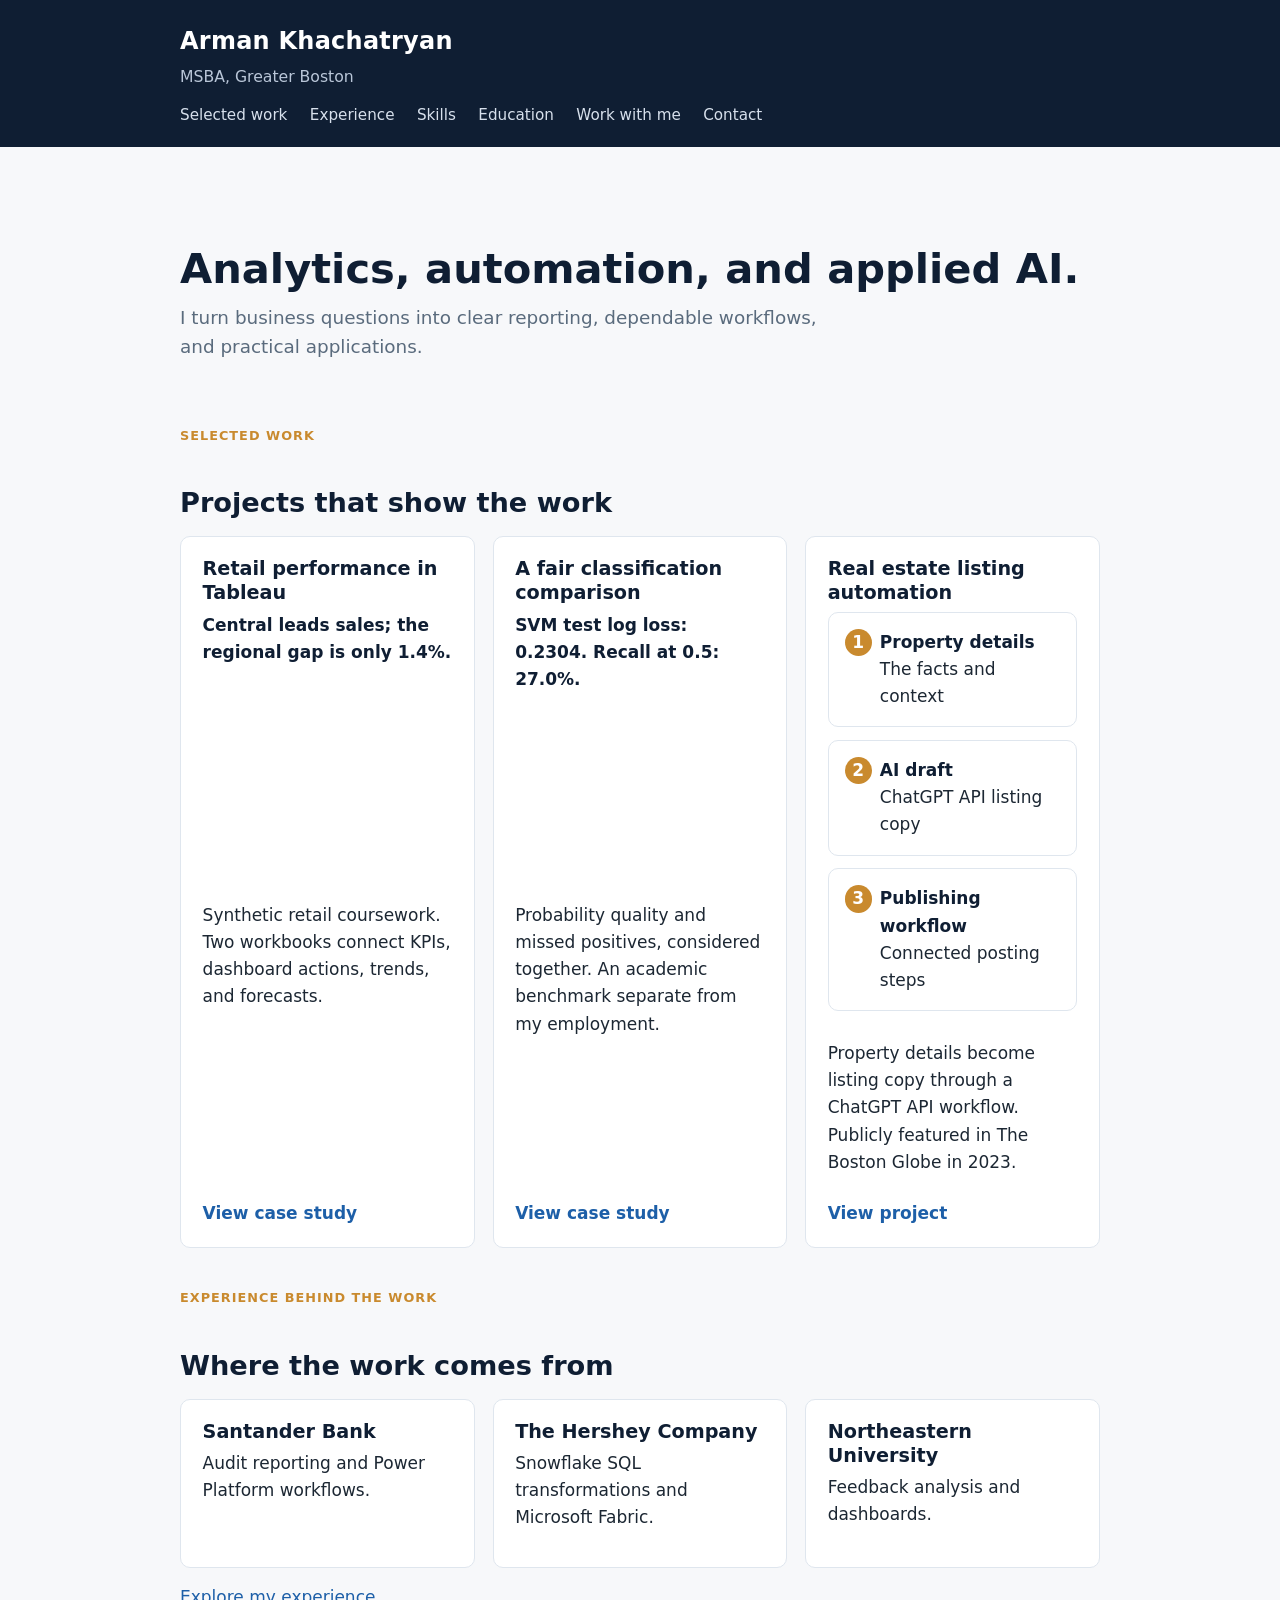
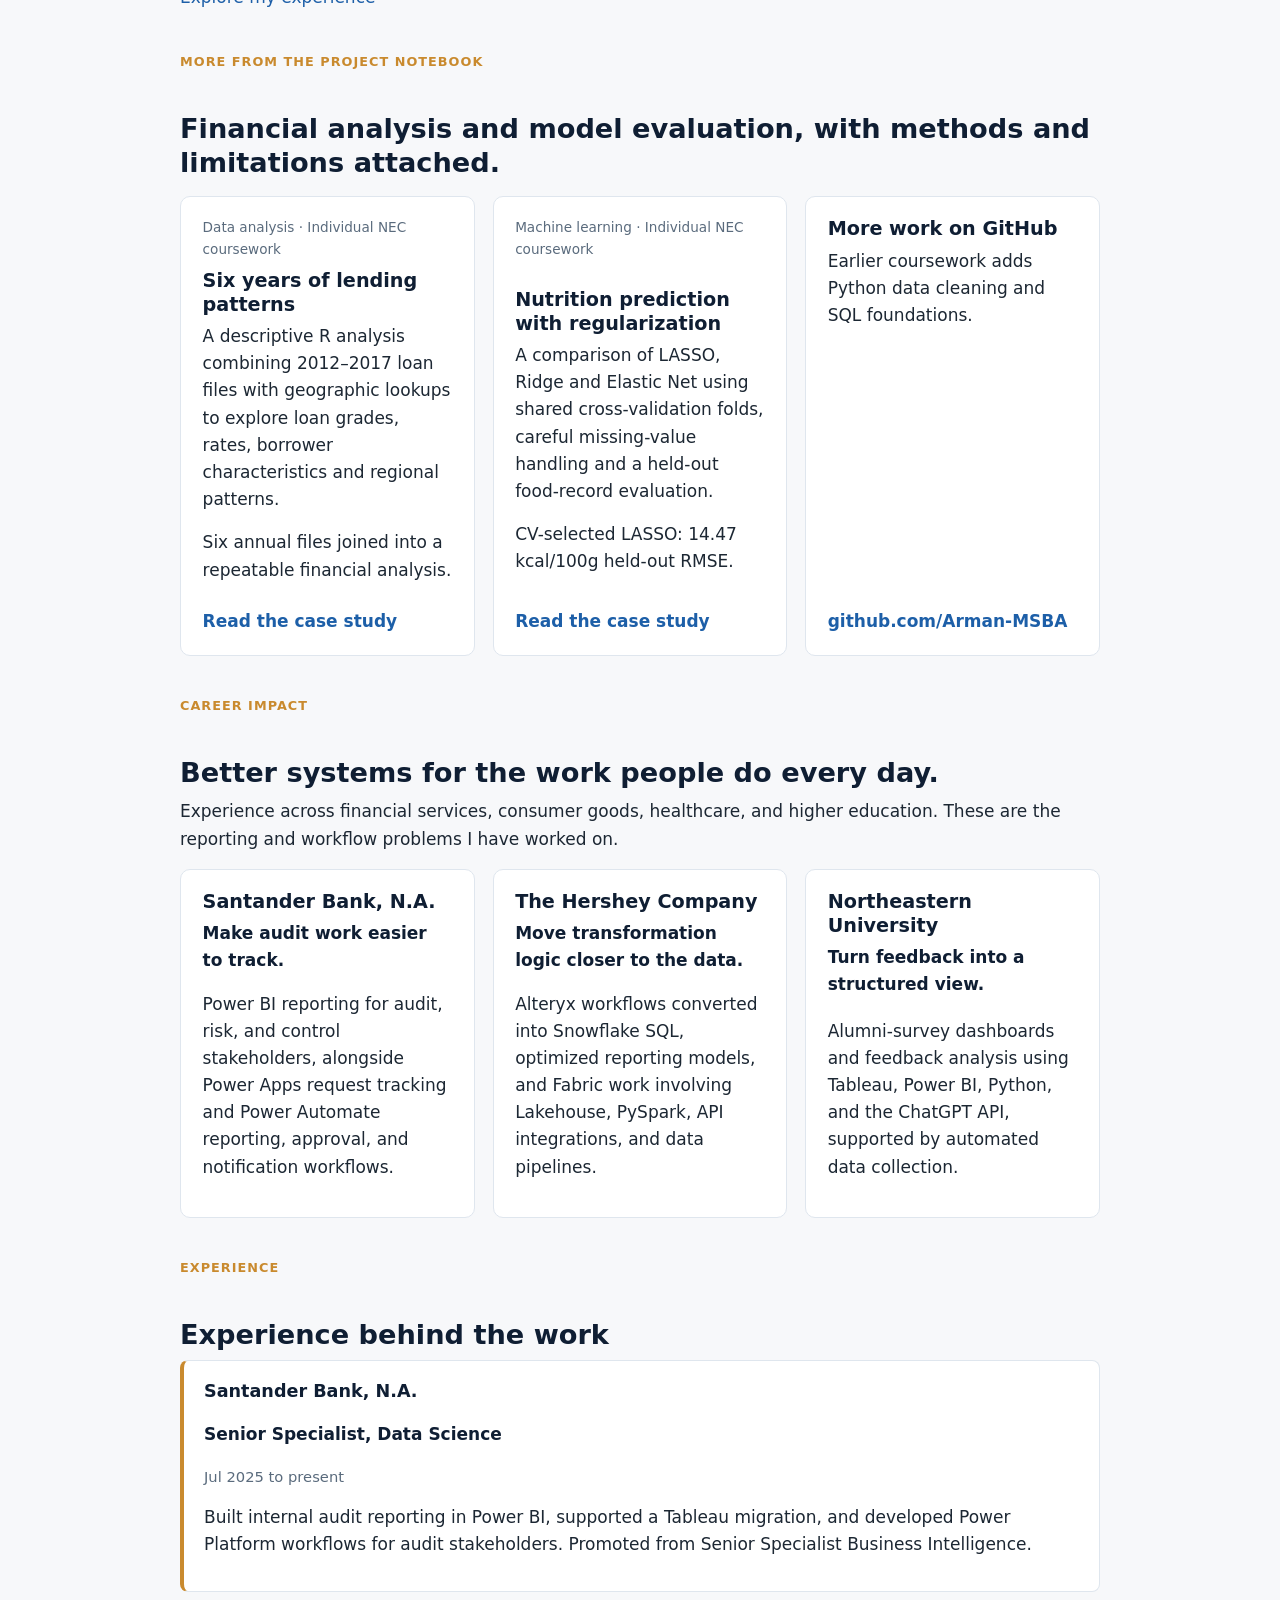
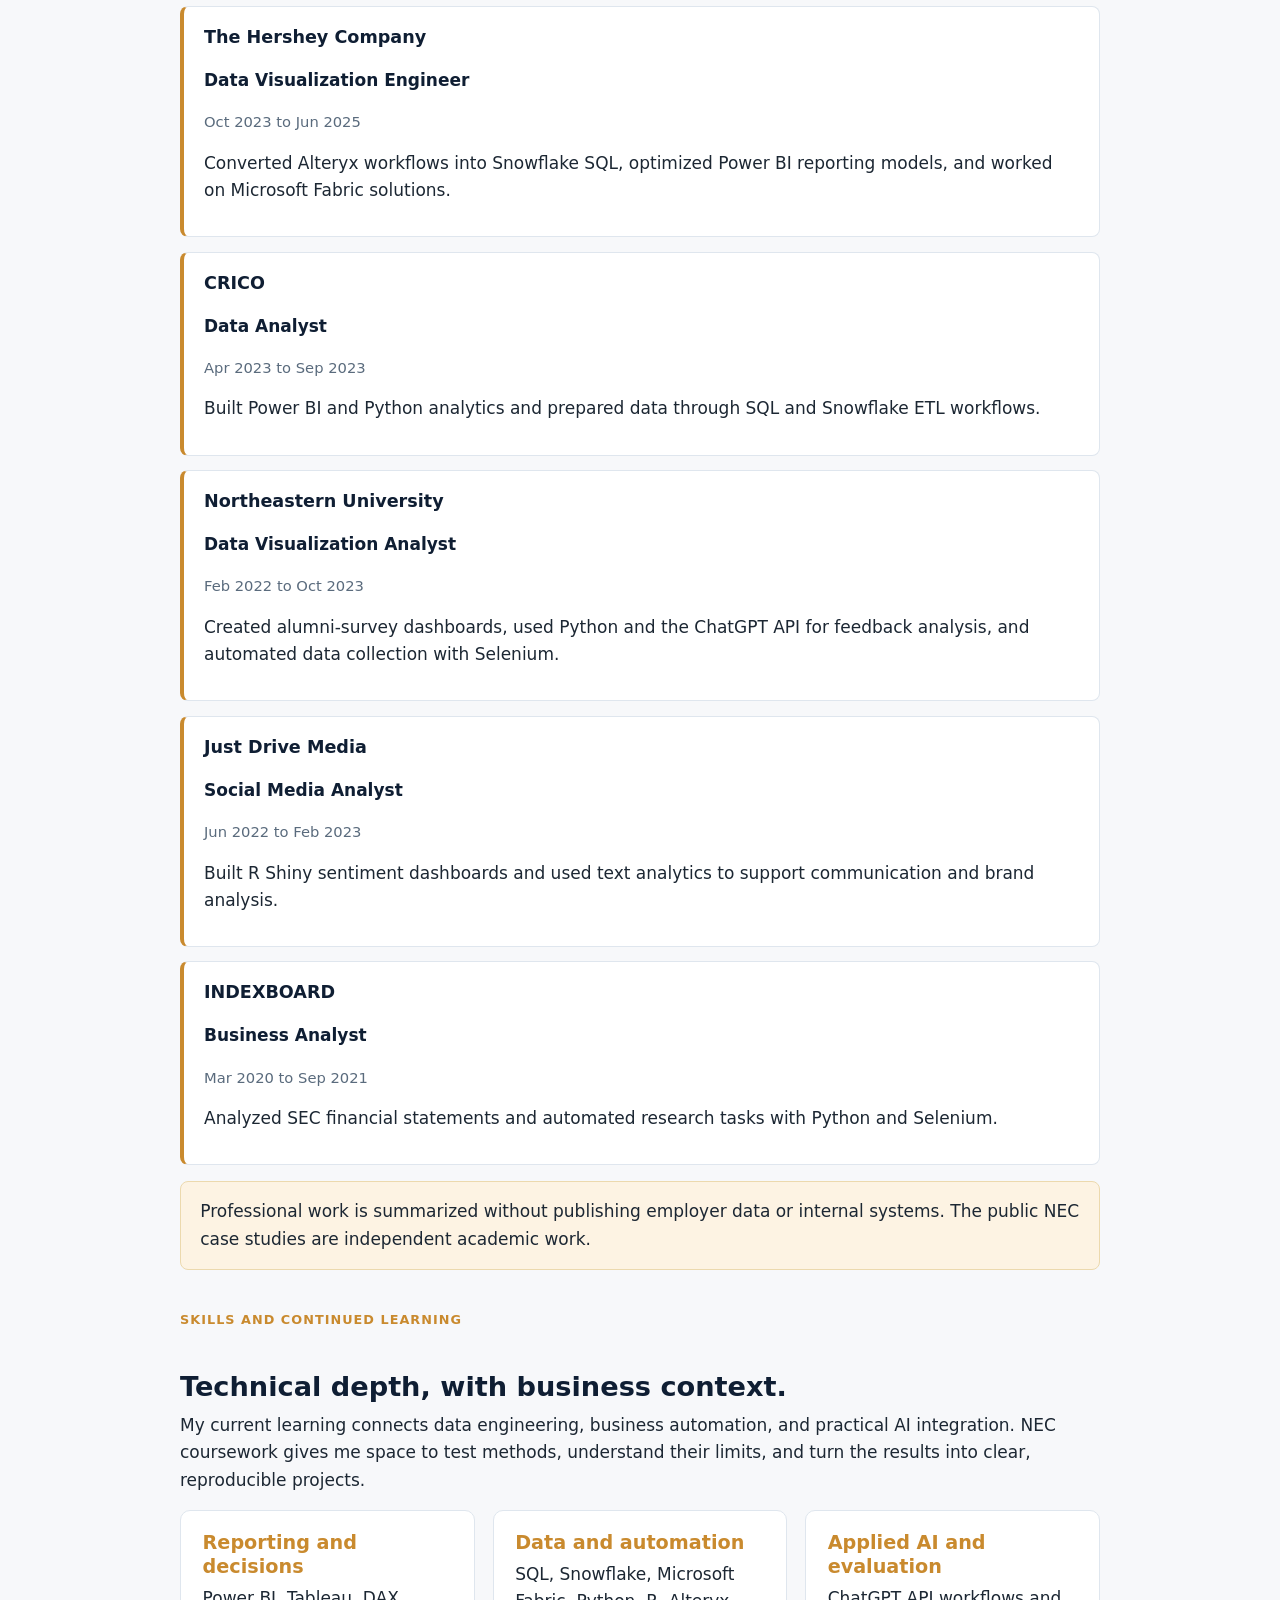
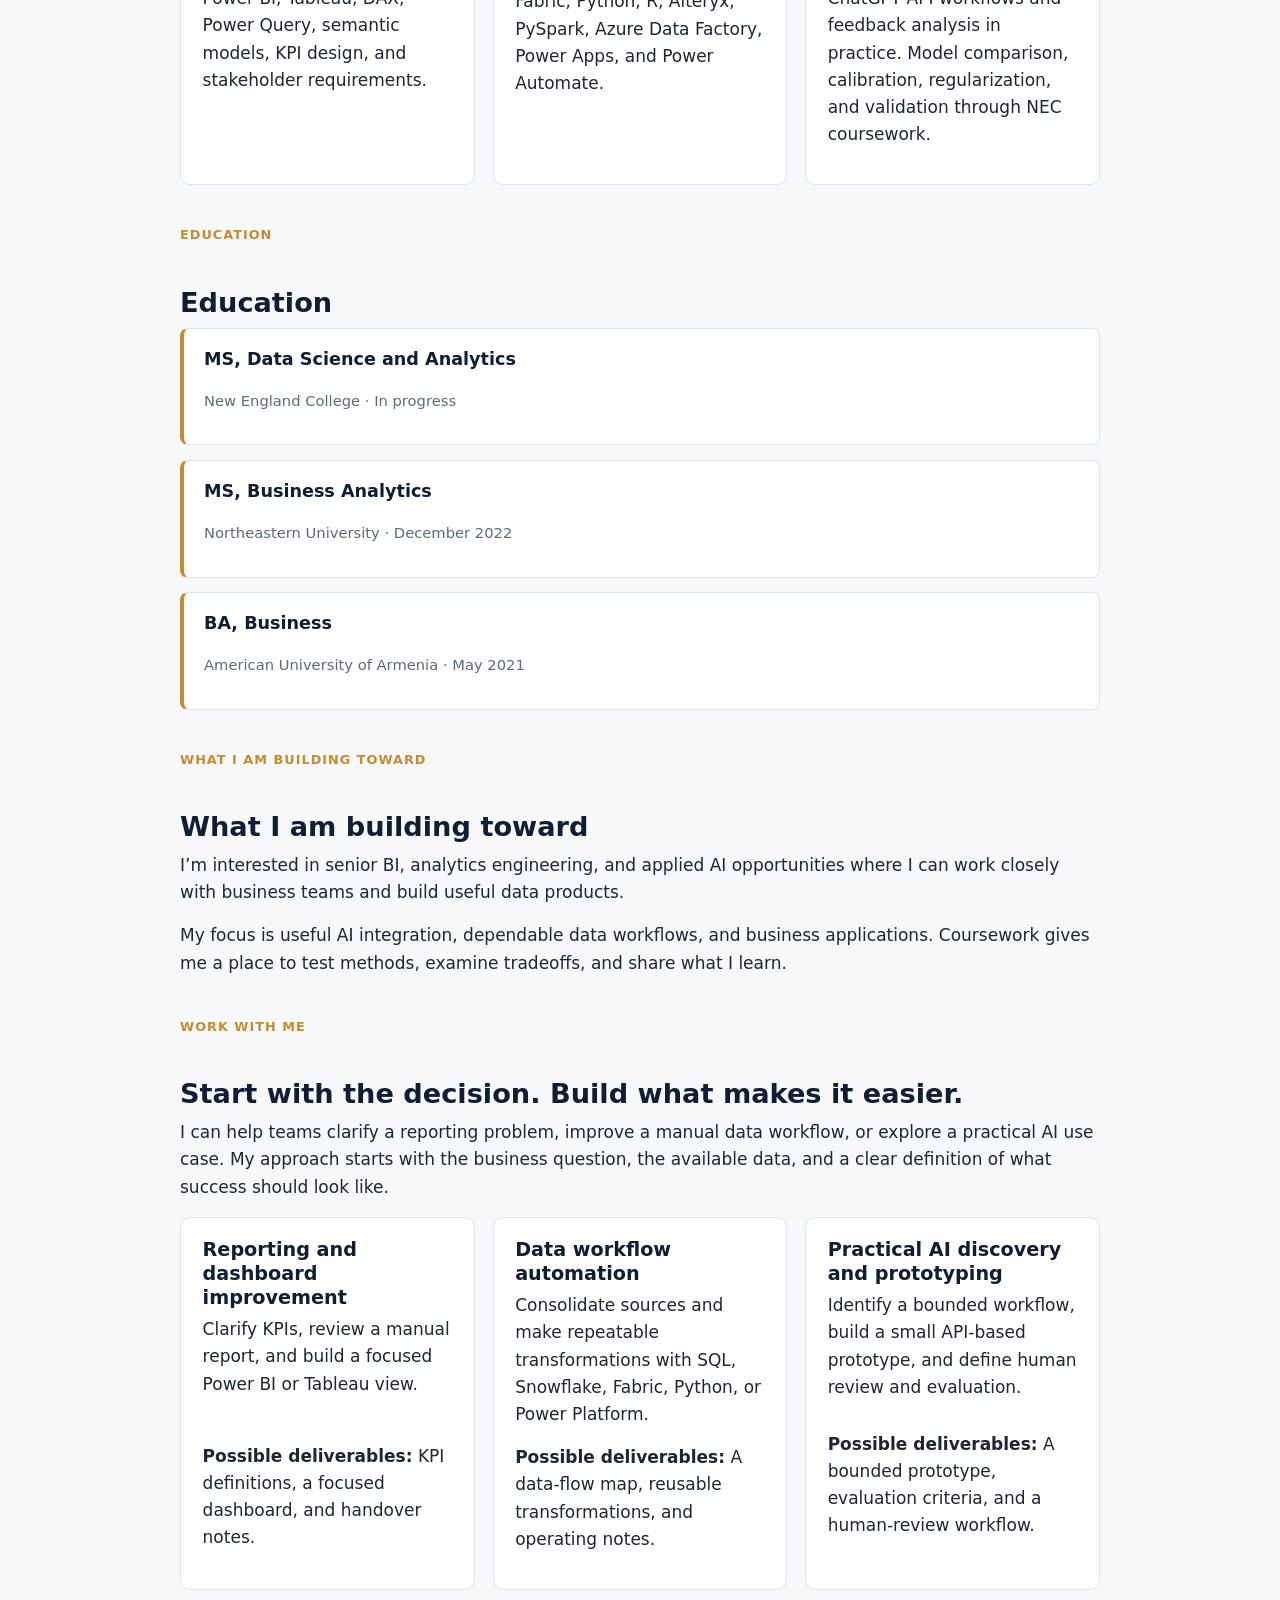
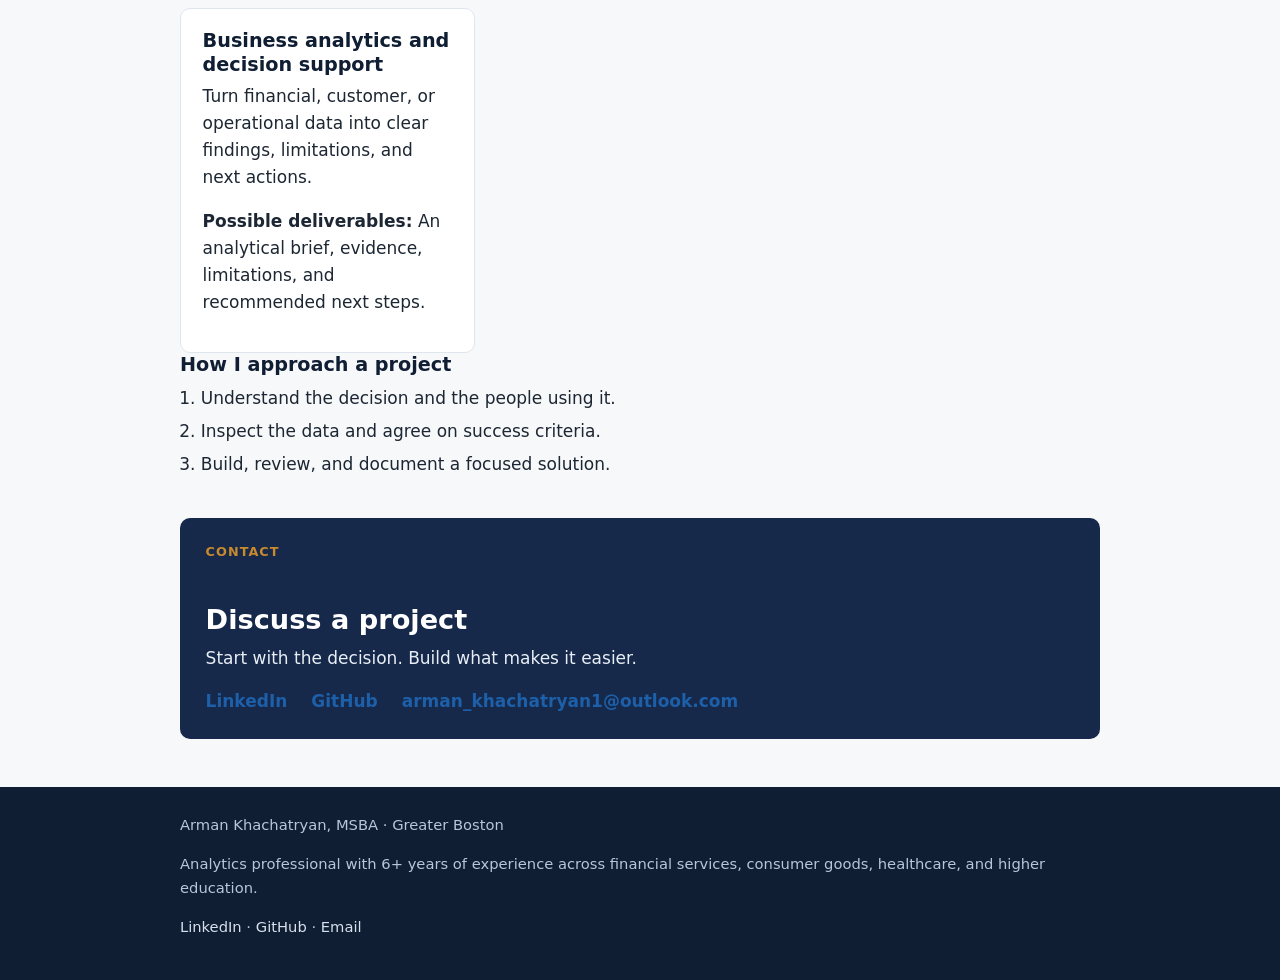
==== index.html @ a82757ec "Portfolio site" ====
<!DOCTYPE html>
<html lang="en">
<head>
<meta charset="utf-8">
<meta name="viewport" content="width=device-width, initial-scale=1">
<title>Arman Khachatryan | Analytics, Business Intelligence &amp; Applied AI</title>
<meta name="description" content="Analytics professional with 6+ years of experience across financial services, consumer goods, healthcare, and higher education.">
<link rel="stylesheet" href="assets/style.css">
</head>
<body>
<header class="site">
  <div class="wrap">
    <a class="name" href="index.html">Arman Khachatryan</a>
    <p class="tagline">MSBA, Greater Boston</p>
    <nav class="main">
      <a href="#work">Selected work</a>
      <a href="#experience">Experience</a>
      <a href="#skills">Skills</a>
      <a href="#education">Education</a>
      <a href="#services">Work with me</a>
      <a href="#contact">Contact</a>
    </nav>
  </div>
</header>

<main>
  <section class="hero">
    <h1>Analytics, automation, and applied AI.</h1>
    <p class="lede">I turn business questions into clear reporting, dependable workflows, and practical applications.</p>
  </section>

  <section id="work">
    <p class="eyebrow">Selected work</p>
    <h2>Projects that show the work</h2>
    <div class="cards">
      <article class="card">
        <h3><a href="projects/retail-tableau/index.html">Retail performance in Tableau</a></h3>
        <p class="stat">Central leads sales; the regional gap is only 1.4%.</p>
        <p>Synthetic retail coursework. Two workbooks connect KPIs, dashboard actions, trends, and forecasts.</p>
        <a class="more" href="projects/retail-tableau/index.html">View case study</a>
      </article>
      <article class="card">
        <h3><a href="projects/santander-classification/index.html">A fair classification comparison</a></h3>
        <p class="stat">SVM test log loss: 0.2304. Recall at 0.5: 27.0%.</p>
        <p>Probability quality and missed positives, considered together. An academic benchmark separate from my employment.</p>
        <a class="more" href="projects/santander-classification/index.html">View case study</a>
      </article>
      <article class="card">
        <h3><a href="projects/real-estate-ai/index.html">Real estate listing automation</a></h3>
        <ol class="steps">
          <li><strong>Property details</strong><br>The facts and context</li>
          <li><strong>AI draft</strong><br>ChatGPT API listing copy</li>
          <li><strong>Publishing workflow</strong><br>Connected posting steps</li>
        </ol>
        <p>Property details become listing copy through a ChatGPT API workflow. Publicly featured in The Boston Globe in 2023.</p>
        <a class="more" href="projects/real-estate-ai/index.html">View project</a>
      </article>
    </div>
  </section>

  <section>
    <p class="eyebrow">Experience behind the work</p>
    <h2>Where the work comes from</h2>
    <div class="cards">
      <article class="card">
        <h3>Santander Bank</h3>
        <p>Audit reporting and Power Platform workflows.</p>
      </article>
      <article class="card">
        <h3>The Hershey Company</h3>
        <p>Snowflake SQL transformations and Microsoft Fabric.</p>
      </article>
      <article class="card">
        <h3>Northeastern University</h3>
        <p>Feedback analysis and dashboards.</p>
      </article>
    </div>
    <p style="margin-top: 1rem;"><a href="#experience">Explore my experience</a></p>
  </section>

  <section>
    <p class="eyebrow">More from the project notebook</p>
    <h2>Financial analysis and model evaluation, with methods and limitations attached.</h2>
    <div class="cards">
      <article class="card">
        <p class="meta">Data analysis &middot; Individual NEC coursework</p>
        <h3><a href="projects/lendingclub-analysis/index.html">Six years of lending patterns</a></h3>
        <p>A descriptive R analysis combining 2012&ndash;2017 loan files with geographic lookups to explore loan grades, rates, borrower characteristics and regional patterns.</p>
        <p>Six annual files joined into a repeatable financial analysis.</p>
        <a class="more" href="projects/lendingclub-analysis/index.html">Read the case study</a>
      </article>
      <article class="card">
        <p class="meta">Machine learning &middot; Individual NEC coursework</p>
        <h3><a href="projects/nutrition-regularization/index.html">Nutrition prediction with regularization</a></h3>
        <p>A comparison of LASSO, Ridge and Elastic Net using shared cross-validation folds, careful missing-value handling and a held-out food-record evaluation.</p>
        <p>CV-selected LASSO: 14.47 kcal/100g held-out RMSE.</p>
        <a class="more" href="projects/nutrition-regularization/index.html">Read the case study</a>
      </article>
      <article class="card">
        <h3><a href="https://github.com/Arman-MSBA">More work on GitHub</a></h3>
        <p>Earlier coursework adds Python data cleaning and SQL foundations.</p>
        <a class="more" href="https://github.com/Arman-MSBA">github.com/Arman-MSBA</a>
      </article>
    </div>
  </section>

  <section>
    <p class="eyebrow">Career impact</p>
    <h2>Better systems for the work people do every day.</h2>
    <p>Experience across financial services, consumer goods, healthcare, and higher education. These are the reporting and workflow problems I have worked on.</p>
    <div class="cards">
      <article class="card">
        <h3>Santander Bank, N.A.</h3>
        <p class="stat">Make audit work easier to track.</p>
        <p>Power BI reporting for audit, risk, and control stakeholders, alongside Power Apps request tracking and Power Automate reporting, approval, and notification workflows.</p>
      </article>
      <article class="card">
        <h3>The Hershey Company</h3>
        <p class="stat">Move transformation logic closer to the data.</p>
        <p>Alteryx workflows converted into Snowflake SQL, optimized reporting models, and Fabric work involving Lakehouse, PySpark, API integrations, and data pipelines.</p>
      </article>
      <article class="card">
        <h3>Northeastern University</h3>
        <p class="stat">Turn feedback into a structured view.</p>
        <p>Alumni-survey dashboards and feedback analysis using Tableau, Power BI, Python, and the ChatGPT API, supported by automated data collection.</p>
      </article>
    </div>
  </section>

  <section id="experience">
    <p class="eyebrow">Experience</p>
    <h2>Experience behind the work</h2>
    <ul class="exp-list">
      <li>
        <p class="org">Santander Bank, N.A.</p>
        <p class="role">Senior Specialist, Data Science</p>
        <p class="dates">Jul 2025 to present</p>
        <p>Built internal audit reporting in Power BI, supported a Tableau migration, and developed Power Platform workflows for audit stakeholders. Promoted from Senior Specialist Business Intelligence.</p>
      </li>
      <li>
        <p class="org">The Hershey Company</p>
        <p class="role">Data Visualization Engineer</p>
        <p class="dates">Oct 2023 to Jun 2025</p>
        <p>Converted Alteryx workflows into Snowflake SQL, optimized Power BI reporting models, and worked on Microsoft Fabric solutions.</p>
      </li>
      <li>
        <p class="org">CRICO</p>
        <p class="role">Data Analyst</p>
        <p class="dates">Apr 2023 to Sep 2023</p>
        <p>Built Power BI and Python analytics and prepared data through SQL and Snowflake ETL workflows.</p>
      </li>
      <li>
        <p class="org">Northeastern University</p>
        <p class="role">Data Visualization Analyst</p>
        <p class="dates">Feb 2022 to Oct 2023</p>
        <p>Created alumni-survey dashboards, used Python and the ChatGPT API for feedback analysis, and automated data collection with Selenium.</p>
      </li>
      <li>
        <p class="org">Just Drive Media</p>
        <p class="role">Social Media Analyst</p>
        <p class="dates">Jun 2022 to Feb 2023</p>
        <p>Built R Shiny sentiment dashboards and used text analytics to support communication and brand analysis.</p>
      </li>
      <li>
        <p class="org">INDEXBOARD</p>
        <p class="role">Business Analyst</p>
        <p class="dates">Mar 2020 to Sep 2021</p>
        <p>Analyzed SEC financial statements and automated research tasks with Python and Selenium.</p>
      </li>
    </ul>
    <p class="note">Professional work is summarized without publishing employer data or internal systems. The public NEC case studies are independent academic work.</p>
  </section>

  <section id="skills">
    <p class="eyebrow">Skills and continued learning</p>
    <h2>Technical depth, with business context.</h2>
    <p>My current learning connects data engineering, business automation, and practical AI integration. NEC coursework gives me space to test methods, understand their limits, and turn the results into clear, reproducible projects.</p>
    <div class="skill-grid">
      <article class="card">
        <h3>Reporting and decisions</h3>
        <p>Power BI, Tableau, DAX, Power Query, semantic models, KPI design, and stakeholder requirements.</p>
      </article>
      <article class="card">
        <h3>Data and automation</h3>
        <p>SQL, Snowflake, Microsoft Fabric, Python, R, Alteryx, PySpark, Azure Data Factory, Power Apps, and Power Automate.</p>
      </article>
      <article class="card">
        <h3>Applied AI and evaluation</h3>
        <p>ChatGPT API workflows and feedback analysis in practice. Model comparison, calibration, regularization, and validation through NEC coursework.</p>
      </article>
    </div>
  </section>

  <section id="education">
    <p class="eyebrow">Education</p>
    <h2>Education</h2>
    <ul class="exp-list">
      <li>
        <p class="org">MS, Data Science and Analytics</p>
        <p class="dates">New England College &middot; In progress</p>
      </li>
      <li>
        <p class="org">MS, Business Analytics</p>
        <p class="dates">Northeastern University &middot; December 2022</p>
      </li>
      <li>
        <p class="org">BA, Business</p>
        <p class="dates">American University of Armenia &middot; May 2021</p>
      </li>
    </ul>
  </section>

  <section>
    <p class="eyebrow">What I am building toward</p>
    <h2>What I am building toward</h2>
    <p>I&rsquo;m interested in senior BI, analytics engineering, and applied AI opportunities where I can work closely with business teams and build useful data products.</p>
    <p>My focus is useful AI integration, dependable data workflows, and business applications. Coursework gives me a place to test methods, examine tradeoffs, and share what I learn.</p>
  </section>

  <section id="services">
    <p class="eyebrow">Work with me</p>
    <h2>Start with the decision. Build what makes it easier.</h2>
    <p>I can help teams clarify a reporting problem, improve a manual data workflow, or explore a practical AI use case. My approach starts with the business question, the available data, and a clear definition of what success should look like.</p>
    <div class="cards">
      <article class="card">
        <h3>Reporting and dashboard improvement</h3>
        <p>Clarify KPIs, review a manual report, and build a focused Power BI or Tableau view.</p>
        <p><strong>Possible deliverables:</strong> KPI definitions, a focused dashboard, and handover notes.</p>
      </article>
      <article class="card">
        <h3>Data workflow automation</h3>
        <p>Consolidate sources and make repeatable transformations with SQL, Snowflake, Fabric, Python, or Power Platform.</p>
        <p><strong>Possible deliverables:</strong> A data-flow map, reusable transformations, and operating notes.</p>
      </article>
      <article class="card">
        <h3>Practical AI discovery and prototyping</h3>
        <p>Identify a bounded workflow, build a small API-based prototype, and define human review and evaluation.</p>
        <p><strong>Possible deliverables:</strong> A bounded prototype, evaluation criteria, and a human-review workflow.</p>
      </article>
      <article class="card">
        <h3>Business analytics and decision support</h3>
        <p>Turn financial, customer, or operational data into clear findings, limitations, and next actions.</p>
        <p><strong>Possible deliverables:</strong> An analytical brief, evidence, limitations, and recommended next steps.</p>
      </article>
    </div>
    <h3>How I approach a project</h3>
    <ol>
      <li>Understand the decision and the people using it.</li>
      <li>Inspect the data and agree on success criteria.</li>
      <li>Build, review, and document a focused solution.</li>
    </ol>
  </section>

  <section id="contact">
    <div class="callout">
      <p class="eyebrow">Contact</p>
      <h2>Discuss a project</h2>
      <p>Start with the decision. Build what makes it easier.</p>
      <div class="contact-links">
        <a href="https://www.linkedin.com/in/arman-khachatryan-2022">LinkedIn</a>
        <a href="https://github.com/Arman-MSBA">GitHub</a>
        <a href="mailto:arman_khachatryan1@outlook.com">arman_khachatryan1@outlook.com</a>
      </div>
    </div>
  </section>
</main>

<footer class="site">
  <div class="wrap">
    <p>Arman Khachatryan, MSBA &middot; Greater Boston</p>
    <p>Analytics professional with 6+ years of experience across financial services, consumer goods, healthcare, and higher education.</p>
    <p><a href="https://www.linkedin.com/in/arman-khachatryan-2022">LinkedIn</a> &middot; <a href="https://github.com/Arman-MSBA">GitHub</a> &middot; <a href="mailto:arman_khachatryan1@outlook.com">Email</a></p>
  </div>
</footer>
</body>
</html>
---- assets/style.css ----
:root {
  --navy: #0f1e33;
  --navy-2: #16294a;
  --ink: #1c2733;
  --muted: #5a6b7d;
  --line: #dfe6ee;
  --bg: #f7f8fa;
  --card: #ffffff;
  --accent: #c98a2e;
  --accent-soft: #fdf3e3;
  --link: #1d5fa8;
}

* { box-sizing: border-box; }

body {
  margin: 0;
  font-family: "Segoe UI", system-ui, -apple-system, Helvetica, Arial, sans-serif;
  color: var(--ink);
  background: var(--bg);
  line-height: 1.6;
  font-size: 17px;
}

a { color: var(--link); text-decoration: none; }
a:hover { text-decoration: underline; }

h1, h2, h3 { color: var(--navy); line-height: 1.25; margin: 0 0 0.5rem; }
h1 { font-size: 2.4rem; }
h2 { font-size: 1.7rem; margin-top: 2.5rem; }
h3 { font-size: 1.2rem; }

p { margin: 0 0 1rem; }
ul, ol { margin: 0 0 1rem; padding-left: 1.3rem; }
li { margin-bottom: 0.35rem; }

header.site {
  background: var(--navy);
  color: #fff;
  padding: 1.4rem 0 1.2rem;
}
header.site .wrap { max-width: 960px; margin: 0 auto; padding: 0 1.25rem; }
header.site a.name {
  color: #fff;
  font-size: 1.5rem;
  font-weight: 700;
  letter-spacing: 0.01em;
}
header.site a.name:hover { text-decoration: none; }
header.site .tagline { color: #b9c6d8; margin: 0.2rem 0 0.9rem; font-size: 0.98rem; }
nav.main { display: flex; flex-wrap: wrap; gap: 0.4rem 1.4rem; font-size: 0.95rem; }
nav.main a { color: #d7e0ec; }
nav.main a:hover { color: #fff; }

main { max-width: 960px; margin: 0 auto; padding: 2rem 1.25rem 3rem; }

.hero { padding: 1.5rem 0 0.5rem; }
.hero h1 { font-size: 2.6rem; }
.lede { font-size: 1.15rem; color: var(--muted); max-width: 640px; }

section { margin-top: 2.5rem; }
.eyebrow {
  text-transform: uppercase;
  letter-spacing: 0.08em;
  font-size: 0.8rem;
  font-weight: 700;
  color: var(--accent);
  margin-bottom: 0.3rem;
}

.cards {
  display: grid;
  grid-template-columns: repeat(auto-fit, minmax(260px, 1fr));
  gap: 1.1rem;
  margin-top: 1rem;
}
.card {
  background: var(--card);
  border: 1px solid var(--line);
  border-radius: 10px;
  padding: 1.25rem 1.35rem;
  display: flex;
  flex-direction: column;
}
.card h3 { margin-bottom: 0.4rem; }
.card h3 a { color: var(--navy); }
.card .meta { font-size: 0.85rem; color: var(--muted); margin-bottom: 0.5rem; }
.card p { flex: 1; }
.card .stat { font-weight: 700; color: var(--navy); }
.card .more { font-weight: 600; margin-top: 0.5rem; }

.steps { counter-reset: step; list-style: none; padding: 0; }
.steps li {
  counter-increment: step;
  background: var(--card);
  border: 1px solid var(--line);
  border-radius: 10px;
  padding: 1rem 1.2rem 1rem 3.2rem;
  position: relative;
  margin-bottom: 0.8rem;
}
.steps li::before {
  content: counter(step);
  position: absolute;
  left: 1rem;
  top: 1rem;
  width: 1.7rem;
  height: 1.7rem;
  border-radius: 50%;
  background: var(--accent);
  color: #fff;
  font-weight: 700;
  text-align: center;
  line-height: 1.7rem;
}
.steps li strong { color: var(--navy); }

.exp-list { list-style: none; padding: 0; }
.exp-list li {
  background: var(--card);
  border: 1px solid var(--line);
  border-left: 4px solid var(--accent);
  border-radius: 8px;
  padding: 1rem 1.25rem;
  margin-bottom: 0.9rem;
}
.exp-list .role { font-weight: 700; color: var(--navy); }
.exp-list .org { font-weight: 700; color: var(--navy); font-size: 1.1rem; }
.exp-list .dates { color: var(--muted); font-size: 0.92rem; }

.note {
  background: var(--accent-soft);
  border: 1px solid #ecd9ae;
  border-radius: 8px;
  padding: 1rem 1.2rem;
}
.callout {
  background: var(--navy-2);
  color: #e8eef6;
  border-radius: 10px;
  padding: 1.5rem 1.6rem;
}
.callout h2, .callout h3 { color: #fff; }
.callout p:last-child { margin-bottom: 0; }

.skill-grid {
  display: grid;
  grid-template-columns: repeat(auto-fit, minmax(250px, 1fr));
  gap: 1.1rem;
  margin-top: 1rem;
}
.skill-grid .card h3 { color: var(--accent); }

table {
  width: 100%;
  border-collapse: collapse;
  margin: 1rem 0;
  background: var(--card);
  font-size: 0.95rem;
}
th, td { padding: 0.65rem 0.8rem; border: 1px solid var(--line); text-align: left; }
th { background: var(--navy); color: #fff; }
td.num, th.num { text-align: right; font-variant-numeric: tabular-nums; }
tr.best td { background: var(--accent-soft); font-weight: 600; }

figure { margin: 1.2rem 0; }
figure img {
  width: 100%;
  height: auto;
  border: 1px solid var(--line);
  border-radius: 10px;
  display: block;
}
figcaption { color: var(--muted); font-size: 0.9rem; margin-top: 0.5rem; }

.btn {
  display: inline-block;
  background: var(--accent);
  color: #fff;
  font-weight: 700;
  padding: 0.6rem 1.2rem;
  border-radius: 8px;
  margin: 0.3rem 0.6rem 0.3rem 0;
}
.btn:hover { text-decoration: none; background: #b57c24; }
.btn.ghost { background: transparent; color: var(--link); border: 1px solid var(--link); }

.downloads { list-style: none; padding: 0; }
.downloads li {
  background: var(--card);
  border: 1px solid var(--line);
  border-radius: 10px;
  padding: 1rem 1.25rem;
  margin-bottom: 0.9rem;
}

.back { display: inline-block; margin-bottom: 1rem; font-weight: 600; }
.contact-links { display: flex; flex-wrap: wrap; gap: 0.5rem 1.5rem; font-weight: 600; }

footer.site {
  background: var(--navy);
  color: #b9c6d8;
  padding: 1.6rem 0;
  font-size: 0.92rem;
}
footer.site .wrap { max-width: 960px; margin: 0 auto; padding: 0 1.25rem; }
footer.site a { color: #d7e0ec; }

@media (max-width: 600px) {
  h1, .hero h1 { font-size: 1.9rem; }
  body { font-size: 16px; }
  table { font-size: 0.85rem; }
  th, td { padding: 0.5rem; }
}
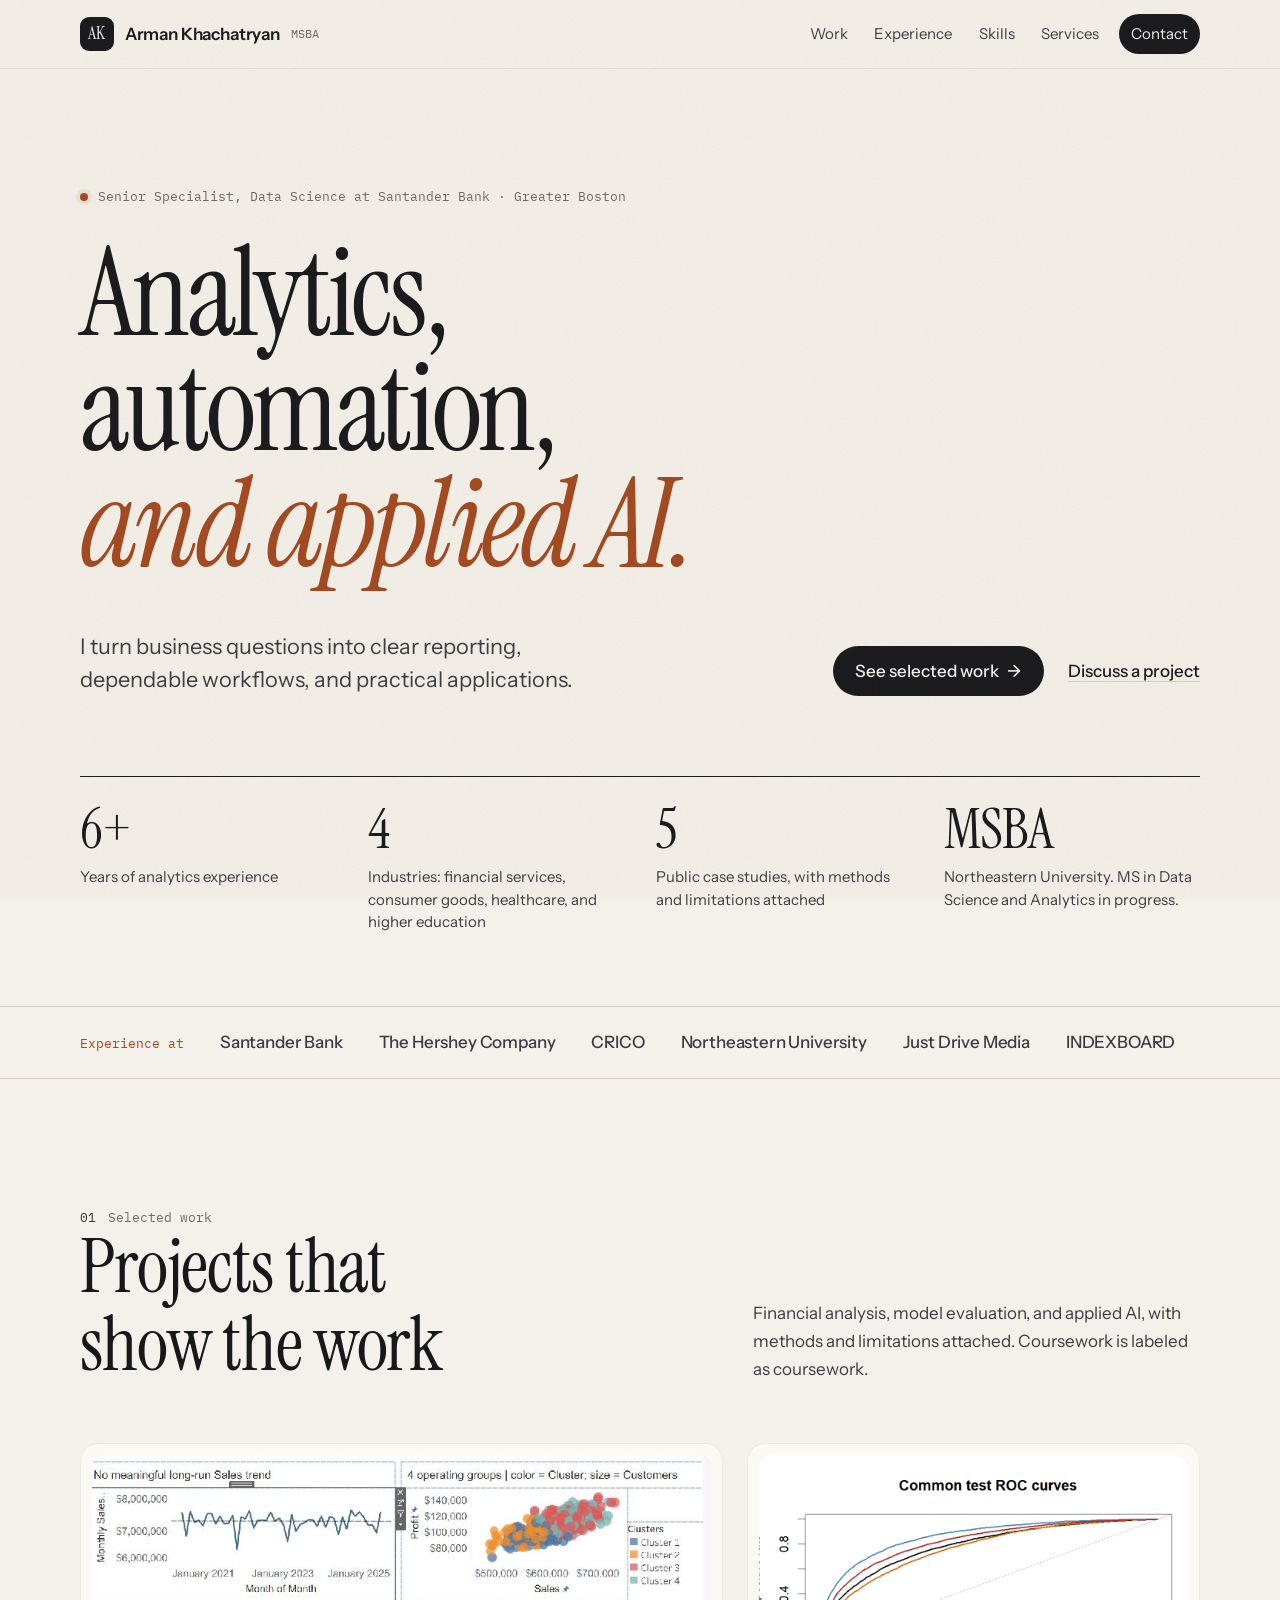
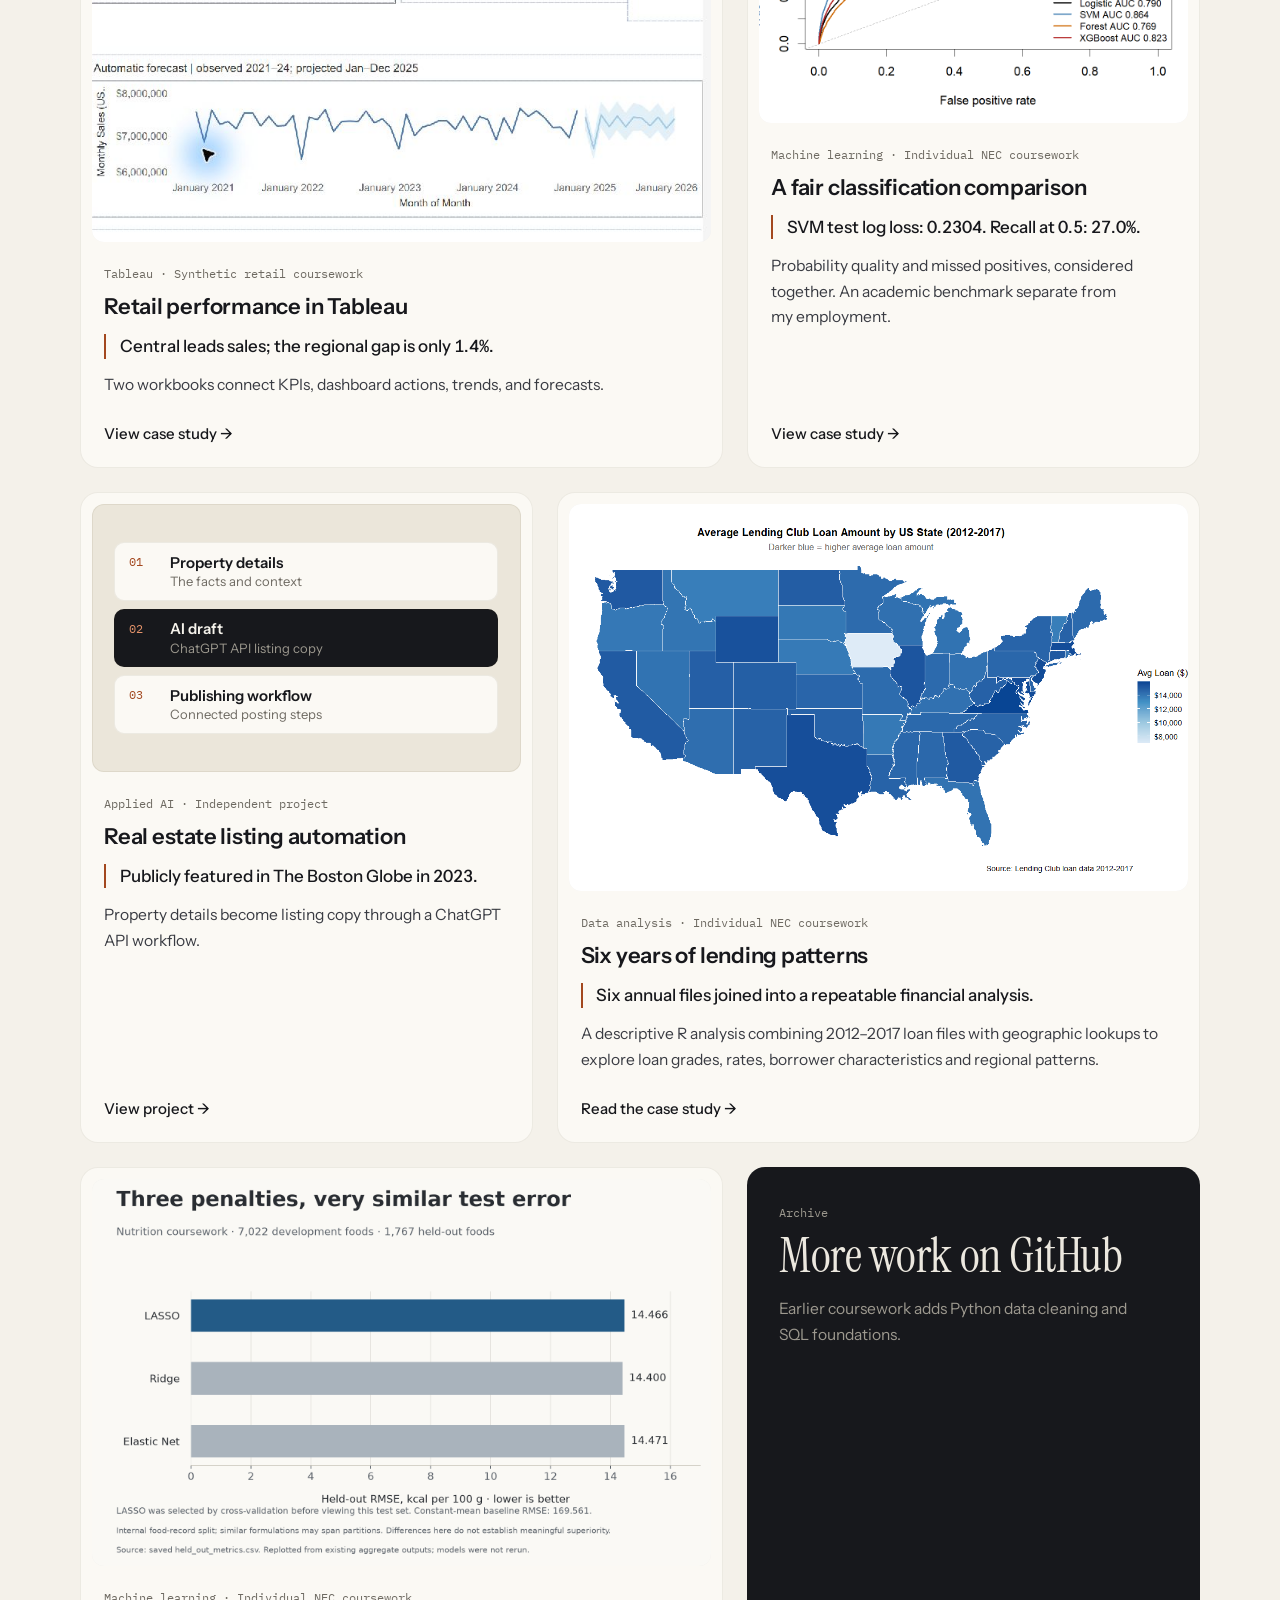
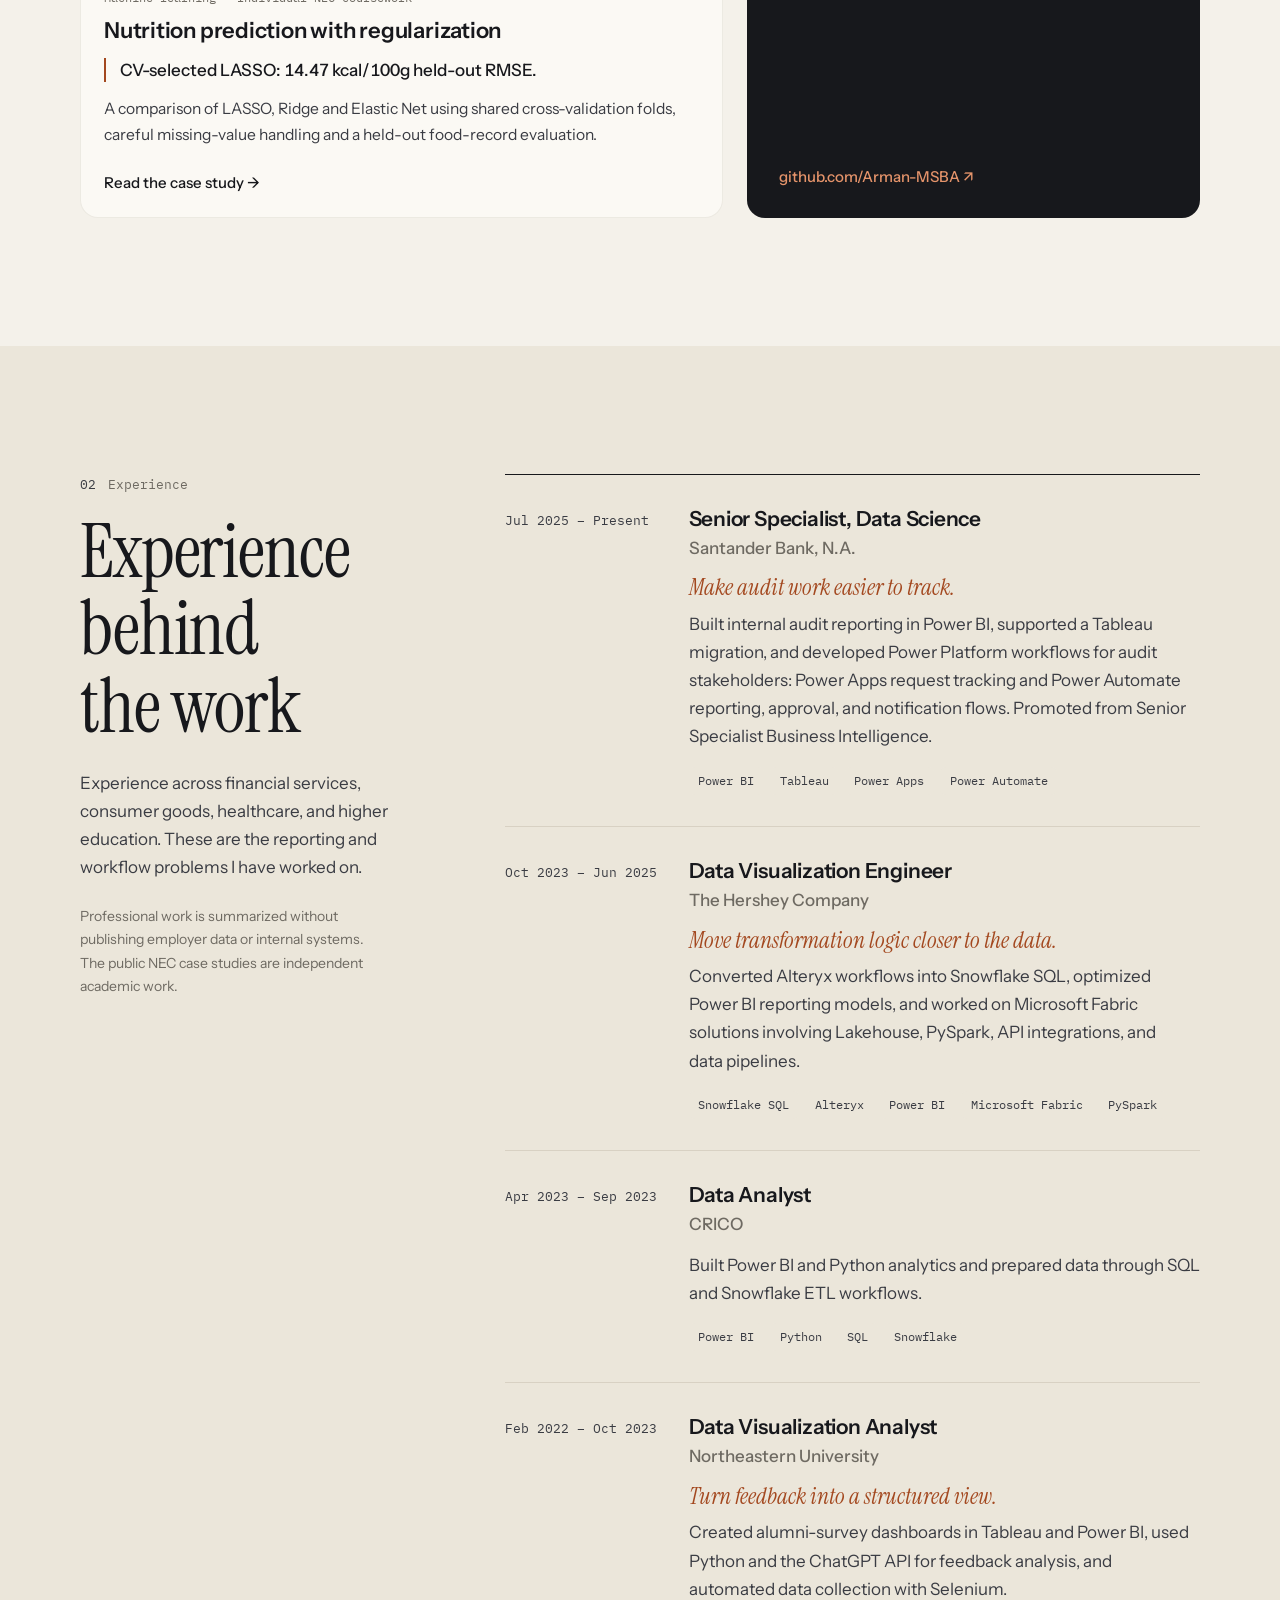
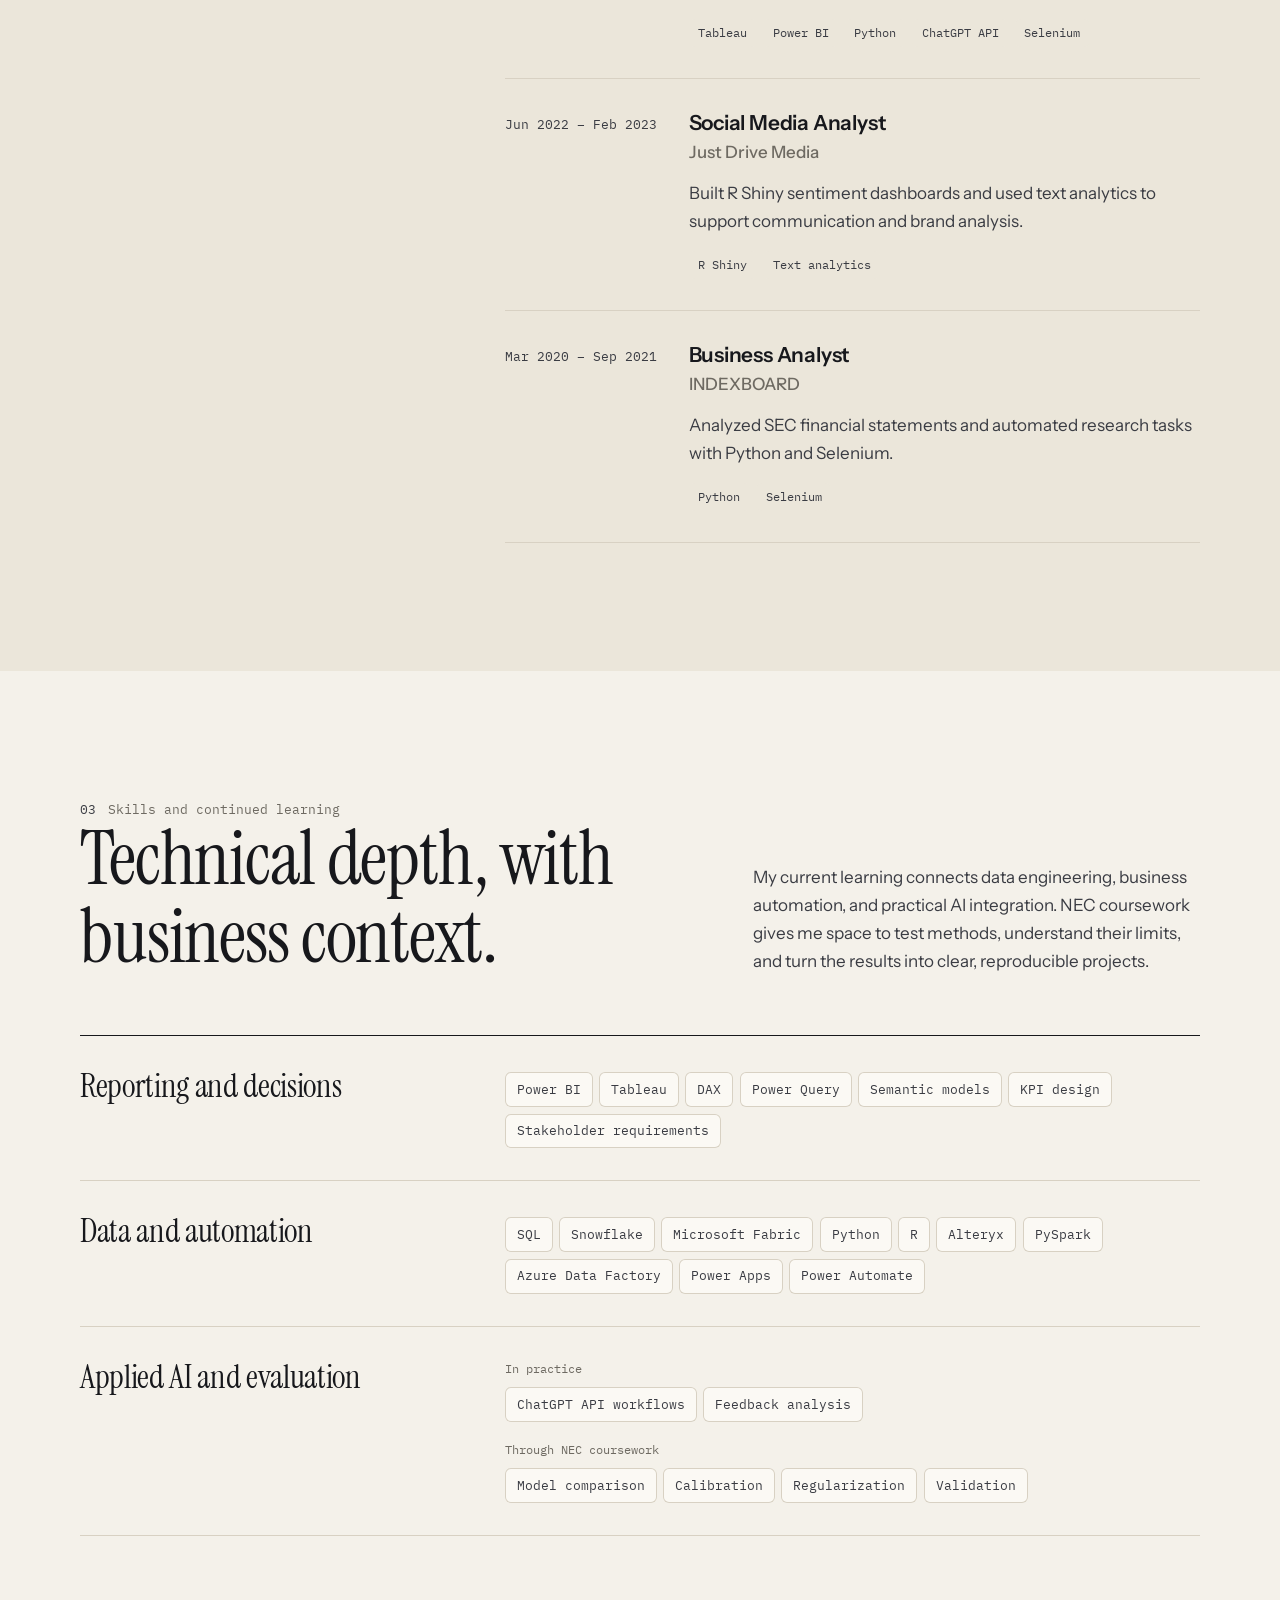
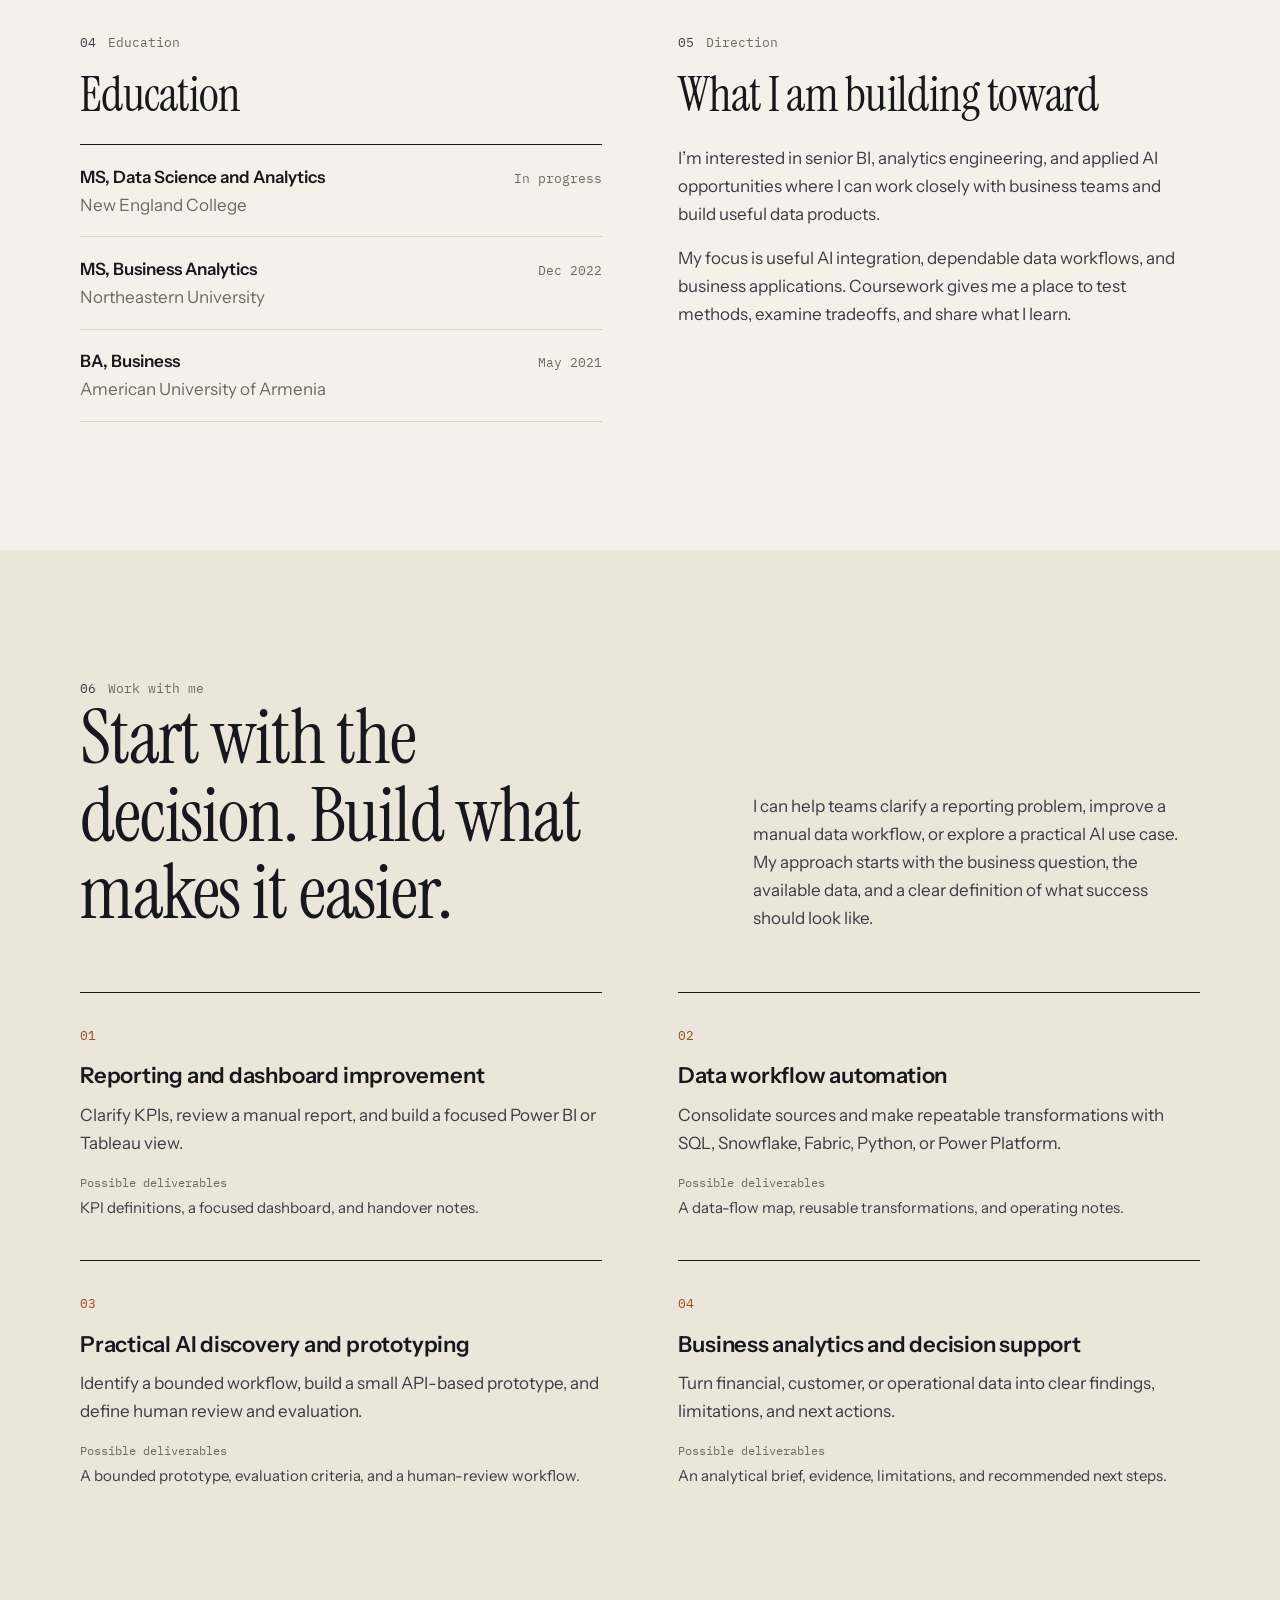
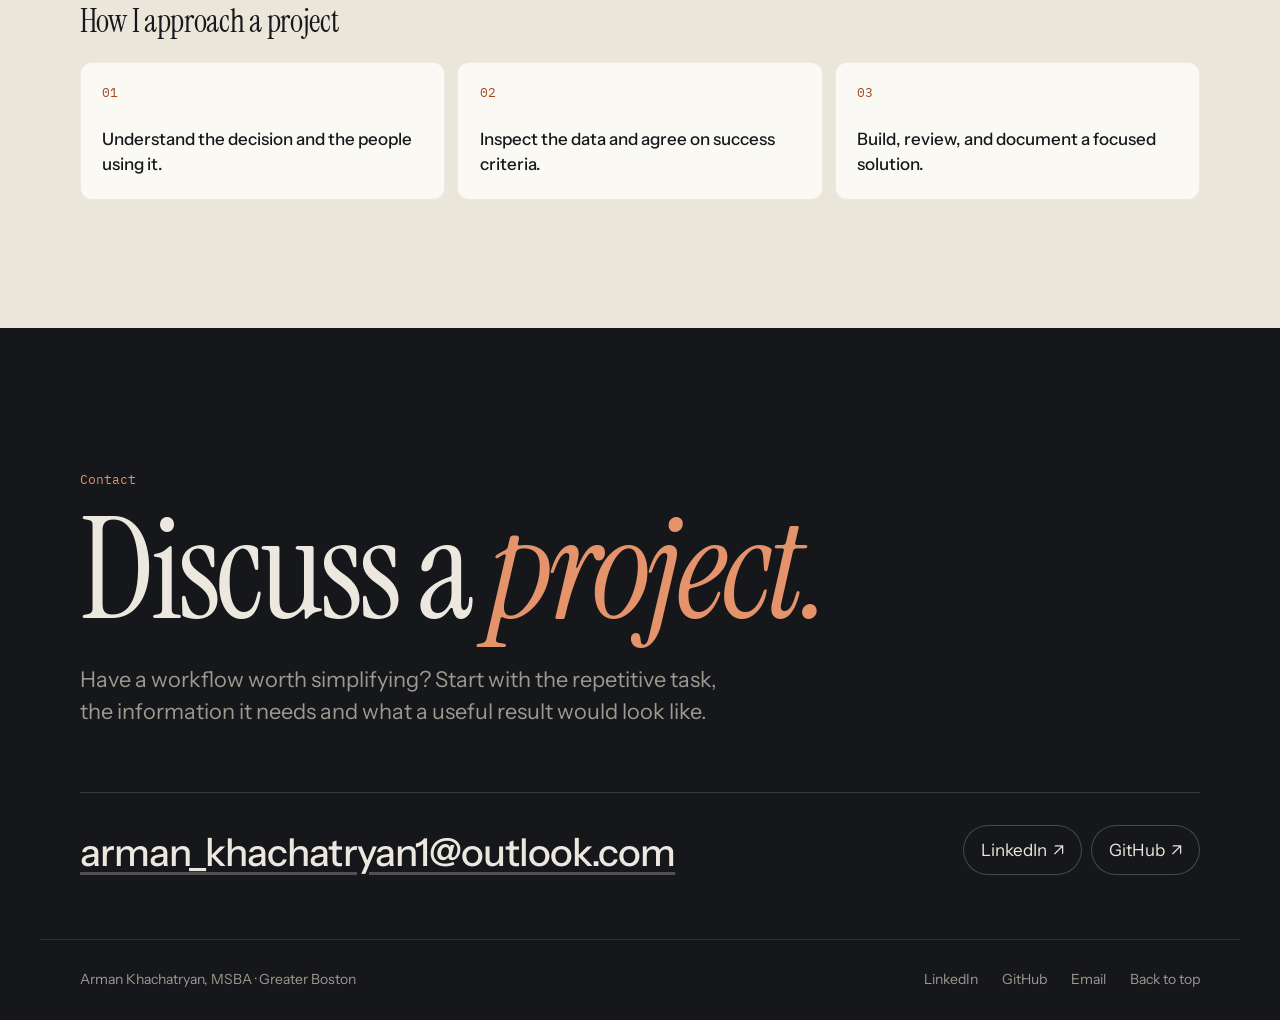
==== commit aeff3ddf: "Redesign portfolio site New visual system (Instrument Serif, Instrument Sans, IBM Plex Mono, warm pa" ====
--- a/index.html
+++ b/index.html
@@ -5,261 +5,331 @@
 <meta name="viewport" content="width=device-width, initial-scale=1">
 <title>Arman Khachatryan | Analytics, Business Intelligence &amp; Applied AI</title>
 <meta name="description" content="Analytics professional with 6+ years of experience across financial services, consumer goods, healthcare, and higher education.">
+<meta name="theme-color" content="#f4f1ea">
+<meta property="og:type" content="website">
+<meta property="og:url" content="https://arman-msba.github.io/">
+<meta property="og:title" content="Arman Khachatryan | Analytics, Business Intelligence &amp; Applied AI">
+<meta property="og:description" content="I turn business questions into clear reporting, dependable workflows, and practical applications.">
+<link rel="canonical" href="https://arman-msba.github.io/">
+<link rel="icon" href="assets/favicon.svg" type="image/svg+xml">
+<link rel="preconnect" href="https://fonts.googleapis.com">
+<link rel="preconnect" href="https://fonts.gstatic.com" crossorigin>
+<link rel="stylesheet" href="https://fonts.googleapis.com/css2?family=Instrument+Sans:wght@400;500;600&family=IBM+Plex+Mono:wght@400;500&family=Instrument+Serif:ital@0;1&display=swap">
 <link rel="stylesheet" href="assets/style.css">
 </head>
 <body>
+<a class="skip" href="#main">Skip to content</a>
+
 <header class="site">
   <div class="wrap">
-    <a class="name" href="index.html">Arman Khachatryan</a>
-    <p class="tagline">MSBA, Greater Boston</p>
-    <nav class="main">
-      <a href="#work">Selected work</a>
+    <a class="brand" href="index.html"><span class="mark" aria-hidden="true">AK</span> Arman Khachatryan <small>MSBA</small></a>
+    <nav class="main" aria-label="Main">
+      <a href="#work">Work</a>
       <a href="#experience">Experience</a>
       <a href="#skills">Skills</a>
-      <a href="#education">Education</a>
-      <a href="#services">Work with me</a>
-      <a href="#contact">Contact</a>
+      <a href="#services">Services</a>
+      <a class="cta" href="#contact">Contact</a>
     </nav>
   </div>
 </header>
 
-<main>
-  <section class="hero">
-    <h1>Analytics, automation, and applied AI.</h1>
-    <p class="lede">I turn business questions into clear reporting, dependable workflows, and practical applications.</p>
-  </section>
-
-  <section id="work">
-    <p class="eyebrow">Selected work</p>
-    <h2>Projects that show the work</h2>
-    <div class="cards">
-      <article class="card">
-        <h3><a href="projects/retail-tableau/index.html">Retail performance in Tableau</a></h3>
-        <p class="stat">Central leads sales; the regional gap is only 1.4%.</p>
-        <p>Synthetic retail coursework. Two workbooks connect KPIs, dashboard actions, trends, and forecasts.</p>
-        <a class="more" href="projects/retail-tableau/index.html">View case study</a>
-      </article>
-      <article class="card">
-        <h3><a href="projects/santander-classification/index.html">A fair classification comparison</a></h3>
-        <p class="stat">SVM test log loss: 0.2304. Recall at 0.5: 27.0%.</p>
-        <p>Probability quality and missed positives, considered together. An academic benchmark separate from my employment.</p>
-        <a class="more" href="projects/santander-classification/index.html">View case study</a>
-      </article>
-      <article class="card">
-        <h3><a href="projects/real-estate-ai/index.html">Real estate listing automation</a></h3>
-        <ol class="steps">
-          <li><strong>Property details</strong><br>The facts and context</li>
-          <li><strong>AI draft</strong><br>ChatGPT API listing copy</li>
-          <li><strong>Publishing workflow</strong><br>Connected posting steps</li>
+<main id="main">
+  <section class="hero wrap">
+    <p class="kicker"><span class="dot" aria-hidden="true"></span>Senior Specialist, Data Science at Santander Bank &middot; Greater Boston</p>
+    <h1>Analytics, automation, <em>and applied AI.</em></h1>
+    <div class="hero-foot">
+      <p class="lede">I turn business questions into clear reporting, dependable workflows, and practical applications.</p>
+      <div class="actions">
+        <a class="btn" href="#work">See selected work <span class="arrow" aria-hidden="true">&rarr;</span></a>
+        <a class="more-link" href="#contact">Discuss a project</a>
+      </div>
+    </div>
+    <dl class="facts">
+      <div><dt>6+</dt><dd>Years of analytics experience</dd></div>
+      <div><dt>4</dt><dd>Industries: financial services, consumer goods, healthcare, and higher education</dd></div>
+      <div><dt>5</dt><dd>Public case studies, with methods and limitations attached</dd></div>
+      <div><dt>MSBA</dt><dd>Northeastern University. MS in Data Science and Analytics in progress.</dd></div>
+    </dl>
+  </section>
+
+  <div class="employers">
+    <div class="wrap">
+      <p class="label">Experience at</p>
+      <ul>
+        <li>Santander Bank</li>
+        <li>The Hershey Company</li>
+        <li>CRICO</li>
+        <li>Northeastern University</li>
+        <li>Just Drive Media</li>
+        <li>INDEXBOARD</li>
+      </ul>
+    </div>
+  </div>
+
+  <section id="work" class="section">
+    <div class="wrap">
+      <div class="section-head">
+        <div>
+          <p class="label">01 <span>Selected work</span></p>
+          <h2>Projects that show the work</h2>
+        </div>
+        <p>Financial analysis, model evaluation, and applied AI, with methods and limitations attached. Coursework is labeled as coursework.</p>
+      </div>
+
+      <div class="work-grid">
+        <article class="work wide reveal">
+          <figure class="thumb zoom"><img src="assets/tableau-analytics-native.jpg" alt="Tableau dashboard with a monthly sales trend, a cluster scatter plot, and a seasonal forecast" loading="lazy" width="1247" height="863"></figure>
+          <div class="work-body">
+            <p class="meta">Tableau &middot; Synthetic retail coursework</p>
+            <h3><a href="projects/retail-tableau/index.html">Retail performance in Tableau</a></h3>
+            <p class="stat">Central leads sales; the regional gap is only 1.4%.</p>
+            <p class="desc">Two workbooks connect KPIs, dashboard actions, trends, and forecasts.</p>
+            <span class="more">View case study <span class="arrow" aria-hidden="true">&rarr;</span></span>
+          </div>
+        </article>
+
+        <article class="work narrow reveal">
+          <figure class="thumb"><img src="assets/santander-roc.png" alt="ROC curves for logistic regression, SVM, random forest, and XGBoost on held-out data" loading="lazy" width="1134" height="666"></figure>
+          <div class="work-body">
+            <p class="meta">Machine learning &middot; Individual NEC coursework</p>
+            <h3><a href="projects/santander-classification/index.html">A fair classification comparison</a></h3>
+            <p class="stat">SVM test log loss: 0.2304. Recall at 0.5: 27.0%.</p>
+            <p class="desc">Probability quality and missed positives, considered together. An academic benchmark separate from my employment.</p>
+            <span class="more">View case study <span class="arrow" aria-hidden="true">&rarr;</span></span>
+          </div>
+        </article>
+
+        <article class="work narrow reveal">
+          <div class="thumb flow">
+            <ol>
+              <li><strong>Property details</strong>The facts and context</li>
+              <li><strong>AI draft</strong>ChatGPT API listing copy</li>
+              <li><strong>Publishing workflow</strong>Connected posting steps</li>
+            </ol>
+          </div>
+          <div class="work-body">
+            <p class="meta">Applied AI &middot; Independent project</p>
+            <h3><a href="projects/real-estate-ai/index.html">Real estate listing automation</a></h3>
+            <p class="stat">Publicly featured in The Boston Globe in 2023.</p>
+            <p class="desc">Property details become listing copy through a ChatGPT API workflow.</p>
+            <span class="more">View project <span class="arrow" aria-hidden="true">&rarr;</span></span>
+          </div>
+        </article>
+
+        <article class="work wide reveal">
+          <figure class="thumb"><img src="assets/lendingclub-state-map.png" alt="State-level choropleth map of lending patterns" loading="lazy" width="1152" height="768"></figure>
+          <div class="work-body">
+            <p class="meta">Data analysis &middot; Individual NEC coursework</p>
+            <h3><a href="projects/lendingclub-analysis/index.html">Six years of lending patterns</a></h3>
+            <p class="stat">Six annual files joined into a repeatable financial analysis.</p>
+            <p class="desc">A descriptive R analysis combining 2012&ndash;2017 loan files with geographic lookups to explore loan grades, rates, borrower characteristics and regional patterns.</p>
+            <span class="more">Read the case study <span class="arrow" aria-hidden="true">&rarr;</span></span>
+          </div>
+        </article>
+
+        <article class="work wide reveal">
+          <figure class="thumb"><img src="assets/nutrition-test-rmse-comparison.png" alt="Bar chart comparing test RMSE across LASSO, Ridge and Elastic Net" loading="lazy" width="1800" height="1026"></figure>
+          <div class="work-body">
+            <p class="meta">Machine learning &middot; Individual NEC coursework</p>
+            <h3><a href="projects/nutrition-regularization/index.html">Nutrition prediction with regularization</a></h3>
+            <p class="stat">CV-selected LASSO: 14.47 kcal/100g held-out RMSE.</p>
+            <p class="desc">A comparison of LASSO, Ridge and Elastic Net using shared cross-validation folds, careful missing-value handling and a held-out food-record evaluation.</p>
+            <span class="more">Read the case study <span class="arrow" aria-hidden="true">&rarr;</span></span>
+          </div>
+        </article>
+
+        <article class="work narrow archive reveal">
+          <div class="work-body">
+            <p class="meta">Archive</p>
+            <h3><a href="https://github.com/Arman-MSBA">More work on GitHub</a></h3>
+            <p class="desc">Earlier coursework adds Python data cleaning and SQL foundations.</p>
+            <span class="more">github.com/Arman-MSBA <span class="arrow" aria-hidden="true">&nearr;</span></span>
+          </div>
+        </article>
+      </div>
+    </div>
+  </section>
+
+  <section id="experience" class="section tint">
+    <div class="wrap split">
+      <div class="split-aside">
+        <p class="label">02 <span>Experience</span></p>
+        <h2>Experience behind the work</h2>
+        <p>Experience across financial services, consumer goods, healthcare, and higher education. These are the reporting and workflow problems I have worked on.</p>
+        <p class="fine">Professional work is summarized without publishing employer data or internal systems. The public NEC case studies are independent academic work.</p>
+      </div>
+
+      <ol class="timeline">
+        <li class="reveal">
+          <p class="dates">Jul 2025 &ndash; Present</p>
+          <div>
+            <h3>Senior Specialist, Data Science</h3>
+            <p class="org">Santander Bank, N.A.</p>
+            <p class="focus">Make audit work easier to track.</p>
+            <p>Built internal audit reporting in Power BI, supported a Tableau migration, and developed Power Platform workflows for audit stakeholders: Power Apps request tracking and Power Automate reporting, approval, and notification flows. Promoted from Senior Specialist Business Intelligence.</p>
+            <ul class="tags"><li>Power BI</li><li>Tableau</li><li>Power Apps</li><li>Power Automate</li></ul>
+          </div>
+        </li>
+        <li class="reveal">
+          <p class="dates">Oct 2023 &ndash; Jun 2025</p>
+          <div>
+            <h3>Data Visualization Engineer</h3>
+            <p class="org">The Hershey Company</p>
+            <p class="focus">Move transformation logic closer to the data.</p>
+            <p>Converted Alteryx workflows into Snowflake SQL, optimized Power BI reporting models, and worked on Microsoft Fabric solutions involving Lakehouse, PySpark, API integrations, and data pipelines.</p>
+            <ul class="tags"><li>Snowflake SQL</li><li>Alteryx</li><li>Power BI</li><li>Microsoft Fabric</li><li>PySpark</li></ul>
+          </div>
+        </li>
+        <li class="reveal">
+          <p class="dates">Apr 2023 &ndash; Sep 2023</p>
+          <div>
+            <h3>Data Analyst</h3>
+            <p class="org">CRICO</p>
+            <p>Built Power BI and Python analytics and prepared data through SQL and Snowflake ETL workflows.</p>
+            <ul class="tags"><li>Power BI</li><li>Python</li><li>SQL</li><li>Snowflake</li></ul>
+          </div>
+        </li>
+        <li class="reveal">
+          <p class="dates">Feb 2022 &ndash; Oct 2023</p>
+          <div>
+            <h3>Data Visualization Analyst</h3>
+            <p class="org">Northeastern University</p>
+            <p class="focus">Turn feedback into a structured view.</p>
+            <p>Created alumni-survey dashboards in Tableau and Power BI, used Python and the ChatGPT API for feedback analysis, and automated data collection with Selenium.</p>
+            <ul class="tags"><li>Tableau</li><li>Power BI</li><li>Python</li><li>ChatGPT API</li><li>Selenium</li></ul>
+          </div>
+        </li>
+        <li class="reveal">
+          <p class="dates">Jun 2022 &ndash; Feb 2023</p>
+          <div>
+            <h3>Social Media Analyst</h3>
+            <p class="org">Just Drive Media</p>
+            <p>Built R Shiny sentiment dashboards and used text analytics to support communication and brand analysis.</p>
+            <ul class="tags"><li>R Shiny</li><li>Text analytics</li></ul>
+          </div>
+        </li>
+        <li class="reveal">
+          <p class="dates">Mar 2020 &ndash; Sep 2021</p>
+          <div>
+            <h3>Business Analyst</h3>
+            <p class="org">INDEXBOARD</p>
+            <p>Analyzed SEC financial statements and automated research tasks with Python and Selenium.</p>
+            <ul class="tags"><li>Python</li><li>Selenium</li></ul>
+          </div>
+        </li>
+      </ol>
+    </div>
+  </section>
+
+  <section id="skills" class="section">
+    <div class="wrap">
+      <div class="section-head">
+        <div>
+          <p class="label">03 <span>Skills and continued learning</span></p>
+          <h2>Technical depth, with business context.</h2>
+        </div>
+        <p>My current learning connects data engineering, business automation, and practical AI integration. NEC coursework gives me space to test methods, understand their limits, and turn the results into clear, reproducible projects.</p>
+      </div>
+
+      <div class="skill-rows">
+        <div class="skill-row reveal">
+          <h3>Reporting and decisions</h3>
+          <ul class="tags"><li>Power BI</li><li>Tableau</li><li>DAX</li><li>Power Query</li><li>Semantic models</li><li>KPI design</li><li>Stakeholder requirements</li></ul>
+        </div>
+        <div class="skill-row reveal">
+          <h3>Data and automation</h3>
+          <ul class="tags"><li>SQL</li><li>Snowflake</li><li>Microsoft Fabric</li><li>Python</li><li>R</li><li>Alteryx</li><li>PySpark</li><li>Azure Data Factory</li><li>Power Apps</li><li>Power Automate</li></ul>
+        </div>
+        <div class="skill-row reveal">
+          <h3>Applied AI and evaluation</h3>
+          <div>
+            <p class="sub">In practice</p>
+            <ul class="tags"><li>ChatGPT API workflows</li><li>Feedback analysis</li></ul>
+            <p class="sub">Through NEC coursework</p>
+            <ul class="tags"><li>Model comparison</li><li>Calibration</li><li>Regularization</li><li>Validation</li></ul>
+          </div>
+        </div>
+      </div>
+
+      <div class="duo">
+        <div id="education">
+          <p class="label">04 <span>Education</span></p>
+          <h2>Education</h2>
+          <ul class="edu">
+            <li><div><strong>MS, Data Science and Analytics</strong><span>New England College</span></div><time>In progress</time></li>
+            <li><div><strong>MS, Business Analytics</strong><span>Northeastern University</span></div><time datetime="2022-12">Dec 2022</time></li>
+            <li><div><strong>BA, Business</strong><span>American University of Armenia</span></div><time datetime="2021-05">May 2021</time></li>
+          </ul>
+        </div>
+        <div>
+          <p class="label">05 <span>Direction</span></p>
+          <h2>What I am building toward</h2>
+          <p>I&rsquo;m interested in senior BI, analytics engineering, and applied AI opportunities where I can work closely with business teams and build useful data products.</p>
+          <p>My focus is useful AI integration, dependable data workflows, and business applications. Coursework gives me a place to test methods, examine tradeoffs, and share what I learn.</p>
+        </div>
+      </div>
+    </div>
+  </section>
+
+  <section id="services" class="section tint">
+    <div class="wrap">
+      <div class="section-head">
+        <div>
+          <p class="label">06 <span>Work with me</span></p>
+          <h2>Start with the decision. Build what makes it easier.</h2>
+        </div>
+        <p>I can help teams clarify a reporting problem, improve a manual data workflow, or explore a practical AI use case. My approach starts with the business question, the available data, and a clear definition of what success should look like.</p>
+      </div>
+
+      <div class="services">
+        <article class="service reveal">
+          <span class="num">01</span>
+          <h3>Reporting and dashboard improvement</h3>
+          <p>Clarify KPIs, review a manual report, and build a focused Power BI or Tableau view.</p>
+          <p class="deliv"><b>Possible deliverables</b>KPI definitions, a focused dashboard, and handover notes.</p>
+        </article>
+        <article class="service reveal">
+          <span class="num">02</span>
+          <h3>Data workflow automation</h3>
+          <p>Consolidate sources and make repeatable transformations with SQL, Snowflake, Fabric, Python, or Power Platform.</p>
+          <p class="deliv"><b>Possible deliverables</b>A data-flow map, reusable transformations, and operating notes.</p>
+        </article>
+        <article class="service reveal">
+          <span class="num">03</span>
+          <h3>Practical AI discovery and prototyping</h3>
+          <p>Identify a bounded workflow, build a small API-based prototype, and define human review and evaluation.</p>
+          <p class="deliv"><b>Possible deliverables</b>A bounded prototype, evaluation criteria, and a human-review workflow.</p>
+        </article>
+        <article class="service reveal">
+          <span class="num">04</span>
+          <h3>Business analytics and decision support</h3>
+          <p>Turn financial, customer, or operational data into clear findings, limitations, and next actions.</p>
+          <p class="deliv"><b>Possible deliverables</b>An analytical brief, evidence, limitations, and recommended next steps.</p>
+        </article>
+      </div>
+
+      <div class="process">
+        <h3>How I approach a project</h3>
+        <ol>
+          <li>Understand the decision and the people using it.</li>
+          <li>Inspect the data and agree on success criteria.</li>
+          <li>Build, review, and document a focused solution.</li>
         </ol>
-        <p>Property details become listing copy through a ChatGPT API workflow. Publicly featured in The Boston Globe in 2023.</p>
-        <a class="more" href="projects/real-estate-ai/index.html">View project</a>
-      </article>
-    </div>
-  </section>
-
-  <section>
-    <p class="eyebrow">Experience behind the work</p>
-    <h2>Where the work comes from</h2>
-    <div class="cards">
-      <article class="card">
-        <h3>Santander Bank</h3>
-        <p>Audit reporting and Power Platform workflows.</p>
-      </article>
-      <article class="card">
-        <h3>The Hershey Company</h3>
-        <p>Snowflake SQL transformations and Microsoft Fabric.</p>
-      </article>
-      <article class="card">
-        <h3>Northeastern University</h3>
-        <p>Feedback analysis and dashboards.</p>
-      </article>
-    </div>
-    <p style="margin-top: 1rem;"><a href="#experience">Explore my experience</a></p>
-  </section>
-
-  <section>
-    <p class="eyebrow">More from the project notebook</p>
-    <h2>Financial analysis and model evaluation, with methods and limitations attached.</h2>
-    <div class="cards">
-      <article class="card">
-        <p class="meta">Data analysis &middot; Individual NEC coursework</p>
-        <h3><a href="projects/lendingclub-analysis/index.html">Six years of lending patterns</a></h3>
-        <p>A descriptive R analysis combining 2012&ndash;2017 loan files with geographic lookups to explore loan grades, rates, borrower characteristics and regional patterns.</p>
-        <p>Six annual files joined into a repeatable financial analysis.</p>
-        <a class="more" href="projects/lendingclub-analysis/index.html">Read the case study</a>
-      </article>
-      <article class="card">
-        <p class="meta">Machine learning &middot; Individual NEC coursework</p>
-        <h3><a href="projects/nutrition-regularization/index.html">Nutrition prediction with regularization</a></h3>
-        <p>A comparison of LASSO, Ridge and Elastic Net using shared cross-validation folds, careful missing-value handling and a held-out food-record evaluation.</p>
-        <p>CV-selected LASSO: 14.47 kcal/100g held-out RMSE.</p>
-        <a class="more" href="projects/nutrition-regularization/index.html">Read the case study</a>
-      </article>
-      <article class="card">
-        <h3><a href="https://github.com/Arman-MSBA">More work on GitHub</a></h3>
-        <p>Earlier coursework adds Python data cleaning and SQL foundations.</p>
-        <a class="more" href="https://github.com/Arman-MSBA">github.com/Arman-MSBA</a>
-      </article>
-    </div>
-  </section>
-
-  <section>
-    <p class="eyebrow">Career impact</p>
-    <h2>Better systems for the work people do every day.</h2>
-    <p>Experience across financial services, consumer goods, healthcare, and higher education. These are the reporting and workflow problems I have worked on.</p>
-    <div class="cards">
-      <article class="card">
-        <h3>Santander Bank, N.A.</h3>
-        <p class="stat">Make audit work easier to track.</p>
-        <p>Power BI reporting for audit, risk, and control stakeholders, alongside Power Apps request tracking and Power Automate reporting, approval, and notification workflows.</p>
-      </article>
-      <article class="card">
-        <h3>The Hershey Company</h3>
-        <p class="stat">Move transformation logic closer to the data.</p>
-        <p>Alteryx workflows converted into Snowflake SQL, optimized reporting models, and Fabric work involving Lakehouse, PySpark, API integrations, and data pipelines.</p>
-      </article>
-      <article class="card">
-        <h3>Northeastern University</h3>
-        <p class="stat">Turn feedback into a structured view.</p>
-        <p>Alumni-survey dashboards and feedback analysis using Tableau, Power BI, Python, and the ChatGPT API, supported by automated data collection.</p>
-      </article>
-    </div>
-  </section>
-
-  <section id="experience">
-    <p class="eyebrow">Experience</p>
-    <h2>Experience behind the work</h2>
-    <ul class="exp-list">
-      <li>
-        <p class="org">Santander Bank, N.A.</p>
-        <p class="role">Senior Specialist, Data Science</p>
-        <p class="dates">Jul 2025 to present</p>
-        <p>Built internal audit reporting in Power BI, supported a Tableau migration, and developed Power Platform workflows for audit stakeholders. Promoted from Senior Specialist Business Intelligence.</p>
-      </li>
-      <li>
-        <p class="org">The Hershey Company</p>
-        <p class="role">Data Visualization Engineer</p>
-        <p class="dates">Oct 2023 to Jun 2025</p>
-        <p>Converted Alteryx workflows into Snowflake SQL, optimized Power BI reporting models, and worked on Microsoft Fabric solutions.</p>
-      </li>
-      <li>
-        <p class="org">CRICO</p>
-        <p class="role">Data Analyst</p>
-        <p class="dates">Apr 2023 to Sep 2023</p>
-        <p>Built Power BI and Python analytics and prepared data through SQL and Snowflake ETL workflows.</p>
-      </li>
-      <li>
-        <p class="org">Northeastern University</p>
-        <p class="role">Data Visualization Analyst</p>
-        <p class="dates">Feb 2022 to Oct 2023</p>
-        <p>Created alumni-survey dashboards, used Python and the ChatGPT API for feedback analysis, and automated data collection with Selenium.</p>
-      </li>
-      <li>
-        <p class="org">Just Drive Media</p>
-        <p class="role">Social Media Analyst</p>
-        <p class="dates">Jun 2022 to Feb 2023</p>
-        <p>Built R Shiny sentiment dashboards and used text analytics to support communication and brand analysis.</p>
-      </li>
-      <li>
-        <p class="org">INDEXBOARD</p>
-        <p class="role">Business Analyst</p>
-        <p class="dates">Mar 2020 to Sep 2021</p>
-        <p>Analyzed SEC financial statements and automated research tasks with Python and Selenium.</p>
-      </li>
-    </ul>
-    <p class="note">Professional work is summarized without publishing employer data or internal systems. The public NEC case studies are independent academic work.</p>
-  </section>
-
-  <section id="skills">
-    <p class="eyebrow">Skills and continued learning</p>
-    <h2>Technical depth, with business context.</h2>
-    <p>My current learning connects data engineering, business automation, and practical AI integration. NEC coursework gives me space to test methods, understand their limits, and turn the results into clear, reproducible projects.</p>
-    <div class="skill-grid">
-      <article class="card">
-        <h3>Reporting and decisions</h3>
-        <p>Power BI, Tableau, DAX, Power Query, semantic models, KPI design, and stakeholder requirements.</p>
-      </article>
-      <article class="card">
-        <h3>Data and automation</h3>
-        <p>SQL, Snowflake, Microsoft Fabric, Python, R, Alteryx, PySpark, Azure Data Factory, Power Apps, and Power Automate.</p>
-      </article>
-      <article class="card">
-        <h3>Applied AI and evaluation</h3>
-        <p>ChatGPT API workflows and feedback analysis in practice. Model comparison, calibration, regularization, and validation through NEC coursework.</p>
-      </article>
-    </div>
-  </section>
-
-  <section id="education">
-    <p class="eyebrow">Education</p>
-    <h2>Education</h2>
-    <ul class="exp-list">
-      <li>
-        <p class="org">MS, Data Science and Analytics</p>
-        <p class="dates">New England College &middot; In progress</p>
-      </li>
-      <li>
-        <p class="org">MS, Business Analytics</p>
-        <p class="dates">Northeastern University &middot; December 2022</p>
-      </li>
-      <li>
-        <p class="org">BA, Business</p>
-        <p class="dates">American University of Armenia &middot; May 2021</p>
-      </li>
-    </ul>
-  </section>
-
-  <section>
-    <p class="eyebrow">What I am building toward</p>
-    <h2>What I am building toward</h2>
-    <p>I&rsquo;m interested in senior BI, analytics engineering, and applied AI opportunities where I can work closely with business teams and build useful data products.</p>
-    <p>My focus is useful AI integration, dependable data workflows, and business applications. Coursework gives me a place to test methods, examine tradeoffs, and share what I learn.</p>
-  </section>
-
-  <section id="services">
-    <p class="eyebrow">Work with me</p>
-    <h2>Start with the decision. Build what makes it easier.</h2>
-    <p>I can help teams clarify a reporting problem, improve a manual data workflow, or explore a practical AI use case. My approach starts with the business question, the available data, and a clear definition of what success should look like.</p>
-    <div class="cards">
-      <article class="card">
-        <h3>Reporting and dashboard improvement</h3>
-        <p>Clarify KPIs, review a manual report, and build a focused Power BI or Tableau view.</p>
-        <p><strong>Possible deliverables:</strong> KPI definitions, a focused dashboard, and handover notes.</p>
-      </article>
-      <article class="card">
-        <h3>Data workflow automation</h3>
-        <p>Consolidate sources and make repeatable transformations with SQL, Snowflake, Fabric, Python, or Power Platform.</p>
-        <p><strong>Possible deliverables:</strong> A data-flow map, reusable transformations, and operating notes.</p>
-      </article>
-      <article class="card">
-        <h3>Practical AI discovery and prototyping</h3>
-        <p>Identify a bounded workflow, build a small API-based prototype, and define human review and evaluation.</p>
-        <p><strong>Possible deliverables:</strong> A bounded prototype, evaluation criteria, and a human-review workflow.</p>
-      </article>
-      <article class="card">
-        <h3>Business analytics and decision support</h3>
-        <p>Turn financial, customer, or operational data into clear findings, limitations, and next actions.</p>
-        <p><strong>Possible deliverables:</strong> An analytical brief, evidence, limitations, and recommended next steps.</p>
-      </article>
-    </div>
-    <h3>How I approach a project</h3>
-    <ol>
-      <li>Understand the decision and the people using it.</li>
-      <li>Inspect the data and agree on success criteria.</li>
-      <li>Build, review, and document a focused solution.</li>
-    </ol>
-  </section>
-
-  <section id="contact">
-    <div class="callout">
-      <p class="eyebrow">Contact</p>
-      <h2>Discuss a project</h2>
-      <p>Start with the decision. Build what makes it easier.</p>
-      <div class="contact-links">
-        <a href="https://www.linkedin.com/in/arman-khachatryan-2022">LinkedIn</a>
-        <a href="https://github.com/Arman-MSBA">GitHub</a>
-        <a href="mailto:arman_khachatryan1@outlook.com">arman_khachatryan1@outlook.com</a>
+      </div>
+    </div>
+  </section>
+
+  <section id="contact" class="contact">
+    <div class="wrap">
+      <p class="label">Contact</p>
+      <h2>Discuss a <em>project.</em></h2>
+      <p class="lede">Have a workflow worth simplifying? Start with the repetitive task, the information it needs and what a useful result would look like.</p>
+      <div class="contact-row">
+        <a class="email" href="mailto:arman_khachatryan1@outlook.com">arman_khachatryan1@outlook.com</a>
+        <div class="socials">
+          <a href="https://www.linkedin.com/in/arman-khachatryan-2022">LinkedIn <span aria-hidden="true">&nearr;</span></a>
+          <a href="https://github.com/Arman-MSBA">GitHub <span aria-hidden="true">&nearr;</span></a>
+        </div>
       </div>
     </div>
   </section>
@@ -268,8 +338,12 @@
 <footer class="site">
   <div class="wrap">
     <p>Arman Khachatryan, MSBA &middot; Greater Boston</p>
-    <p>Analytics professional with 6+ years of experience across financial services, consumer goods, healthcare, and higher education.</p>
-    <p><a href="https://www.linkedin.com/in/arman-khachatryan-2022">LinkedIn</a> &middot; <a href="https://github.com/Arman-MSBA">GitHub</a> &middot; <a href="mailto:arman_khachatryan1@outlook.com">Email</a></p>
+    <nav aria-label="Footer">
+      <a href="https://www.linkedin.com/in/arman-khachatryan-2022">LinkedIn</a>
+      <a href="https://github.com/Arman-MSBA">GitHub</a>
+      <a href="mailto:arman_khachatryan1@outlook.com">Email</a>
+      <a href="#main">Back to top</a>
+    </nav>
   </div>
 </footer>
 </body>
--- a/assets/style.css
+++ b/assets/style.css
@@ -1,214 +1,729 @@
+/* Arman Khachatryan portfolio. One stylesheet for every page. */
+
 :root {
-  --navy: #0f1e33;
-  --navy-2: #16294a;
-  --ink: #1c2733;
-  --muted: #5a6b7d;
-  --line: #dfe6ee;
-  --bg: #f7f8fa;
-  --card: #ffffff;
-  --accent: #c98a2e;
-  --accent-soft: #fdf3e3;
-  --link: #1d5fa8;
-}
-
-* { box-sizing: border-box; }
+  --paper: #f4f1ea;
+  --paper-2: #ebe6da;
+  --surface: #fbf9f4;
+  --ink: #17181c;
+  --ink-2: #3a3c43;
+  --muted: #6e6a62;
+  --line: #d8d1c3;
+  --edge: rgba(70, 50, 20, 0.08);
+  --accent: #a3481f;
+  --accent-soft: #f3e2d4;
+  --night: #16171b;
+  --night-ink: #ece8df;
+  --night-muted: #9d998f;
+  --night-accent: #e4936a;
+
+  --serif: "Instrument Serif", Georgia, "Times New Roman", serif;
+  --sans: "Instrument Sans", ui-sans-serif, system-ui, "Segoe UI", Roboto, sans-serif;
+  --mono: "IBM Plex Mono", ui-monospace, "SFMono-Regular", Consolas, monospace;
+
+  --wrap: 1200px;
+  --gutter: clamp(1rem, 4vw, 2.5rem);
+  --radius-lg: 18px;
+  --radius: 12px;
+  --radius-sm: 6px;
+  --ease: cubic-bezier(0.2, 0.7, 0.2, 1);
+}
+
+*, *::before, *::after { box-sizing: border-box; }
+
+html {
+  scroll-behavior: smooth;
+  scroll-padding-top: 5.5rem;
+  -webkit-text-size-adjust: 100%;
+}
 
 body {
   margin: 0;
-  font-family: "Segoe UI", system-ui, -apple-system, Helvetica, Arial, sans-serif;
+  font-family: var(--sans);
+  font-size: 1.0625rem;
+  line-height: 1.65;
   color: var(--ink);
-  background: var(--bg);
-  line-height: 1.6;
-  font-size: 17px;
-}
-
-a { color: var(--link); text-decoration: none; }
-a:hover { text-decoration: underline; }
-
-h1, h2, h3 { color: var(--navy); line-height: 1.25; margin: 0 0 0.5rem; }
-h1 { font-size: 2.4rem; }
-h2 { font-size: 1.7rem; margin-top: 2.5rem; }
-h3 { font-size: 1.2rem; }
-
-p { margin: 0 0 1rem; }
-ul, ol { margin: 0 0 1rem; padding-left: 1.3rem; }
-li { margin-bottom: 0.35rem; }
+  background: var(--paper);
+  -webkit-font-smoothing: antialiased;
+  text-rendering: optimizeLegibility;
+}
+
+/* Paper grain */
+body::before {
+  content: "";
+  position: fixed;
+  inset: 0;
+  z-index: 50;
+  pointer-events: none;
+  background-image: url("data:image/svg+xml,%3Csvg xmlns='http://www.w3.org/2000/svg' width='180' height='180'%3E%3Cfilter id='n'%3E%3CfeTurbulence type='fractalNoise' baseFrequency='.85' numOctaves='2' stitchTiles='stitch'/%3E%3CfeColorMatrix values='0 0 0 0 .3 0 0 0 0 .24 0 0 0 0 .16 0 0 0 .07 0'/%3E%3C/filter%3E%3Crect width='100%25' height='100%25' filter='url(%23n)'/%3E%3C/svg%3E");
+}
+
+img { max-width: 100%; height: auto; display: block; }
+a { color: inherit; text-decoration-thickness: 1px; text-underline-offset: 0.22em; }
+p { margin: 0 0 1rem; text-wrap: pretty; }
+h1, h2, h3 { margin: 0; text-wrap: balance; }
+h1, h2 {
+  font-family: var(--serif);
+  font-weight: 400;
+  letter-spacing: -0.015em;
+  line-height: 1.02;
+}
+h3 { font-size: 1.125rem; font-weight: 600; letter-spacing: -0.01em; line-height: 1.3; }
+em { font-style: italic; }
+:focus-visible { outline: 2px solid var(--accent); outline-offset: 3px; border-radius: 4px; }
+::selection { background: var(--accent); color: #fff; }
+
+.wrap { width: 100%; max-width: var(--wrap); margin-inline: auto; padding-inline: var(--gutter); }
+.arrow { display: inline-block; transition: translate 0.25s var(--ease); }
+
+.skip {
+  position: absolute;
+  left: 1rem;
+  top: -4rem;
+  z-index: 60;
+  background: var(--ink);
+  color: var(--paper);
+  padding: 0.55rem 0.9rem;
+  border-radius: var(--radius-sm);
+  text-decoration: none;
+  transition: top 0.2s;
+}
+.skip:focus { top: 1rem; }
+
+/* ---------- Header ---------- */
 
 header.site {
-  background: var(--navy);
-  color: #fff;
-  padding: 1.4rem 0 1.2rem;
-}
-header.site .wrap { max-width: 960px; margin: 0 auto; padding: 0 1.25rem; }
-header.site a.name {
-  color: #fff;
-  font-size: 1.5rem;
-  font-weight: 700;
-  letter-spacing: 0.01em;
-}
-header.site a.name:hover { text-decoration: none; }
-header.site .tagline { color: #b9c6d8; margin: 0.2rem 0 0.9rem; font-size: 0.98rem; }
-nav.main { display: flex; flex-wrap: wrap; gap: 0.4rem 1.4rem; font-size: 0.95rem; }
-nav.main a { color: #d7e0ec; }
-nav.main a:hover { color: #fff; }
-
-main { max-width: 960px; margin: 0 auto; padding: 2rem 1.25rem 3rem; }
-
-.hero { padding: 1.5rem 0 0.5rem; }
-.hero h1 { font-size: 2.6rem; }
-.lede { font-size: 1.15rem; color: var(--muted); max-width: 640px; }
-
-section { margin-top: 2.5rem; }
-.eyebrow {
-  text-transform: uppercase;
-  letter-spacing: 0.08em;
-  font-size: 0.8rem;
-  font-weight: 700;
+  position: sticky;
+  top: 0;
+  z-index: 20;
+  background: color-mix(in srgb, var(--paper) 84%, transparent);
+  -webkit-backdrop-filter: blur(14px) saturate(140%);
+  backdrop-filter: blur(14px) saturate(140%);
+  border-bottom: 1px solid var(--edge);
+}
+header.site .wrap {
+  display: flex;
+  align-items: center;
+  justify-content: space-between;
+  gap: 0.5rem 2rem;
+  min-height: 4.25rem;
+}
+.brand {
+  display: inline-flex;
+  align-items: center;
+  gap: 0.7rem;
+  font-weight: 600;
+  letter-spacing: -0.01em;
+  text-decoration: none;
+  white-space: nowrap;
+}
+.brand .mark {
+  display: grid;
+  place-items: center;
+  width: 2.1rem;
+  height: 2.1rem;
+  border-radius: 9px;
+  background: var(--ink);
+  color: var(--paper);
+  font-family: var(--serif);
+  font-size: 1.1rem;
+  font-weight: 400;
+  letter-spacing: 0;
+}
+.brand small { font-family: var(--mono); font-size: 0.75rem; font-weight: 400; color: var(--muted); }
+
+nav.main {
+  display: flex;
+  align-items: center;
+  gap: 0.15rem;
+  font-size: 0.9375rem;
+  overflow-x: auto;
+  scrollbar-width: none;
+}
+nav.main::-webkit-scrollbar { display: none; }
+nav.main a {
+  padding: 0.45rem 0.75rem;
+  border-radius: 999px;
+  color: var(--ink-2);
+  text-decoration: none;
+  white-space: nowrap;
+  transition: background 0.2s, color 0.2s;
+}
+nav.main a:hover { background: var(--paper-2); color: var(--ink); }
+nav.main a.cta { background: var(--ink); color: var(--paper); margin-left: 0.35rem; }
+nav.main a.cta:hover { background: var(--accent); }
+
+/* ---------- Buttons and links ---------- */
+
+.btn {
+  display: inline-flex;
+  align-items: center;
+  gap: 0.55rem;
+  padding: 0.9rem 1.35rem;
+  border-radius: 999px;
+  background: var(--ink);
+  color: var(--paper);
+  font-weight: 500;
+  line-height: 1.2;
+  text-decoration: none;
+  transition: background 0.25s var(--ease), transform 0.2s var(--ease);
+}
+.btn:hover { background: var(--accent); }
+.btn:active { transform: translateY(1px) scale(0.98); }
+.btn:hover .arrow, .more-link:hover .arrow, .work:hover .arrow { translate: 4px 0; }
+
+.more-link {
+  display: inline-flex;
+  align-items: center;
+  gap: 0.45rem;
+  font-weight: 500;
+  text-decoration: underline;
+  text-decoration-color: var(--line);
+  transition: color 0.2s, text-decoration-color 0.2s;
+}
+.more-link:hover { color: var(--accent); text-decoration-color: currentColor; }
+
+/* ---------- Hero ---------- */
+
+.hero { padding-block: clamp(3.5rem, 9vw, 7rem) clamp(3rem, 6vw, 4.5rem); }
+.kicker {
+  display: inline-flex;
+  align-items: center;
+  gap: 0.65rem;
+  margin-bottom: 1.75rem;
+  font-family: var(--mono);
+  font-size: 0.8125rem;
+  color: var(--muted);
+}
+.kicker .dot {
+  width: 0.5rem;
+  height: 0.5rem;
+  border-radius: 50%;
+  background: var(--accent);
+  box-shadow: 0 0 0 4px var(--accent-soft);
+  flex: none;
+}
+.hero h1 {
+  font-size: clamp(3.1rem, 9.6vw, 8.5rem);
+  line-height: 0.94;
+  letter-spacing: -0.03em;
+  max-width: 13ch;
+}
+.hero h1 em { color: var(--accent); }
+.hero-foot {
+  display: grid;
+  grid-template-columns: minmax(0, 1fr) auto;
+  gap: 1.75rem 3rem;
+  align-items: end;
+  margin-top: clamp(2rem, 4vw, 3rem);
+}
+.lede {
+  max-width: 36ch;
+  margin: 0;
+  font-size: clamp(1.15rem, 1.7vw, 1.4rem);
+  line-height: 1.5;
+  color: var(--ink-2);
+}
+.actions { display: flex; flex-wrap: wrap; align-items: center; gap: 0.9rem 1.5rem; }
+
+.facts {
+  display: grid;
+  grid-template-columns: repeat(4, minmax(0, 1fr));
+  gap: 1.5rem 2rem;
+  margin: clamp(3rem, 7vw, 5rem) 0 0;
+  padding-top: 1.5rem;
+  border-top: 1px solid var(--ink);
+}
+.facts dt {
+  font-family: var(--serif);
+  font-size: clamp(2.5rem, 4.5vw, 3.5rem);
+  line-height: 1;
+  letter-spacing: -0.02em;
+  margin-bottom: 0.6rem;
+}
+.facts dd { margin: 0; max-width: 28ch; font-size: 0.9375rem; line-height: 1.5; color: var(--ink-2); }
+
+.employers {
+  border-block: 1px solid var(--line);
+  padding-block: 1.35rem;
+}
+.employers .wrap {
+  display: flex;
+  flex-wrap: wrap;
+  align-items: baseline;
+  gap: 0.6rem 2.25rem;
+}
+.employers .label { margin: 0; }
+.employers ul { display: contents; list-style: none; }
+.employers li { font-weight: 500; font-size: 1.0625rem; letter-spacing: -0.01em; color: var(--ink-2); }
+
+/* ---------- Sections ---------- */
+
+.section { padding-block: clamp(4.5rem, 10vw, 8rem); }
+.section.tint { background: var(--paper-2); }
+.label {
+  display: flex;
+  gap: 0.75rem;
+  margin-bottom: 1.1rem;
+  font-family: var(--mono);
+  font-size: 0.8125rem;
   color: var(--accent);
-  margin-bottom: 0.3rem;
-}
-
-.cards {
-  display: grid;
-  grid-template-columns: repeat(auto-fit, minmax(260px, 1fr));
-  gap: 1.1rem;
-  margin-top: 1rem;
-}
-.card {
-  background: var(--card);
-  border: 1px solid var(--line);
-  border-radius: 10px;
-  padding: 1.25rem 1.35rem;
+}
+.label span { color: var(--muted); }
+.section-head {
+  display: grid;
+  grid-template-columns: minmax(0, 7fr) minmax(0, 5fr);
+  gap: 1.5rem 3rem;
+  align-items: end;
+  margin-bottom: clamp(2.5rem, 5vw, 3.75rem);
+}
+.section-head h2, .split h2 { font-size: clamp(2.6rem, 6vw, 4.75rem); }
+.section-head p { max-width: 44ch; margin: 0; color: var(--ink-2); }
+
+/* ---------- Selected work ---------- */
+
+.work-grid {
+  display: grid;
+  grid-template-columns: repeat(12, minmax(0, 1fr));
+  gap: clamp(1rem, 2vw, 1.5rem);
+}
+.work {
+  grid-column: span 6;
+  position: relative;
   display: flex;
   flex-direction: column;
-}
-.card h3 { margin-bottom: 0.4rem; }
-.card h3 a { color: var(--navy); }
-.card .meta { font-size: 0.85rem; color: var(--muted); margin-bottom: 0.5rem; }
-.card p { flex: 1; }
-.card .stat { font-weight: 700; color: var(--navy); }
-.card .more { font-weight: 600; margin-top: 0.5rem; }
-
-.steps { counter-reset: step; list-style: none; padding: 0; }
-.steps li {
+  padding: 0.75rem;
+  border-radius: var(--radius-lg);
+  background: var(--surface);
+  box-shadow: inset 0 0 0 1px var(--edge);
+  transition: background 0.3s, translate 0.35s var(--ease), box-shadow 0.35s var(--ease);
+}
+.work.wide { grid-column: span 7; }
+.work.narrow { grid-column: span 5; }
+.work:hover {
+  background: #fff;
+  translate: 0 -4px;
+  box-shadow: inset 0 0 0 1px var(--edge), 0 24px 48px -28px rgba(80, 50, 20, 0.35);
+}
+.thumb {
+  margin: 0;
+  aspect-ratio: 16 / 10;
+  overflow: hidden;
+  border-radius: var(--radius);
+  background: #fff;
+  box-shadow: inset 0 0 0 1px var(--edge);
+}
+.thumb img { width: 100%; height: 100%; object-fit: cover; transition: scale 0.7s var(--ease); }
+.work:hover .thumb img { scale: 1.04; }
+.thumb.zoom img { object-position: 50% 35%; transform: scale(1.55); transform-origin: 49% 38%; }
+
+.work-body { display: flex; flex-direction: column; flex: 1; padding: 1.35rem 0.75rem 0.6rem; }
+.meta { margin-bottom: 0.6rem; font-family: var(--mono); font-size: 0.75rem; color: var(--muted); }
+.work h3 { font-size: 1.375rem; margin-bottom: 0.75rem; }
+.work h3 a { text-decoration: none; }
+.work h3 a::after { content: ""; position: absolute; inset: 0; border-radius: inherit; }
+.work h3 a:focus-visible { outline: none; }
+.work:has(h3 a:focus-visible) { outline: 2px solid var(--accent); outline-offset: 3px; }
+.stat {
+  margin-bottom: 0.85rem;
+  padding-left: 0.85rem;
+  border-left: 2px solid var(--accent);
+  font-weight: 500;
+  line-height: 1.45;
+  font-variant-numeric: tabular-nums;
+}
+.work .desc { font-size: 0.975rem; color: var(--ink-2); }
+.work .more { margin-top: auto; padding-top: 0.5rem; font-size: 0.9375rem; font-weight: 500; }
+
+/* AI workflow diagram used as a thumbnail and on the project page */
+.flow {
+  display: grid;
+  place-items: center;
+  padding: 1.25rem;
+  background: var(--paper-2);
+  overflow: visible;
+}
+.flow ol, ol.steps {
+  display: grid;
+  gap: 0.5rem;
+  width: 100%;
+  max-width: 24rem;
+  margin: 0;
+  padding: 0;
+  list-style: none;
+  counter-reset: step;
+}
+.flow li, ol.steps li {
   counter-increment: step;
-  background: var(--card);
-  border: 1px solid var(--line);
+  display: grid;
+  grid-template-columns: 2rem 1fr;
+  column-gap: 0.6rem;
+  padding: 0.65rem 0.9rem;
   border-radius: 10px;
-  padding: 1rem 1.2rem 1rem 3.2rem;
-  position: relative;
-  margin-bottom: 0.8rem;
-}
-.steps li::before {
-  content: counter(step);
-  position: absolute;
-  left: 1rem;
-  top: 1rem;
-  width: 1.7rem;
-  height: 1.7rem;
-  border-radius: 50%;
-  background: var(--accent);
-  color: #fff;
-  font-weight: 700;
-  text-align: center;
-  line-height: 1.7rem;
-}
-.steps li strong { color: var(--navy); }
-
-.exp-list { list-style: none; padding: 0; }
-.exp-list li {
-  background: var(--card);
-  border: 1px solid var(--line);
-  border-left: 4px solid var(--accent);
-  border-radius: 8px;
+  background: var(--surface);
+  box-shadow: inset 0 0 0 1px var(--edge);
+  font-size: 0.8125rem;
+  line-height: 1.35;
+  color: var(--muted);
+}
+.flow li::before, ol.steps li::before {
+  content: counter(step, decimal-leading-zero);
+  grid-row: span 3;
+  font-family: var(--mono);
+  font-size: 0.75rem;
+  color: var(--accent);
+  padding-top: 0.1rem;
+}
+.flow li strong, ol.steps li strong { font-size: 0.9375rem; font-weight: 600; color: var(--ink); }
+.flow li:nth-child(2), ol.steps li:nth-child(2) { background: var(--ink); color: var(--night-muted); }
+.flow li:nth-child(2) strong, ol.steps li:nth-child(2) strong { color: var(--paper); }
+.flow li:nth-child(2)::before, ol.steps li:nth-child(2)::before { color: var(--night-accent); }
+
+.work.archive { background: var(--ink); color: var(--night-ink); box-shadow: none; }
+.work.archive:hover { background: #24252b; }
+.work.archive .work-body { padding: 1.5rem 1.25rem 1rem; }
+.work.archive .meta { color: var(--night-muted); }
+.work.archive h3 { font-family: var(--serif); font-weight: 400; font-size: clamp(2.25rem, 4vw, 3rem); line-height: 1; margin-bottom: 1rem; }
+.work.archive .desc { color: var(--night-muted); }
+.work.archive .more { color: var(--night-accent); }
+
+/* ---------- Experience ---------- */
+
+.split {
+  display: grid;
+  grid-template-columns: minmax(0, 4fr) minmax(0, 8fr);
+  gap: 2.5rem clamp(2rem, 6vw, 5.5rem);
+}
+.split-aside { align-self: start; position: sticky; top: 6.5rem; }
+.split-aside h2 { margin-bottom: 1.5rem; }
+.split-aside p { color: var(--ink-2); max-width: 36ch; }
+.split-aside .fine { margin-top: 1.5rem; font-size: 0.875rem; color: var(--muted); }
+
+.timeline { list-style: none; margin: 0; padding: 0; border-top: 1px solid var(--ink); }
+.timeline > li {
+  display: grid;
+  grid-template-columns: 9.5rem minmax(0, 1fr);
+  gap: 0.4rem 2rem;
+  padding: 1.9rem 0;
+  border-bottom: 1px solid var(--line);
+}
+.timeline .dates {
+  padding-top: 0.3rem;
+  font-family: var(--mono);
+  font-size: 0.8125rem;
+  color: var(--muted);
+  font-variant-numeric: tabular-nums;
+}
+.timeline h3 { font-size: 1.3rem; }
+.timeline .org { margin: 0.1rem 0 0.8rem; font-weight: 500; color: var(--muted); }
+.timeline .focus {
+  margin-bottom: 0.5rem;
+  font-family: var(--serif);
+  font-style: italic;
+  font-size: 1.45rem;
+  line-height: 1.2;
+  color: var(--accent);
+}
+.timeline p:not(.org):not(.focus) { color: var(--ink-2); max-width: 62ch; }
+
+.tags { display: flex; flex-wrap: wrap; gap: 0.4rem; margin: 0.25rem 0 0; padding: 0; list-style: none; }
+.tags li {
+  padding: 0.28rem 0.6rem;
+  border-radius: var(--radius-sm);
+  background: var(--paper-2);
+  font-family: var(--mono);
+  font-size: 0.75rem;
+  color: var(--ink-2);
+}
+
+/* ---------- Skills and education ---------- */
+
+.skill-rows { border-top: 1px solid var(--ink); }
+.skill-row {
+  display: grid;
+  grid-template-columns: minmax(0, 4fr) minmax(0, 8fr);
+  gap: 1rem clamp(2rem, 6vw, 5.5rem);
+  padding: 2rem 0;
+  border-bottom: 1px solid var(--line);
+}
+.skill-row h3 { font-family: var(--serif); font-weight: 400; font-size: clamp(1.75rem, 2.6vw, 2.1rem); line-height: 1.1; letter-spacing: -0.01em; }
+.skill-row .tags li { padding: 0.42rem 0.75rem; font-size: 0.8125rem; background: var(--surface); box-shadow: inset 0 0 0 1px var(--line); }
+.sub { margin: 1.1rem 0 0.55rem; font-family: var(--mono); font-size: 0.75rem; color: var(--muted); }
+.sub:first-child { margin-top: 0; }
+
+.duo {
+  display: grid;
+  grid-template-columns: minmax(0, 1fr) minmax(0, 1fr);
+  gap: 3rem clamp(2rem, 6vw, 5.5rem);
+  margin-top: clamp(4rem, 8vw, 6rem);
+}
+.duo h2 { font-size: clamp(2.1rem, 4vw, 3rem); margin-bottom: 1.5rem; }
+.duo p { color: var(--ink-2); max-width: 52ch; }
+.edu { list-style: none; margin: 0; padding: 0; border-top: 1px solid var(--ink); }
+.edu li {
+  display: flex;
+  justify-content: space-between;
+  align-items: baseline;
+  gap: 0.5rem 1.5rem;
+  flex-wrap: wrap;
+  padding: 1.1rem 0;
+  border-bottom: 1px solid var(--line);
+}
+.edu strong { display: block; font-weight: 600; }
+.edu span { color: var(--muted); }
+.edu time { font-family: var(--mono); font-size: 0.8125rem; color: var(--muted); white-space: nowrap; }
+
+/* ---------- Services ---------- */
+
+.services { display: grid; grid-template-columns: repeat(2, minmax(0, 1fr)); gap: 0 clamp(2rem, 6vw, 5rem); }
+.service { padding: 2rem 0 1.5rem; border-top: 1px solid var(--ink); }
+.service .num { display: block; margin-bottom: 1rem; font-family: var(--mono); font-size: 0.8125rem; color: var(--accent); }
+.service h3 { font-size: 1.375rem; margin-bottom: 0.6rem; }
+.service p { color: var(--ink-2); }
+.deliv { font-size: 0.9375rem; }
+.deliv b {
+  display: block;
+  margin-bottom: 0.2rem;
+  font-family: var(--mono);
+  font-size: 0.75rem;
+  font-weight: 400;
+  color: var(--muted);
+}
+
+.process { margin-top: clamp(3rem, 6vw, 4.5rem); }
+.process h3 { margin-bottom: 1.25rem; font-family: var(--serif); font-weight: 400; font-size: 2rem; }
+.process ol {
+  display: grid;
+  grid-template-columns: repeat(3, minmax(0, 1fr));
+  gap: 0.75rem;
+  margin: 0;
+  padding: 0;
+  list-style: none;
+  counter-reset: step;
+}
+.process li {
+  counter-increment: step;
+  padding: 1.35rem 1.4rem 1.5rem;
+  border-radius: var(--radius);
+  background: var(--surface);
+  box-shadow: inset 0 0 0 1px var(--edge);
+  font-weight: 500;
+  line-height: 1.45;
+}
+.process li::before {
+  content: counter(step, decimal-leading-zero);
+  display: block;
+  margin-bottom: 1.5rem;
+  font-family: var(--mono);
+  font-size: 0.8125rem;
+  font-weight: 400;
+  color: var(--accent);
+}
+
+/* ---------- Contact and footer ---------- */
+
+.contact { background: var(--night); color: var(--night-ink); padding-block: clamp(5rem, 11vw, 9rem) clamp(3rem, 6vw, 4rem); }
+.contact .label { color: var(--night-accent); }
+.contact h2 { font-size: clamp(3.5rem, 11vw, 9rem); line-height: 0.9; letter-spacing: -0.03em; margin-bottom: 1.75rem; }
+.contact h2 em { color: var(--night-accent); }
+.contact .lede { color: var(--night-muted); max-width: 46ch; }
+.contact-row {
+  display: flex;
+  flex-wrap: wrap;
+  align-items: flex-end;
+  justify-content: space-between;
+  gap: 2rem;
+  margin-top: clamp(2.5rem, 6vw, 4rem);
+  padding-top: 2rem;
+  border-top: 1px solid rgba(255, 255, 255, 0.14);
+}
+.email {
+  font-size: clamp(1.25rem, 3.4vw, 2.4rem);
+  font-weight: 500;
+  letter-spacing: -0.025em;
+  line-height: 1.15;
+  overflow-wrap: anywhere;
+  text-decoration: underline;
+  text-decoration-color: rgba(255, 255, 255, 0.25);
+  text-underline-offset: 0.16em;
+  transition: color 0.2s, text-decoration-color 0.2s;
+}
+.email:hover { color: var(--night-accent); text-decoration-color: currentColor; }
+.socials { display: flex; flex-wrap: wrap; gap: 0.6rem; }
+.socials a {
+  display: inline-flex;
+  gap: 0.4rem;
+  padding: 0.7rem 1.1rem;
+  border-radius: 999px;
+  box-shadow: inset 0 0 0 1px rgba(255, 255, 255, 0.22);
+  text-decoration: none;
+  transition: background 0.2s, color 0.2s;
+}
+.socials a:hover { background: var(--night-ink); color: var(--night); }
+
+footer.site { background: var(--night); color: var(--night-muted); font-size: 0.875rem; }
+footer.site .wrap {
+  display: flex;
+  flex-wrap: wrap;
+  justify-content: space-between;
+  gap: 0.75rem 2rem;
+  padding-block: 1.75rem;
+  border-top: 1px solid rgba(255, 255, 255, 0.1);
+}
+footer.site p { margin: 0; }
+footer.site nav { display: flex; flex-wrap: wrap; gap: 0.5rem 1.5rem; }
+footer.site a { text-decoration: none; transition: color 0.2s; }
+footer.site a:hover { color: var(--night-ink); }
+
+/* ---------- Case study pages ---------- */
+
+main.case {
+  max-width: calc(46rem + 2 * var(--gutter));
+  margin-inline: auto;
+  padding: clamp(2.5rem, 6vw, 4.5rem) var(--gutter) clamp(4.5rem, 9vw, 7rem);
+}
+.case .back {
+  display: inline-flex;
+  gap: 0.45rem;
+  margin-bottom: clamp(2rem, 5vw, 3rem);
+  font-family: var(--mono);
+  font-size: 0.8125rem;
+  color: var(--muted);
+  text-decoration: none;
+  transition: color 0.2s;
+}
+.case .back:hover { color: var(--ink); }
+.case .eyebrow { margin-bottom: 1rem; font-family: var(--mono); font-size: 0.8125rem; color: var(--accent); }
+.case h1 { font-size: clamp(2.8rem, 7.5vw, 5.25rem); line-height: 0.96; letter-spacing: -0.025em; margin-bottom: 1.75rem; }
+.case .lede {
+  max-width: none;
+  margin-bottom: 1.5rem;
+  padding-left: 1rem;
+  border-left: 2px solid var(--accent);
+  font-size: clamp(1.2rem, 2.3vw, 1.5rem);
+  color: var(--ink);
+  font-variant-numeric: tabular-nums;
+}
+.case h2 { font-size: clamp(1.9rem, 4vw, 2.6rem); line-height: 1.08; margin: 3.75rem 0 1.1rem; }
+.case h3 { margin-bottom: 0.35rem; }
+.case > p, .case li { color: var(--ink-2); }
+.case ul, .case ol { margin: 0 0 1rem; padding-left: 1.25rem; }
+.case li { margin-bottom: 0.55rem; padding-left: 0.25rem; }
+.case li::marker { color: var(--accent); font-family: var(--mono); font-size: 0.85em; }
+.case p a { text-decoration-color: var(--accent); }
+.case p a:hover { color: var(--accent); }
+.case ol.steps { max-width: none; margin: 2rem 0 0.5rem; }
+.case ol.steps li { padding-left: 0.9rem; margin: 0; }
+ol.steps br { display: none; }
+.callout + p { margin-top: 1.75rem; }
+
+.note {
   padding: 1rem 1.25rem;
-  margin-bottom: 0.9rem;
-}
-.exp-list .role { font-weight: 700; color: var(--navy); }
-.exp-list .org { font-weight: 700; color: var(--navy); font-size: 1.1rem; }
-.exp-list .dates { color: var(--muted); font-size: 0.92rem; }
-
-.note {
+  border-radius: var(--radius);
   background: var(--accent-soft);
-  border: 1px solid #ecd9ae;
-  border-radius: 8px;
-  padding: 1rem 1.2rem;
-}
+  font-size: 0.9375rem;
+  color: var(--ink-2);
+}
+
+figure { margin: 2.25rem 0; }
+.case figure {
+  padding: 0.75rem;
+  border-radius: var(--radius-lg);
+  background: var(--surface);
+  box-shadow: inset 0 0 0 1px var(--edge);
+}
+.case figure img { width: 100%; border-radius: var(--radius-sm); }
+figcaption { padding: 0.8rem 0.25rem 0.1rem; font-family: var(--mono); font-size: 0.75rem; color: var(--muted); }
+
+table { width: 100%; margin: 1.5rem 0; border-collapse: collapse; font-size: 0.9375rem; }
+th {
+  padding: 0.75rem;
+  border-bottom: 1px solid var(--ink);
+  font-family: var(--mono);
+  font-size: 0.7rem;
+  font-weight: 500;
+  letter-spacing: 0.05em;
+  text-transform: uppercase;
+  text-align: left;
+  color: var(--muted);
+}
+td { padding: 0.85rem 0.75rem; border-bottom: 1px solid var(--line); }
+td.num, th.num { text-align: right; font-variant-numeric: tabular-nums; }
+td.num { font-family: var(--mono); font-size: 0.875rem; }
+tr.best td { background: var(--accent-soft); font-weight: 600; }
+tr.best td:first-child { box-shadow: inset 2px 0 0 var(--accent); }
+
 .callout {
-  background: var(--navy-2);
-  color: #e8eef6;
-  border-radius: 10px;
-  padding: 1.5rem 1.6rem;
-}
-.callout h2, .callout h3 { color: #fff; }
-.callout p:last-child { margin-bottom: 0; }
-
-.skill-grid {
-  display: grid;
-  grid-template-columns: repeat(auto-fit, minmax(250px, 1fr));
-  gap: 1.1rem;
-  margin-top: 1rem;
-}
-.skill-grid .card h3 { color: var(--accent); }
-
-table {
-  width: 100%;
-  border-collapse: collapse;
-  margin: 1rem 0;
-  background: var(--card);
-  font-size: 0.95rem;
-}
-th, td { padding: 0.65rem 0.8rem; border: 1px solid var(--line); text-align: left; }
-th { background: var(--navy); color: #fff; }
-td.num, th.num { text-align: right; font-variant-numeric: tabular-nums; }
-tr.best td { background: var(--accent-soft); font-weight: 600; }
-
-figure { margin: 1.2rem 0; }
-figure img {
-  width: 100%;
-  height: auto;
-  border: 1px solid var(--line);
-  border-radius: 10px;
-  display: block;
-}
-figcaption { color: var(--muted); font-size: 0.9rem; margin-top: 0.5rem; }
-
-.btn {
-  display: inline-block;
-  background: var(--accent);
-  color: #fff;
-  font-weight: 700;
-  padding: 0.6rem 1.2rem;
-  border-radius: 8px;
-  margin: 0.3rem 0.6rem 0.3rem 0;
-}
-.btn:hover { text-decoration: none; background: #b57c24; }
-.btn.ghost { background: transparent; color: var(--link); border: 1px solid var(--link); }
-
-.downloads { list-style: none; padding: 0; }
+  margin-top: 3.75rem;
+  padding: clamp(1.75rem, 5vw, 2.75rem);
+  border-radius: var(--radius-lg);
+  background: var(--night);
+  color: var(--night-ink);
+}
+.callout h2 { margin-top: 0; }
+.case .callout p { color: var(--night-muted); }
+.callout .btn { background: var(--paper); color: var(--ink); margin-top: 0.5rem; }
+.callout .btn:hover { background: var(--night-accent); }
+
+.downloads { display: grid; gap: 0.75rem; list-style: none; padding: 0 !important; }
 .downloads li {
-  background: var(--card);
-  border: 1px solid var(--line);
-  border-radius: 10px;
-  padding: 1rem 1.25rem;
-  margin-bottom: 0.9rem;
-}
-
-.back { display: inline-block; margin-bottom: 1rem; font-weight: 600; }
-.contact-links { display: flex; flex-wrap: wrap; gap: 0.5rem 1.5rem; font-weight: 600; }
-
-footer.site {
-  background: var(--navy);
-  color: #b9c6d8;
-  padding: 1.6rem 0;
-  font-size: 0.92rem;
-}
-footer.site .wrap { max-width: 960px; margin: 0 auto; padding: 0 1.25rem; }
-footer.site a { color: #d7e0ec; }
-
-@media (max-width: 600px) {
-  h1, .hero h1 { font-size: 1.9rem; }
-  body { font-size: 16px; }
-  table { font-size: 0.85rem; }
-  th, td { padding: 0.5rem; }
-}
+  margin: 0;
+  padding: 1.25rem 1.35rem;
+  border-radius: var(--radius);
+  background: var(--surface);
+  box-shadow: inset 0 0 0 1px var(--edge);
+}
+.downloads li p:last-child { margin: 0; }
+
+/* ---------- Motion ---------- */
+
+@keyframes rise { from { opacity: 0; translate: 0 22px; } }
+
+@media (prefers-reduced-motion: no-preference) {
+  .hero > *, .case > * { animation: rise 0.9s var(--ease) both; }
+  .hero > :nth-child(2), .case > :nth-child(2) { animation-delay: 0.06s; }
+  .hero > :nth-child(3), .case > :nth-child(3) { animation-delay: 0.12s; }
+  .hero > :nth-child(4), .case > :nth-child(4) { animation-delay: 0.18s; }
+  .case > :nth-child(n + 5) { animation-delay: 0.24s; }
+
+  @supports (animation-timeline: view()) {
+    .reveal {
+      animation: rise linear both;
+      animation-timeline: view();
+      animation-range: entry 0% entry 35%;
+    }
+  }
+}
+
+@media (prefers-reduced-motion: reduce) {
+  html { scroll-behavior: auto; }
+  *, *::before, *::after { transition: none !important; }
+}
+
+/* ---------- Responsive ---------- */
+
+@media (max-width: 960px) {
+  .work, .work.wide, .work.narrow { grid-column: span 6; }
+  .section-head, .split, .skill-row, .duo { grid-template-columns: minmax(0, 1fr); }
+  .split-aside { position: static; }
+  .facts { grid-template-columns: repeat(2, minmax(0, 1fr)); }
+  .brand small { display: none; }
+}
+
+@media (max-width: 720px) {
+  body { font-size: 1rem; }
+  header.site .wrap { flex-wrap: wrap; padding-top: 0.75rem; min-height: 0; }
+  nav.main { width: calc(100% + 2 * var(--gutter)); margin-inline: calc(-1 * var(--gutter)); padding: 0 var(--gutter) 0.6rem; }
+  nav.main { font-size: 0.875rem; }
+  nav.main a { padding-inline: 0.55rem; }
+  nav.main a:first-child { padding-left: 0; }
+  nav.main a.cta { margin-left: auto; }
+  .hero-foot { grid-template-columns: minmax(0, 1fr); }
+  .work, .work.wide, .work.narrow { grid-column: span 12; }
+  .services, .process ol { grid-template-columns: minmax(0, 1fr); }
+  .timeline > li { grid-template-columns: minmax(0, 1fr); }
+  .timeline .dates { padding-top: 0; }
+  .facts dd { font-size: 0.875rem; }
+  table { font-size: 0.8125rem; }
+  th, td { padding: 0.6rem 0.4rem; }
+  td.num { font-size: 0.75rem; }
+}
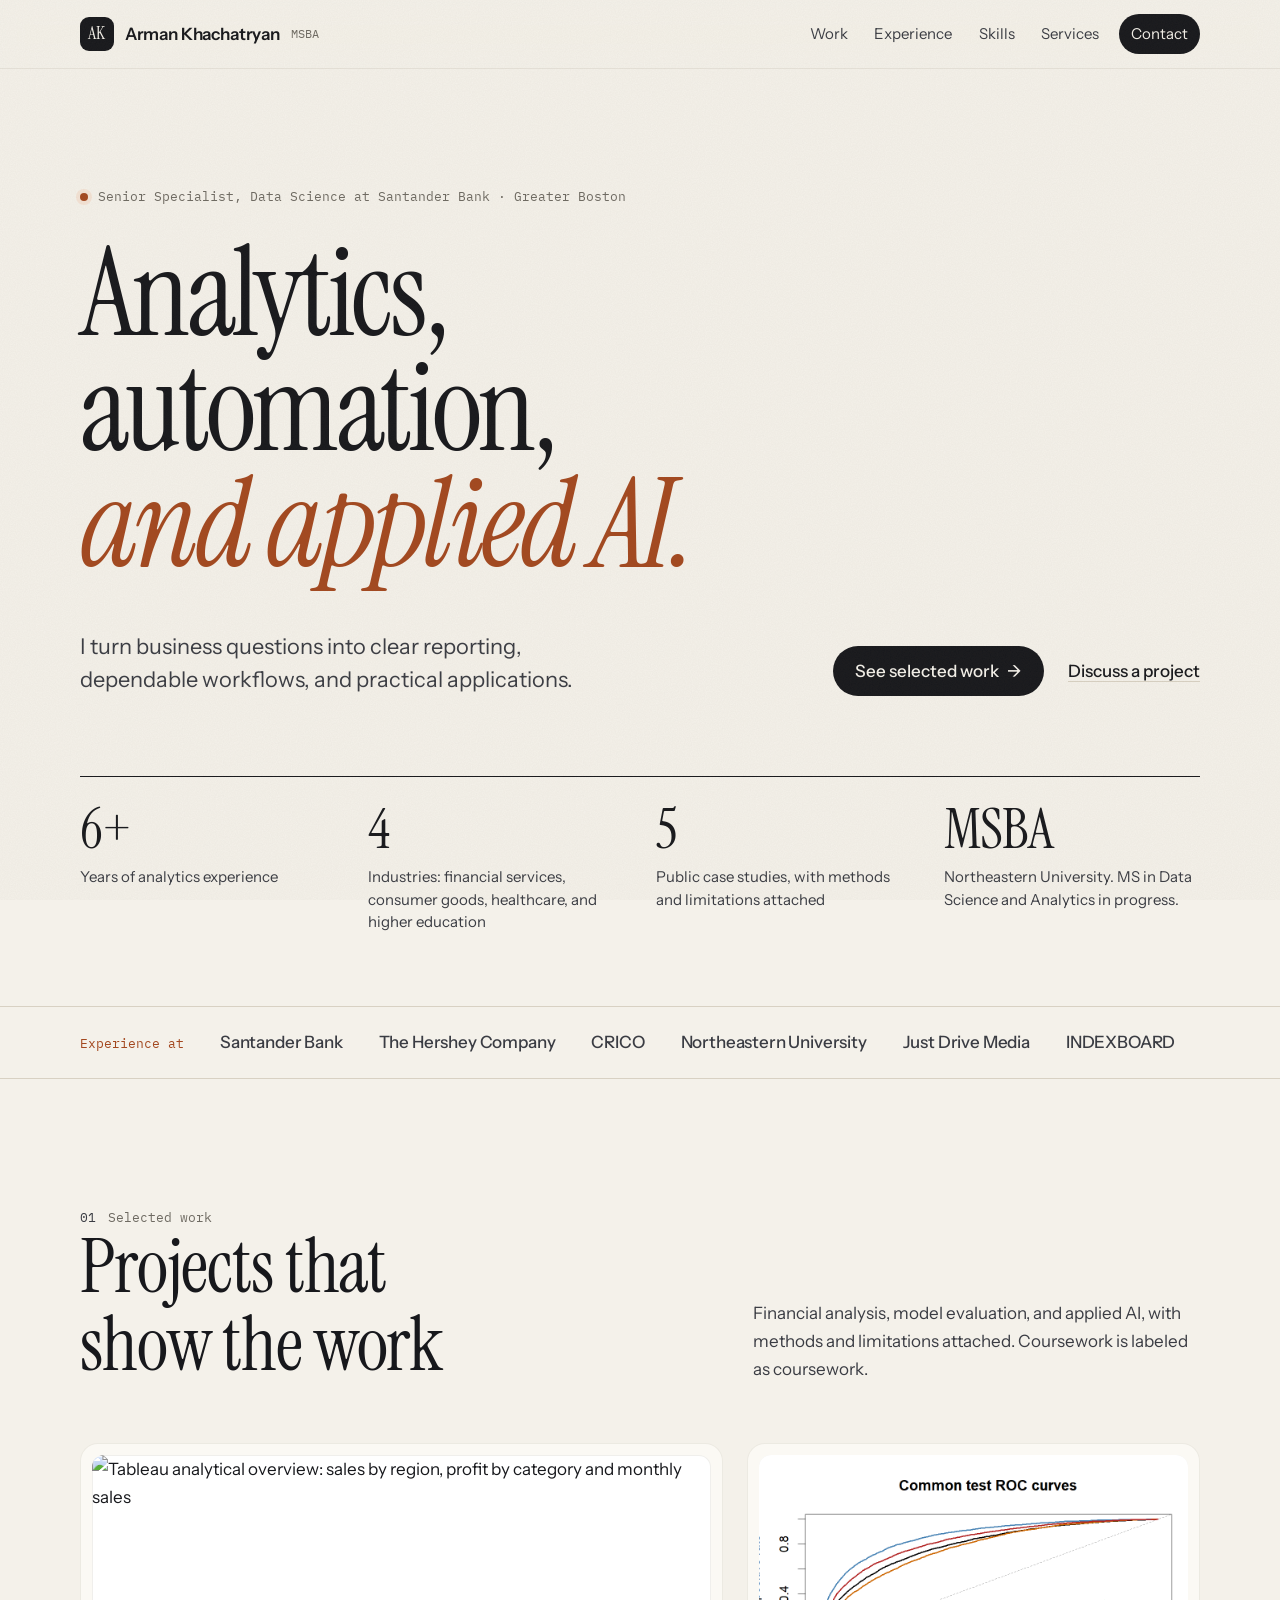
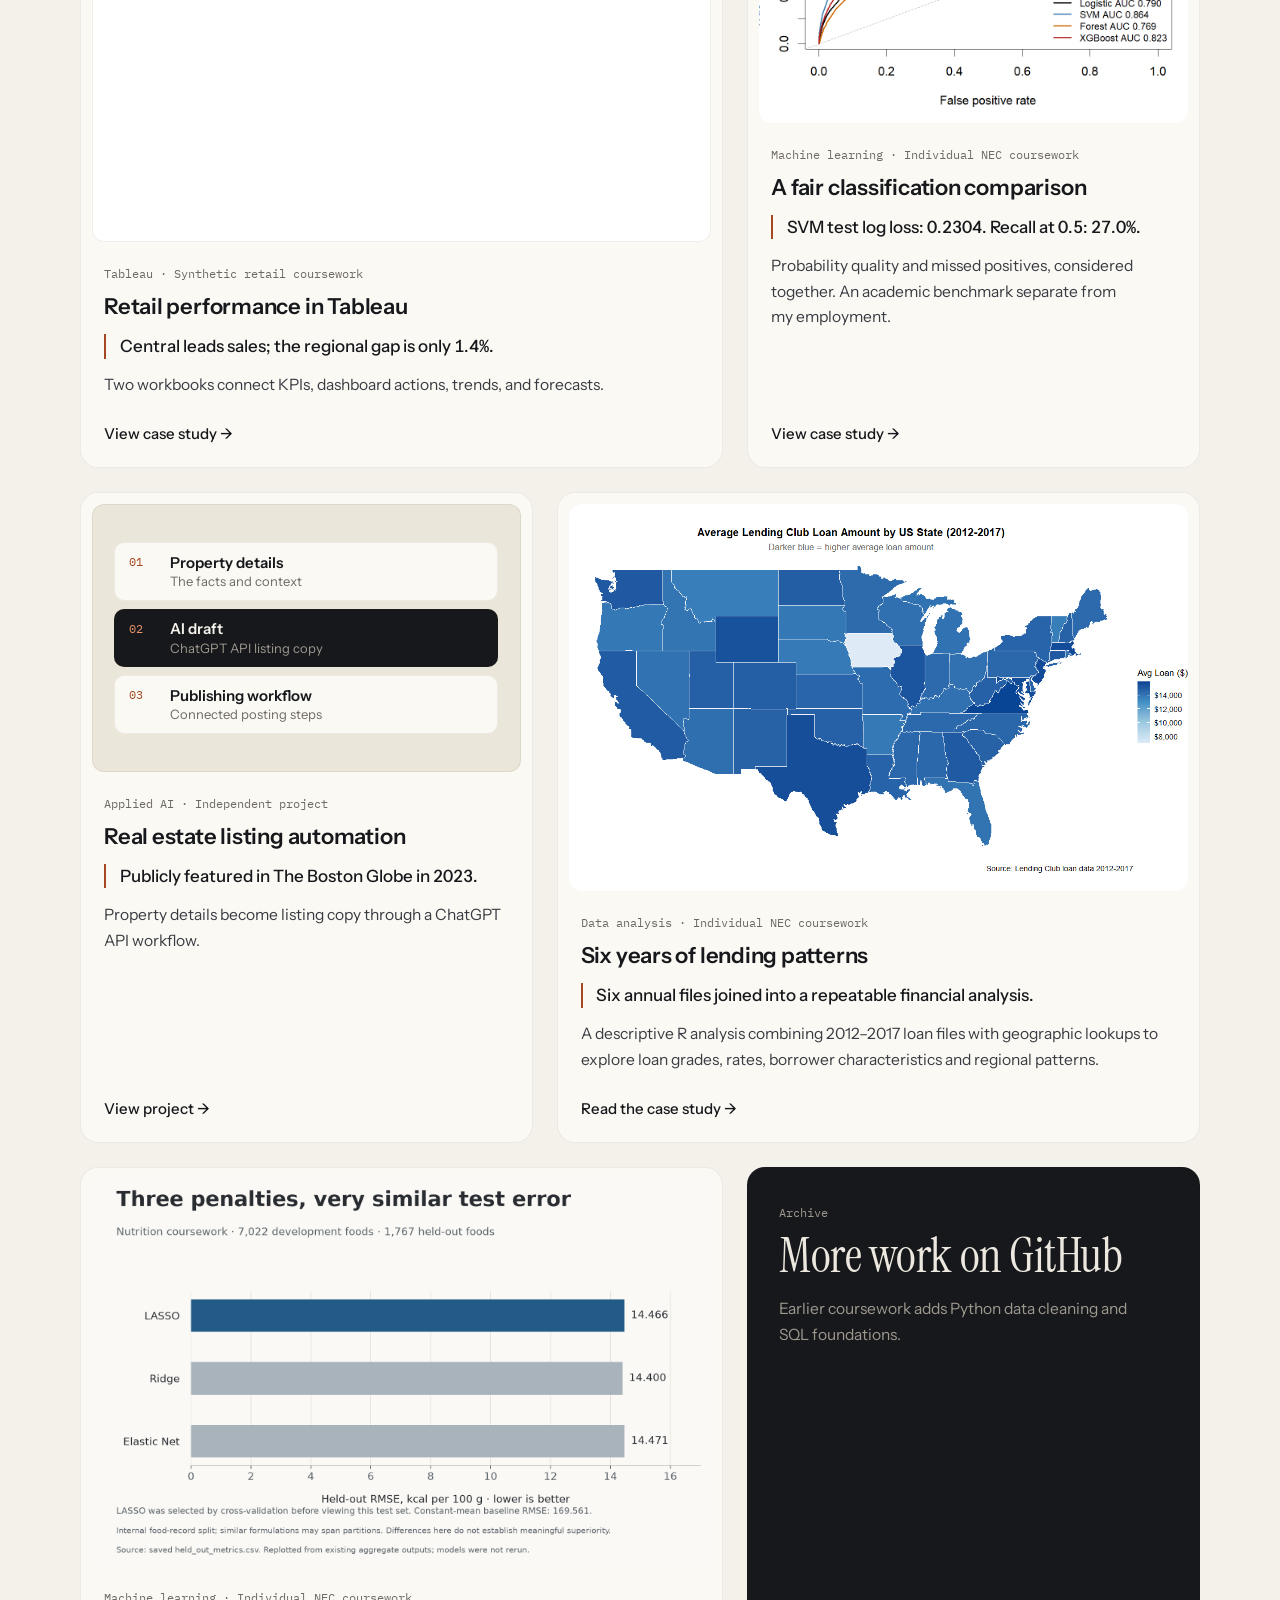
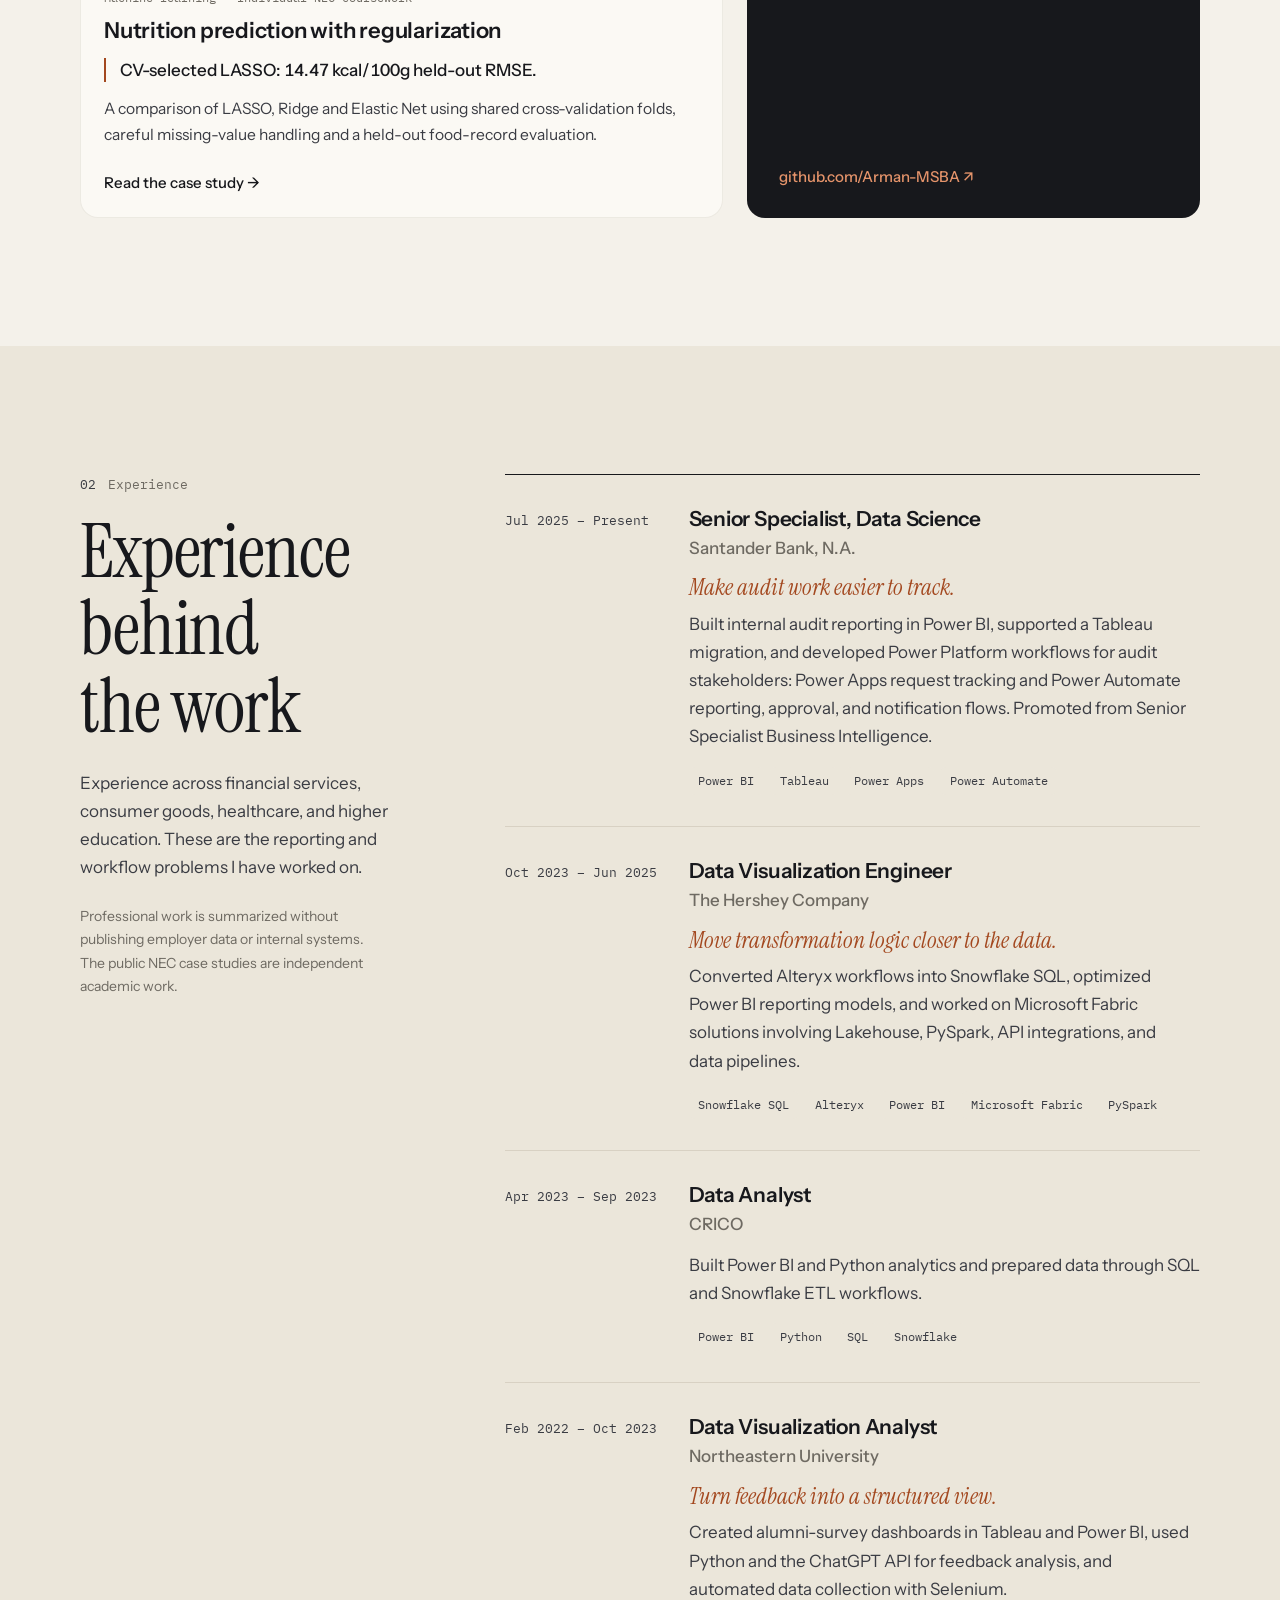
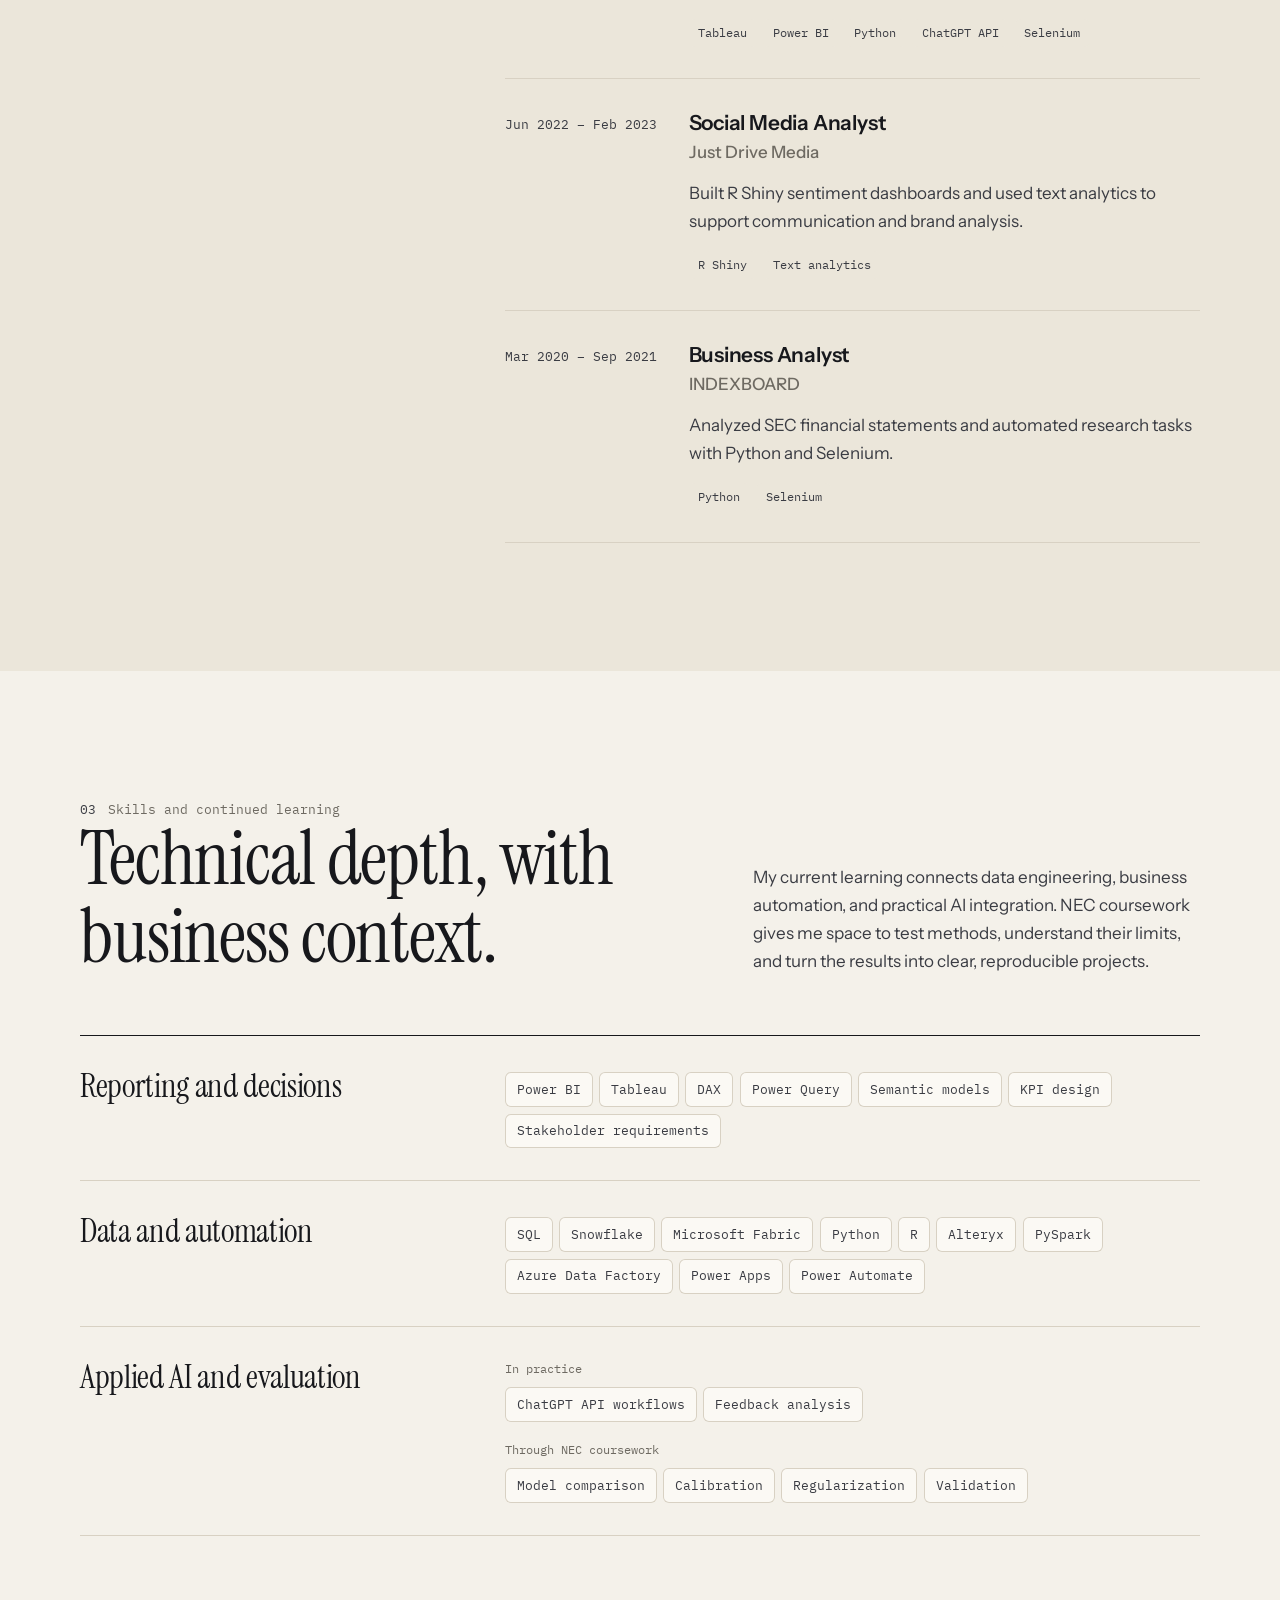
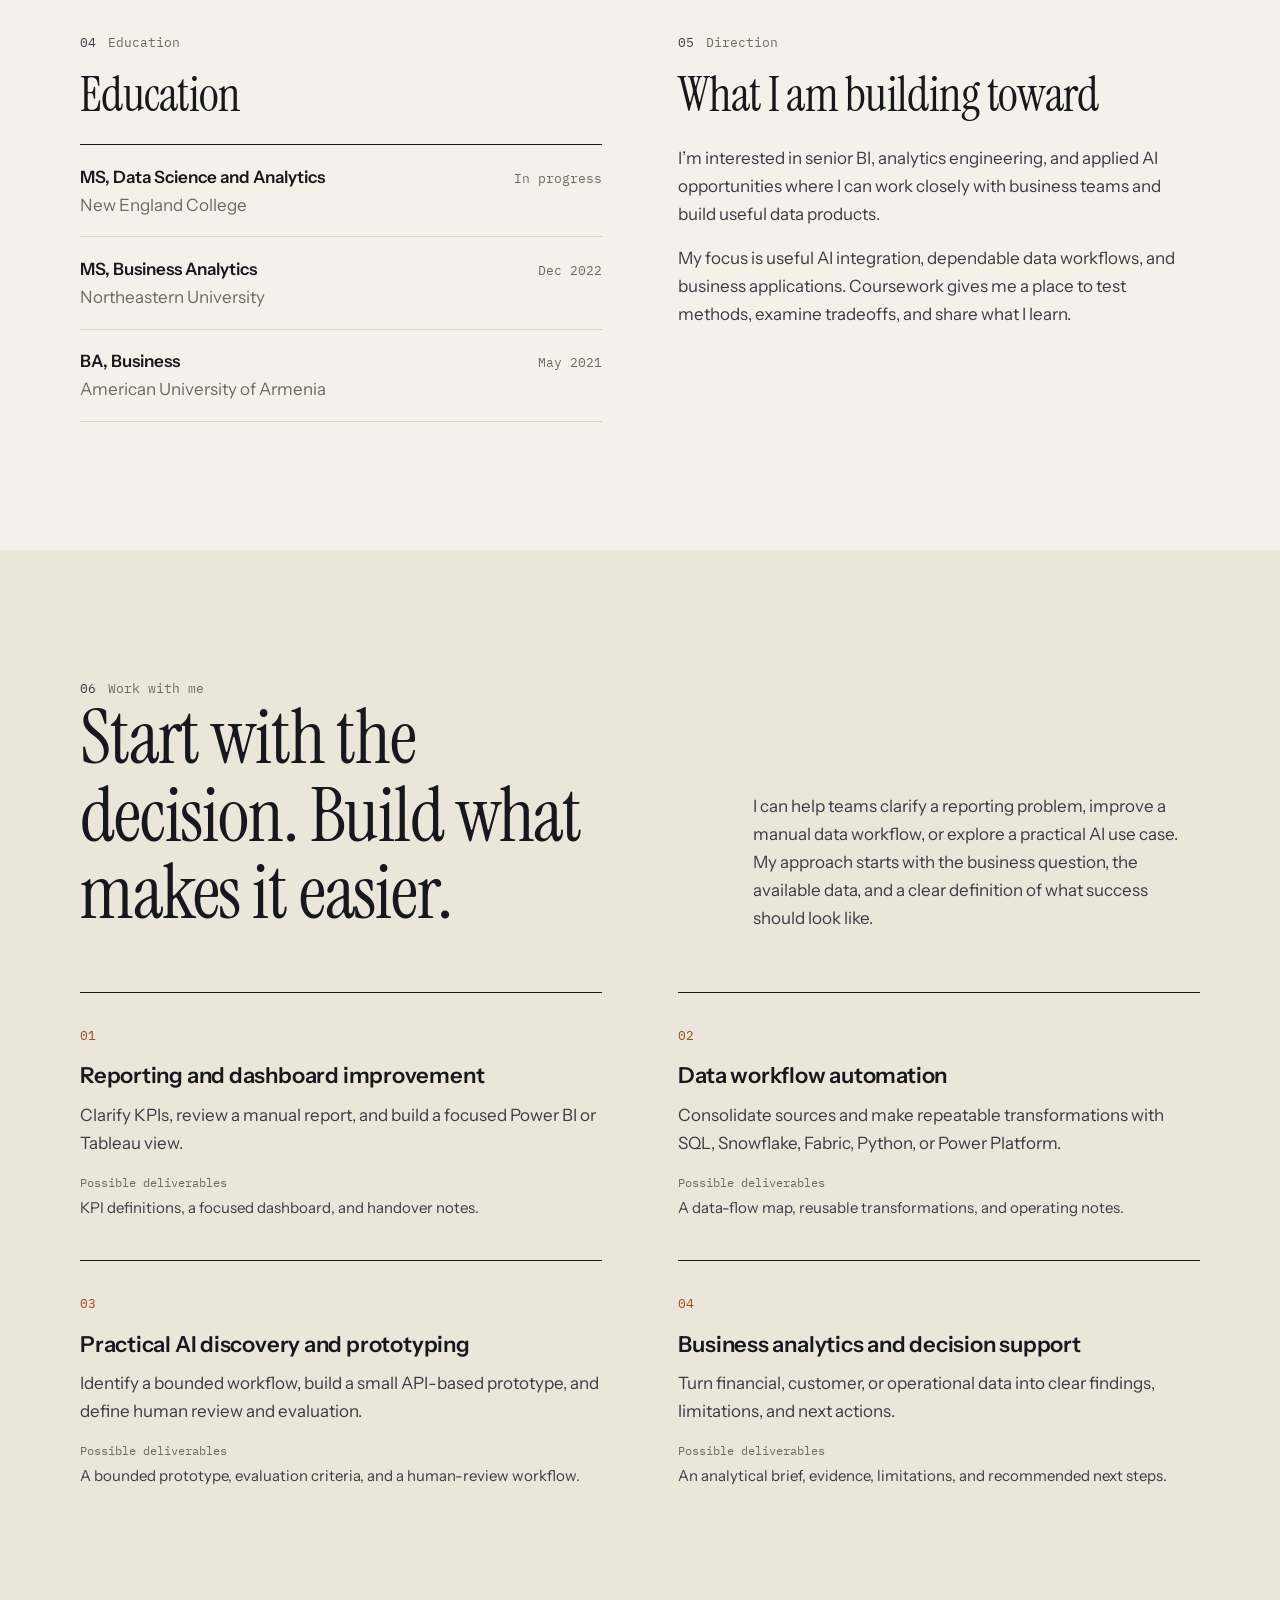
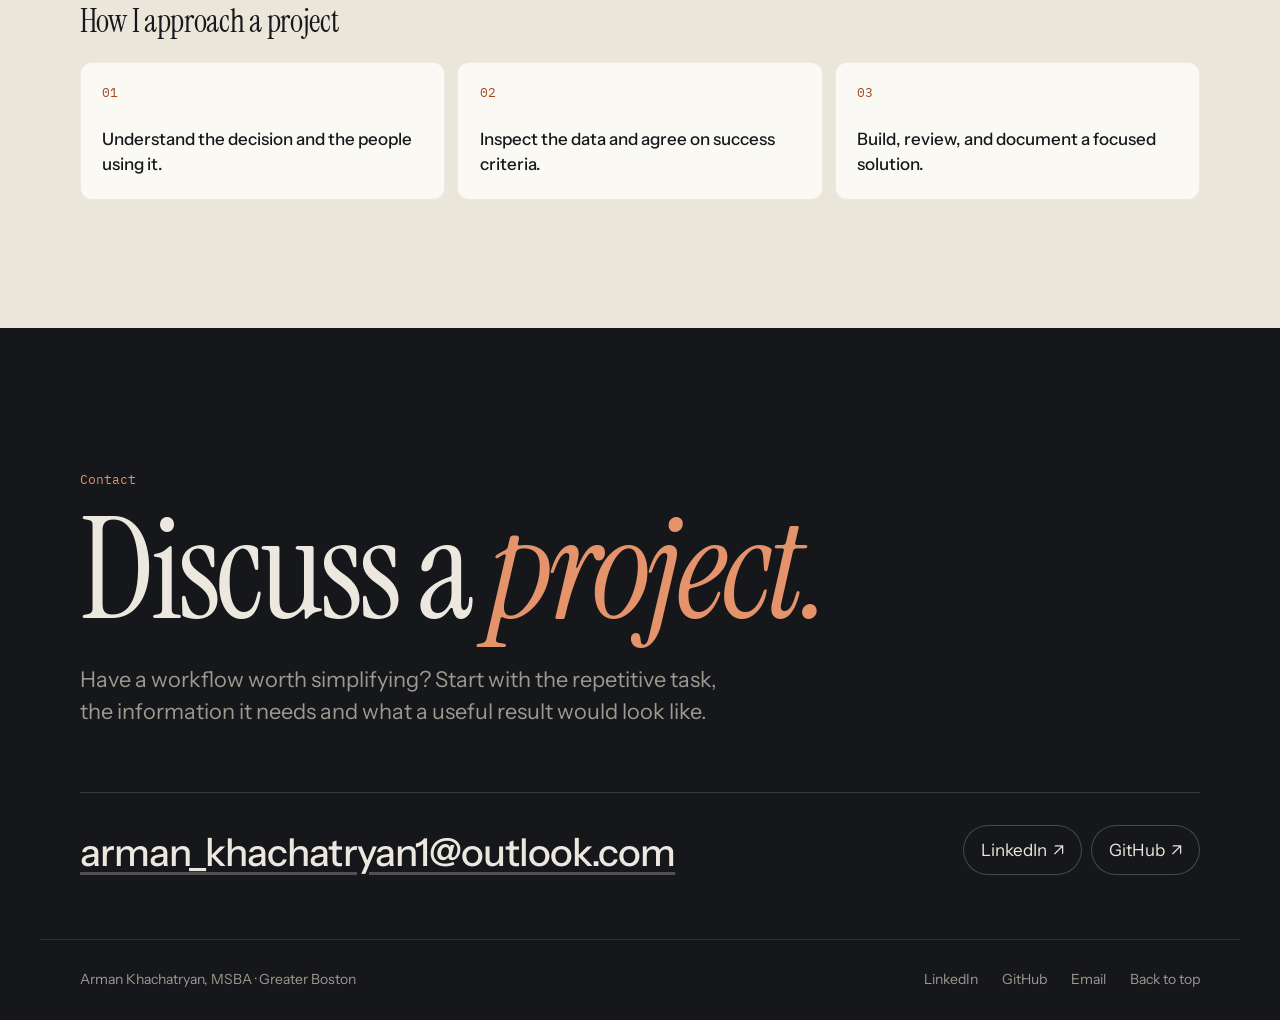
==== commit e0cfef38: "Use Tableau Public workbooks instead of cursor screenshots Embed both retail workbooks from Tableau " ====
--- a/index.html
+++ b/index.html
@@ -78,7 +78,7 @@
 
       <div class="work-grid">
         <article class="work wide reveal">
-          <figure class="thumb zoom"><img src="assets/tableau-analytics-native.jpg" alt="Tableau dashboard with a monthly sales trend, a cluster scatter plot, and a seasonal forecast" loading="lazy" width="1247" height="863"></figure>
+          <figure class="thumb top"><img src="https://public.tableau.com/static/images/re/retail-performance/AnalyticalOverview/1.png" alt="Tableau analytical overview: sales by region, profit by category and monthly sales" loading="lazy" width="1792" height="1611"></figure>
           <div class="work-body">
             <p class="meta">Tableau &middot; Synthetic retail coursework</p>
             <h3><a href="projects/retail-tableau/index.html">Retail performance in Tableau</a></h3>
--- a/assets/style.css
+++ b/assets/style.css
@@ -314,7 +314,7 @@
 }
 .thumb img { width: 100%; height: 100%; object-fit: cover; transition: scale 0.7s var(--ease); }
 .work:hover .thumb img { scale: 1.04; }
-.thumb.zoom img { object-position: 50% 35%; transform: scale(1.55); transform-origin: 49% 38%; }
+.thumb.top img { object-position: top; }
 
 .work-body { display: flex; flex-direction: column; flex: 1; padding: 1.35rem 0.75rem 0.6rem; }
 .meta { margin-bottom: 0.6rem; font-family: var(--mono); font-size: 0.75rem; color: var(--muted); }
@@ -633,6 +633,16 @@
 }
 .case figure img { width: 100%; border-radius: var(--radius-sm); }
 figcaption { padding: 0.8rem 0.25rem 0.1rem; font-family: var(--mono); font-size: 0.75rem; color: var(--muted); }
+figcaption a { color: var(--accent); white-space: nowrap; }
+
+/* Live Tableau Public workbooks: a linked still on smaller screens, the interactive
+   view once the window is wide enough for the fixed-size dashboard (--w x --h). */
+.viz-live { display: none; width: var(--w); height: var(--h); border: 0; border-radius: var(--radius-sm); background: #fff; }
+@media (min-width: 1300px) {
+  .case figure.viz { width: calc(var(--w) + 1.5rem); margin-left: calc(50% - (var(--w) + 1.5rem) / 2); }
+  .viz-still { display: none; }
+  .viz-live { display: block; }
+}
 
 table { width: 100%; margin: 1.5rem 0; border-collapse: collapse; font-size: 0.9375rem; }
 th {
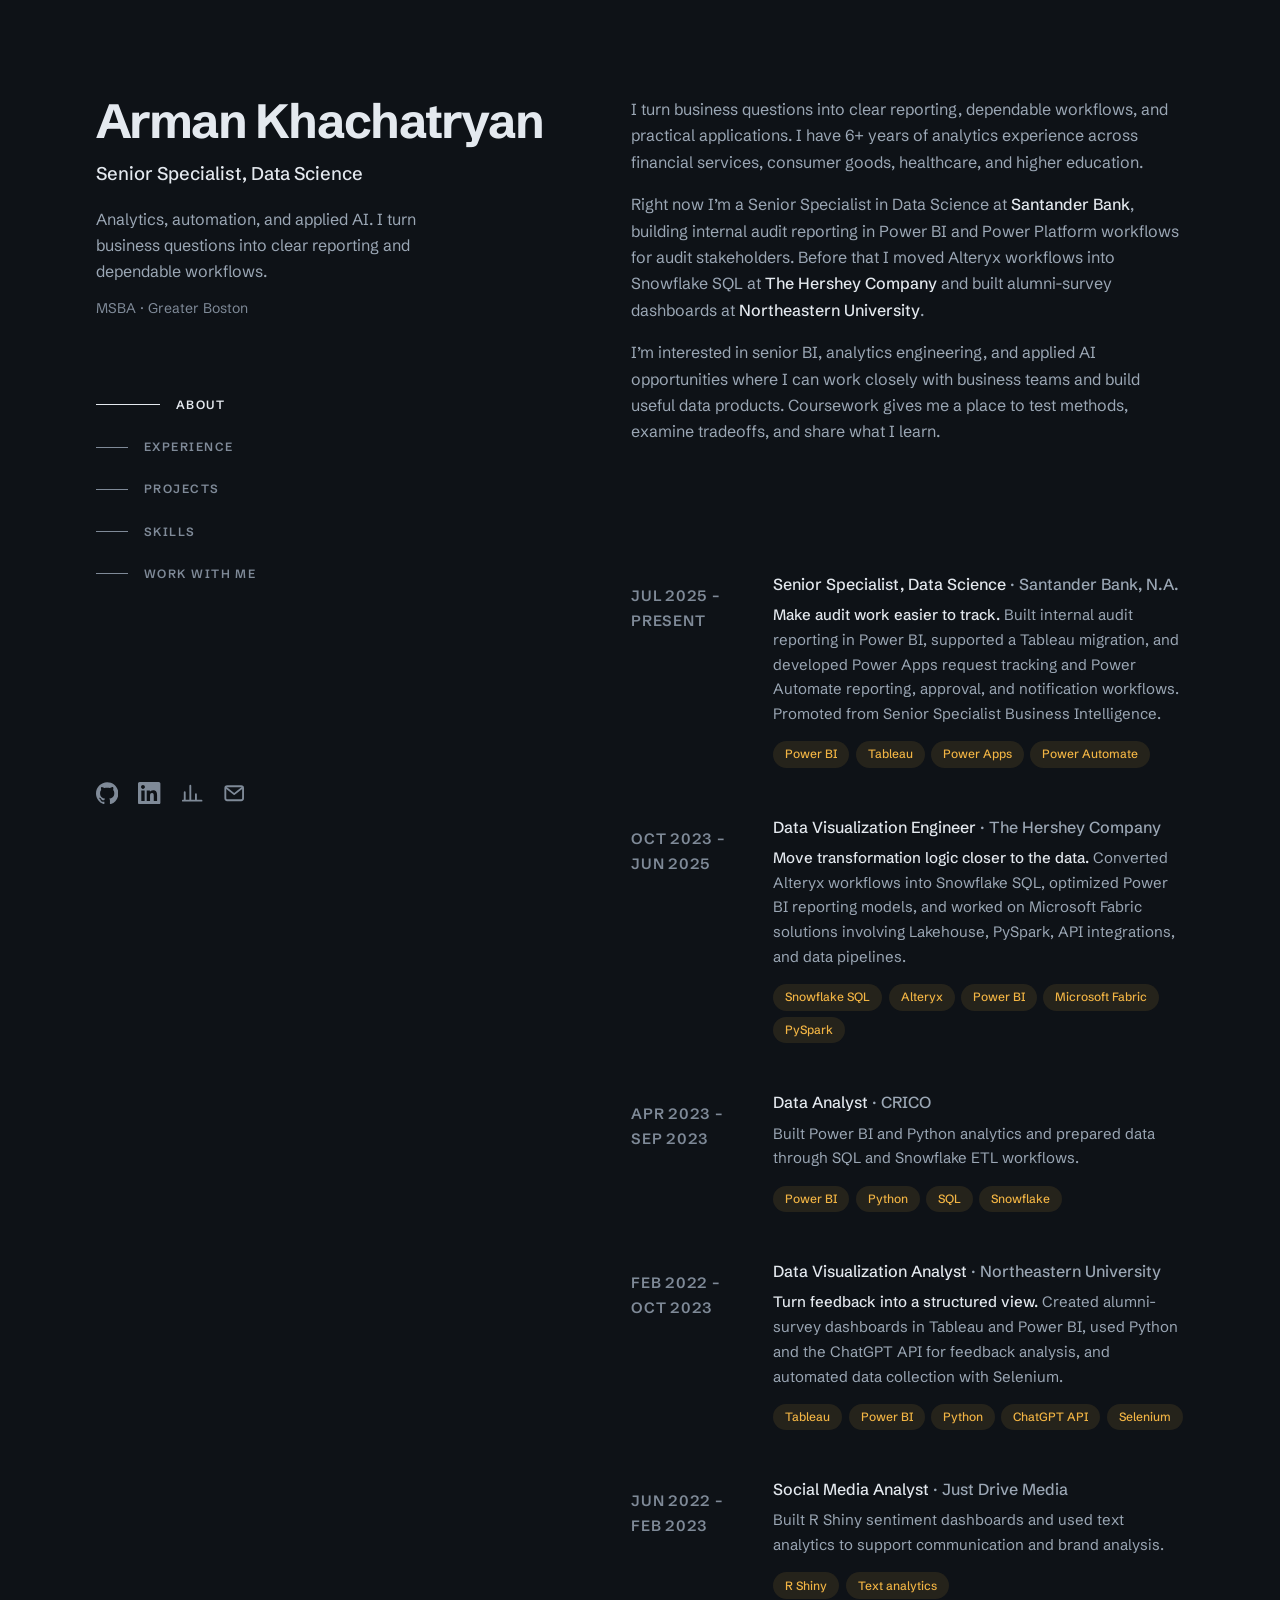
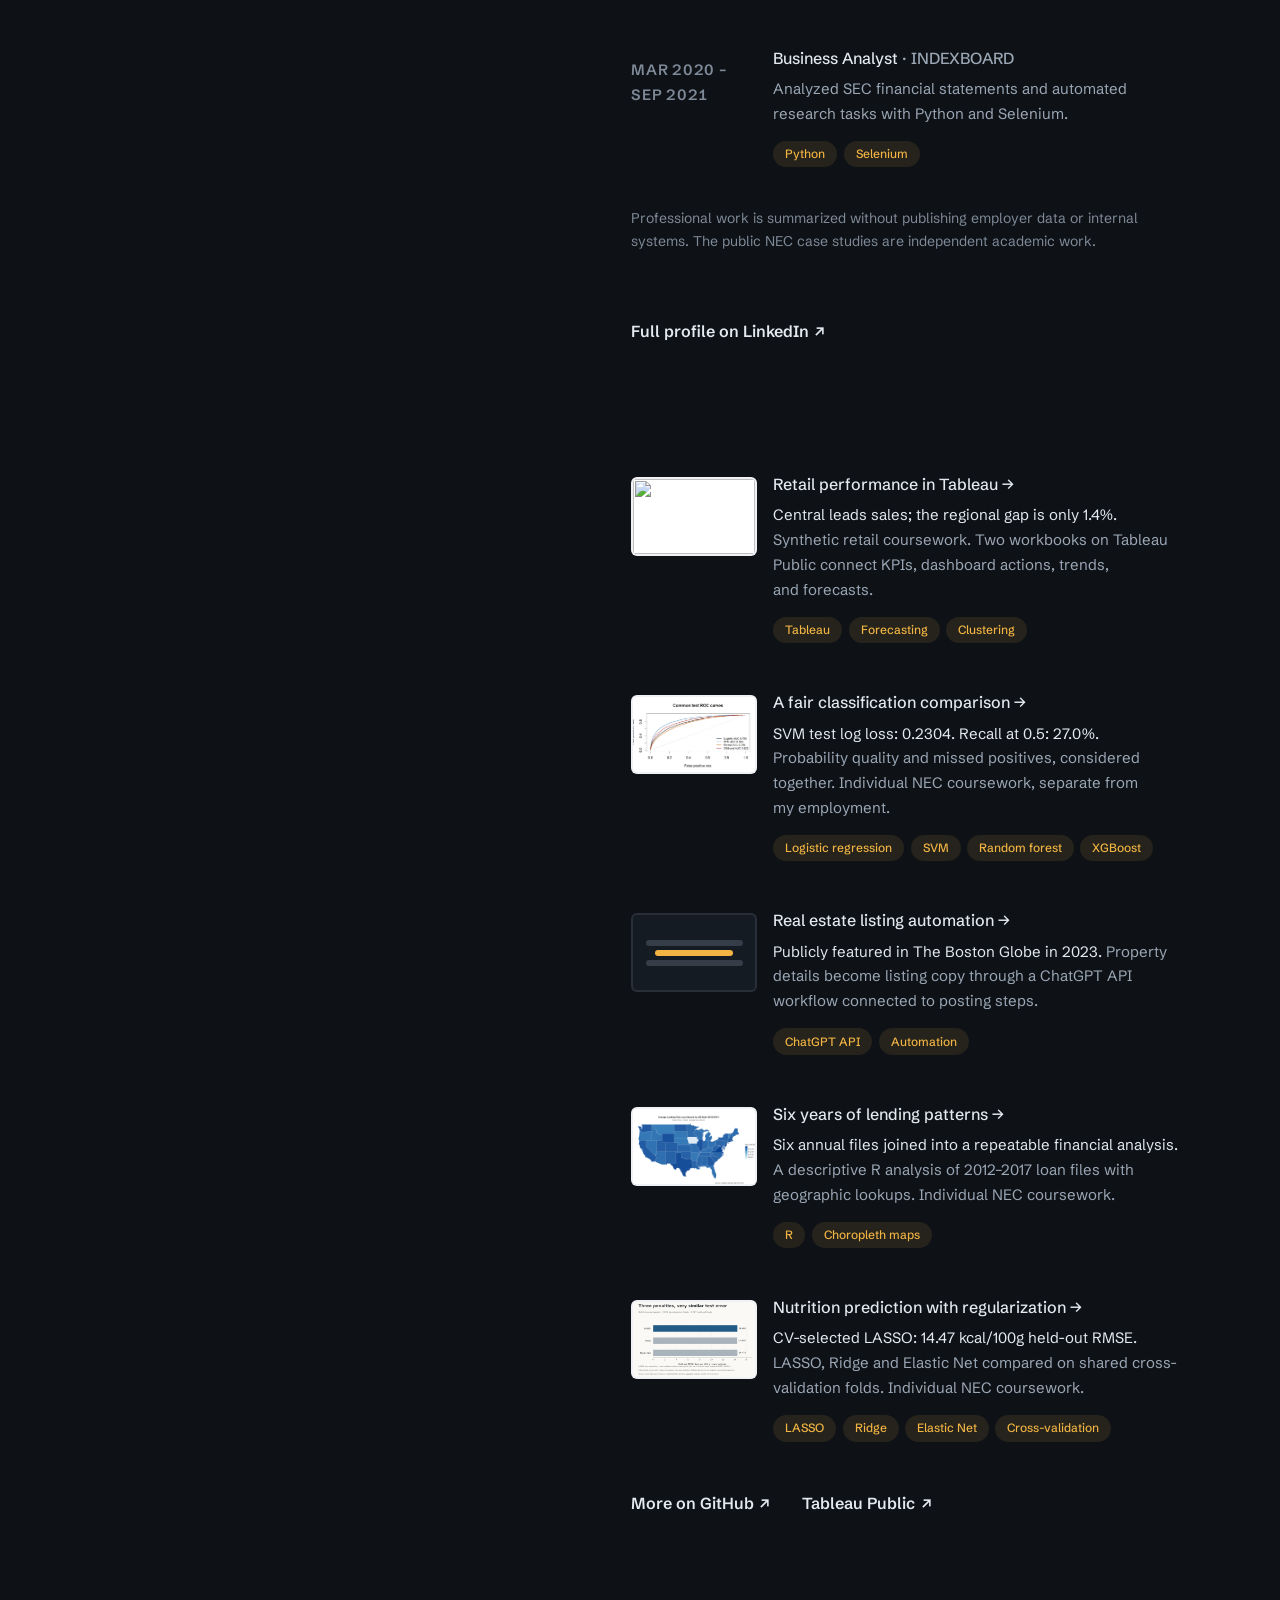
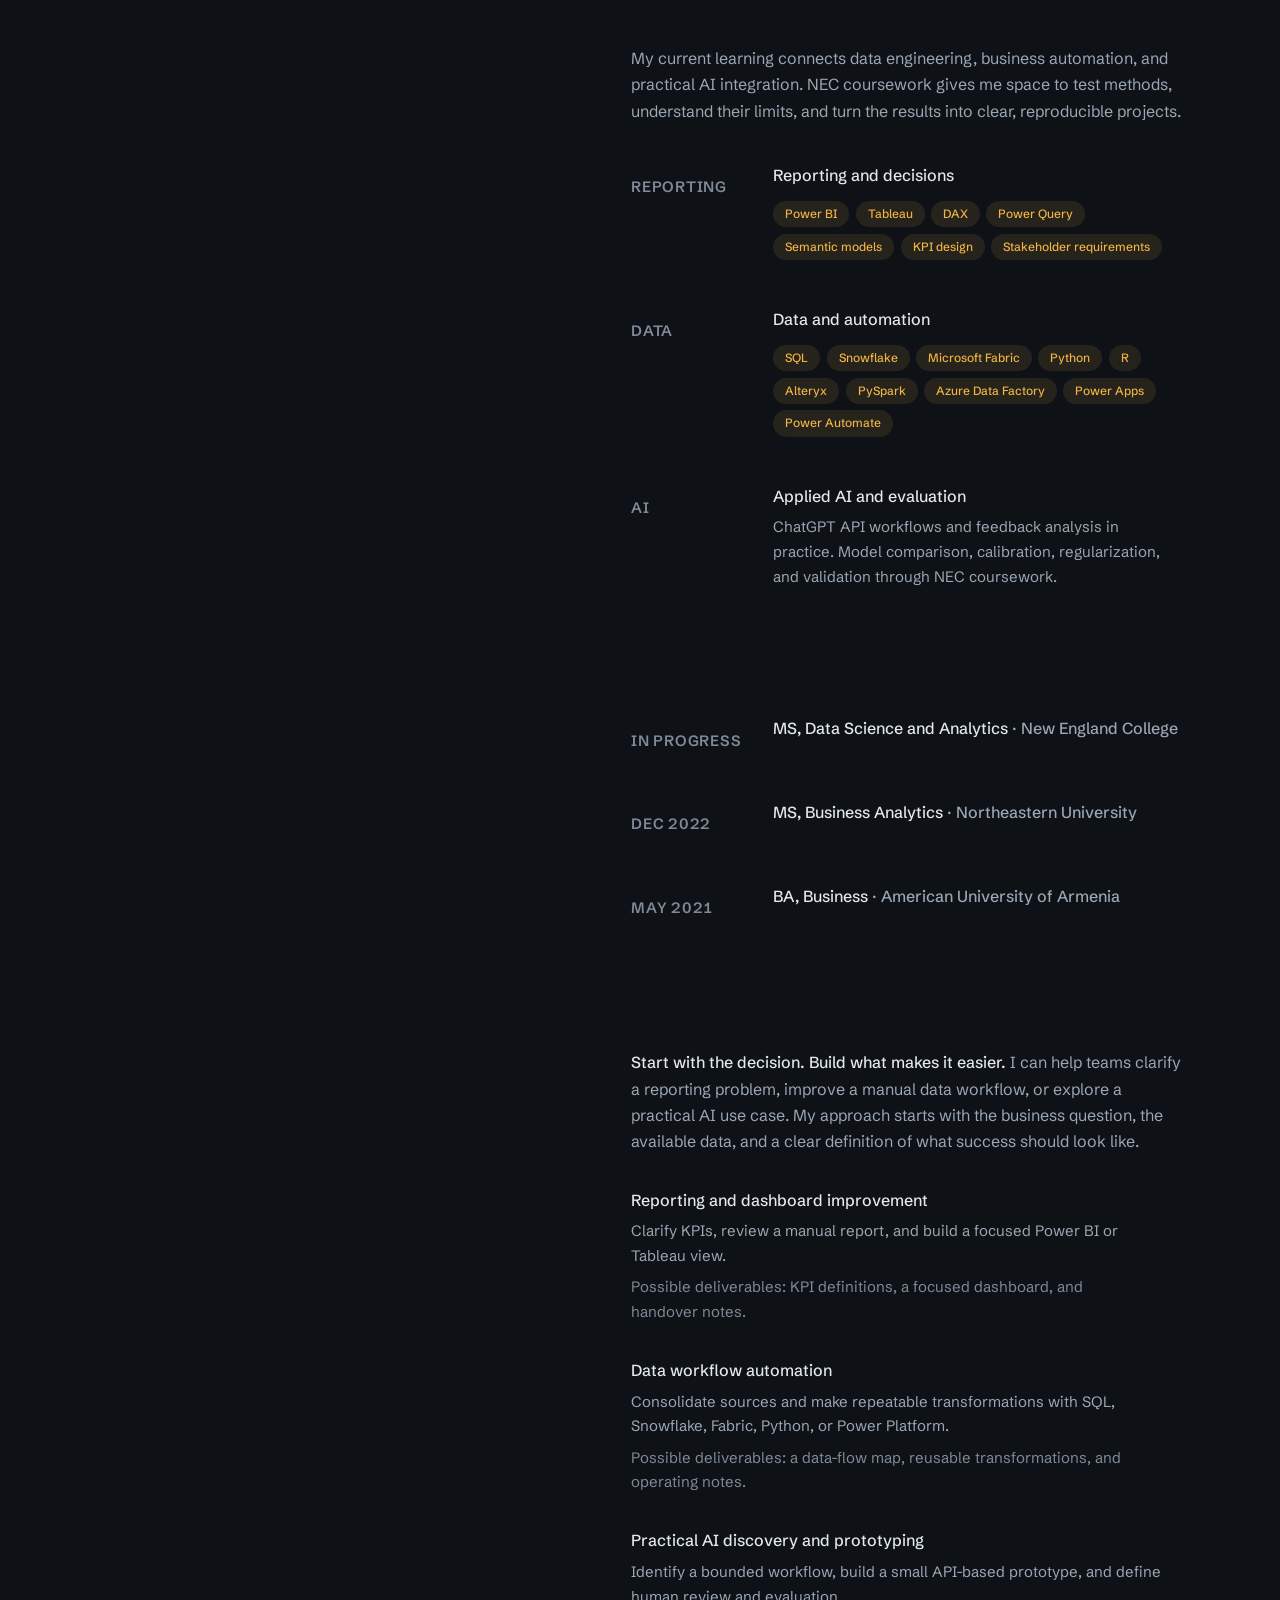
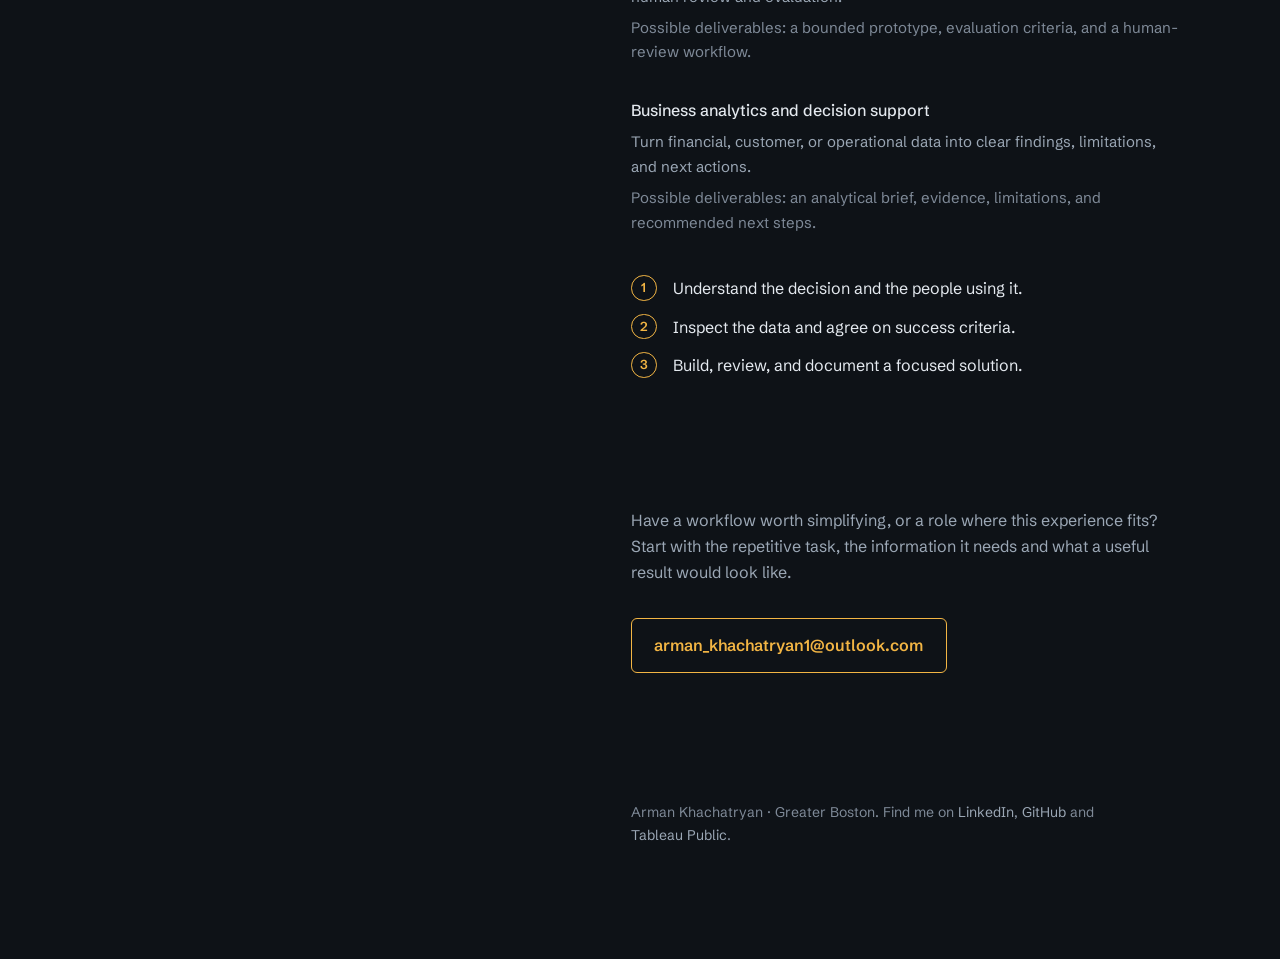
==== commit b8b54256: "Redesign as a split-sidebar portfolio Dark graphite theme with one amber accent and a single typefac" ====
--- a/index.html
+++ b/index.html
@@ -5,7 +5,7 @@
 <meta name="viewport" content="width=device-width, initial-scale=1">
 <title>Arman Khachatryan | Analytics, Business Intelligence &amp; Applied AI</title>
 <meta name="description" content="Analytics professional with 6+ years of experience across financial services, consumer goods, healthcare, and higher education.">
-<meta name="theme-color" content="#f4f1ea">
+<meta name="theme-color" content="#0e1217">
 <meta property="og:type" content="website">
 <meta property="og:url" content="https://arman-msba.github.io/">
 <meta property="og:title" content="Arman Khachatryan | Analytics, Business Intelligence &amp; Applied AI">
@@ -14,337 +14,258 @@
 <link rel="icon" href="assets/favicon.svg" type="image/svg+xml">
 <link rel="preconnect" href="https://fonts.googleapis.com">
 <link rel="preconnect" href="https://fonts.gstatic.com" crossorigin>
-<link rel="stylesheet" href="https://fonts.googleapis.com/css2?family=Instrument+Sans:wght@400;500;600&family=IBM+Plex+Mono:wght@400;500&family=Instrument+Serif:ital@0;1&display=swap">
+<link rel="stylesheet" href="https://fonts.googleapis.com/css2?family=Schibsted+Grotesk:wght@400;500;600;700&display=swap">
 <link rel="stylesheet" href="assets/style.css">
 </head>
 <body>
-<a class="skip" href="#main">Skip to content</a>
-
-<header class="site">
-  <div class="wrap">
-    <a class="brand" href="index.html"><span class="mark" aria-hidden="true">AK</span> Arman Khachatryan <small>MSBA</small></a>
-    <nav class="main" aria-label="Main">
-      <a href="#work">Work</a>
-      <a href="#experience">Experience</a>
-      <a href="#skills">Skills</a>
-      <a href="#services">Services</a>
-      <a class="cta" href="#contact">Contact</a>
-    </nav>
-  </div>
-</header>
-
-<main id="main">
-  <section class="hero wrap">
-    <p class="kicker"><span class="dot" aria-hidden="true"></span>Senior Specialist, Data Science at Santander Bank &middot; Greater Boston</p>
-    <h1>Analytics, automation, <em>and applied AI.</em></h1>
-    <div class="hero-foot">
-      <p class="lede">I turn business questions into clear reporting, dependable workflows, and practical applications.</p>
-      <div class="actions">
-        <a class="btn" href="#work">See selected work <span class="arrow" aria-hidden="true">&rarr;</span></a>
-        <a class="more-link" href="#contact">Discuss a project</a>
-      </div>
+<a class="skip" href="#content">Skip to content</a>
+
+<div class="page">
+  <header class="intro">
+    <div>
+      <h1><a href="index.html">Arman Khachatryan</a></h1>
+      <p class="role">Senior Specialist, Data Science</p>
+      <p class="pitch">Analytics, automation, and applied AI. I turn business questions into clear reporting and dependable workflows.</p>
+      <p class="where">MSBA &middot; Greater Boston</p>
+
+      <nav class="toc" aria-label="On this page">
+        <ul>
+          <li><a href="#about">About</a></li>
+          <li><a href="#experience">Experience</a></li>
+          <li><a href="#work">Projects</a></li>
+          <li><a href="#skills">Skills</a></li>
+          <li><a href="#services">Work with me</a></li>
+        </ul>
+      </nav>
     </div>
-    <dl class="facts">
-      <div><dt>6+</dt><dd>Years of analytics experience</dd></div>
-      <div><dt>4</dt><dd>Industries: financial services, consumer goods, healthcare, and higher education</dd></div>
-      <div><dt>5</dt><dd>Public case studies, with methods and limitations attached</dd></div>
-      <div><dt>MSBA</dt><dd>Northeastern University. MS in Data Science and Analytics in progress.</dd></div>
-    </dl>
-  </section>
-
-  <div class="employers">
-    <div class="wrap">
-      <p class="label">Experience at</p>
-      <ul>
-        <li>Santander Bank</li>
-        <li>The Hershey Company</li>
-        <li>CRICO</li>
-        <li>Northeastern University</li>
-        <li>Just Drive Media</li>
-        <li>INDEXBOARD</li>
-      </ul>
-    </div>
-  </div>
-
-  <section id="work" class="section">
-    <div class="wrap">
-      <div class="section-head">
-        <div>
-          <p class="label">01 <span>Selected work</span></p>
-          <h2>Projects that show the work</h2>
-        </div>
-        <p>Financial analysis, model evaluation, and applied AI, with methods and limitations attached. Coursework is labeled as coursework.</p>
-      </div>
-
-      <div class="work-grid">
-        <article class="work wide reveal">
-          <figure class="thumb top"><img src="https://public.tableau.com/static/images/re/retail-performance/AnalyticalOverview/1.png" alt="Tableau analytical overview: sales by region, profit by category and monthly sales" loading="lazy" width="1792" height="1611"></figure>
-          <div class="work-body">
-            <p class="meta">Tableau &middot; Synthetic retail coursework</p>
-            <h3><a href="projects/retail-tableau/index.html">Retail performance in Tableau</a></h3>
-            <p class="stat">Central leads sales; the regional gap is only 1.4%.</p>
-            <p class="desc">Two workbooks connect KPIs, dashboard actions, trends, and forecasts.</p>
-            <span class="more">View case study <span class="arrow" aria-hidden="true">&rarr;</span></span>
-          </div>
-        </article>
-
-        <article class="work narrow reveal">
-          <figure class="thumb"><img src="assets/santander-roc.png" alt="ROC curves for logistic regression, SVM, random forest, and XGBoost on held-out data" loading="lazy" width="1134" height="666"></figure>
-          <div class="work-body">
-            <p class="meta">Machine learning &middot; Individual NEC coursework</p>
-            <h3><a href="projects/santander-classification/index.html">A fair classification comparison</a></h3>
-            <p class="stat">SVM test log loss: 0.2304. Recall at 0.5: 27.0%.</p>
-            <p class="desc">Probability quality and missed positives, considered together. An academic benchmark separate from my employment.</p>
-            <span class="more">View case study <span class="arrow" aria-hidden="true">&rarr;</span></span>
-          </div>
-        </article>
-
-        <article class="work narrow reveal">
-          <div class="thumb flow">
-            <ol>
-              <li><strong>Property details</strong>The facts and context</li>
-              <li><strong>AI draft</strong>ChatGPT API listing copy</li>
-              <li><strong>Publishing workflow</strong>Connected posting steps</li>
-            </ol>
-          </div>
-          <div class="work-body">
-            <p class="meta">Applied AI &middot; Independent project</p>
-            <h3><a href="projects/real-estate-ai/index.html">Real estate listing automation</a></h3>
-            <p class="stat">Publicly featured in The Boston Globe in 2023.</p>
-            <p class="desc">Property details become listing copy through a ChatGPT API workflow.</p>
-            <span class="more">View project <span class="arrow" aria-hidden="true">&rarr;</span></span>
-          </div>
-        </article>
-
-        <article class="work wide reveal">
-          <figure class="thumb"><img src="assets/lendingclub-state-map.png" alt="State-level choropleth map of lending patterns" loading="lazy" width="1152" height="768"></figure>
-          <div class="work-body">
-            <p class="meta">Data analysis &middot; Individual NEC coursework</p>
-            <h3><a href="projects/lendingclub-analysis/index.html">Six years of lending patterns</a></h3>
-            <p class="stat">Six annual files joined into a repeatable financial analysis.</p>
-            <p class="desc">A descriptive R analysis combining 2012&ndash;2017 loan files with geographic lookups to explore loan grades, rates, borrower characteristics and regional patterns.</p>
-            <span class="more">Read the case study <span class="arrow" aria-hidden="true">&rarr;</span></span>
-          </div>
-        </article>
-
-        <article class="work wide reveal">
-          <figure class="thumb"><img src="assets/nutrition-test-rmse-comparison.png" alt="Bar chart comparing test RMSE across LASSO, Ridge and Elastic Net" loading="lazy" width="1800" height="1026"></figure>
-          <div class="work-body">
-            <p class="meta">Machine learning &middot; Individual NEC coursework</p>
-            <h3><a href="projects/nutrition-regularization/index.html">Nutrition prediction with regularization</a></h3>
-            <p class="stat">CV-selected LASSO: 14.47 kcal/100g held-out RMSE.</p>
-            <p class="desc">A comparison of LASSO, Ridge and Elastic Net using shared cross-validation folds, careful missing-value handling and a held-out food-record evaluation.</p>
-            <span class="more">Read the case study <span class="arrow" aria-hidden="true">&rarr;</span></span>
-          </div>
-        </article>
-
-        <article class="work narrow archive reveal">
-          <div class="work-body">
-            <p class="meta">Archive</p>
-            <h3><a href="https://github.com/Arman-MSBA">More work on GitHub</a></h3>
-            <p class="desc">Earlier coursework adds Python data cleaning and SQL foundations.</p>
-            <span class="more">github.com/Arman-MSBA <span class="arrow" aria-hidden="true">&nearr;</span></span>
-          </div>
-        </article>
-      </div>
-    </div>
-  </section>
-
-  <section id="experience" class="section tint">
-    <div class="wrap split">
-      <div class="split-aside">
-        <p class="label">02 <span>Experience</span></p>
-        <h2>Experience behind the work</h2>
-        <p>Experience across financial services, consumer goods, healthcare, and higher education. These are the reporting and workflow problems I have worked on.</p>
-        <p class="fine">Professional work is summarized without publishing employer data or internal systems. The public NEC case studies are independent academic work.</p>
-      </div>
-
-      <ol class="timeline">
-        <li class="reveal">
-          <p class="dates">Jul 2025 &ndash; Present</p>
-          <div>
-            <h3>Senior Specialist, Data Science</h3>
-            <p class="org">Santander Bank, N.A.</p>
-            <p class="focus">Make audit work easier to track.</p>
-            <p>Built internal audit reporting in Power BI, supported a Tableau migration, and developed Power Platform workflows for audit stakeholders: Power Apps request tracking and Power Automate reporting, approval, and notification flows. Promoted from Senior Specialist Business Intelligence.</p>
+
+    <ul class="socials" aria-label="Elsewhere">
+      <li><a href="https://github.com/Arman-MSBA" aria-label="GitHub" title="GitHub">
+        <svg viewBox="0 0 24 24" fill="currentColor" aria-hidden="true"><path d="M12 .297c-6.63 0-12 5.373-12 12 0 5.303 3.438 9.8 8.205 11.385.6.113.82-.258.82-.577 0-.285-.01-1.04-.015-2.04-3.338.724-4.042-1.61-4.042-1.61C4.422 18.070 3.633 17.700 3.633 17.700c-1.087-.744.084-.729.084-.729 1.205.084 1.838 1.236 1.838 1.236 1.070 1.835 2.809 1.305 3.495.998.108-.776.417-1.305.76-1.605-2.665-.3-5.466-1.332-5.466-5.930 0-1.310.465-2.380 1.235-3.220-.135-.303-.54-1.523.105-3.176 0 0 1.005-.322 3.300 1.230.96-.267 1.980-.399 3-.405 1.020.006 2.040.138 3 .405 2.280-1.552 3.285-1.230 3.285-1.230.645 1.653.24 2.873.12 3.176.765.840 1.230 1.910 1.230 3.220 0 4.610-2.805 5.625-5.475 5.920.42.36.81 1.096.81 2.220 0 1.606-.015 2.896-.015 3.286 0 .315.21.69.825.57C20.565 22.092 24 17.592 24 12.297c0-6.627-5.373-12-12-12"/></svg>
+      </a></li>
+      <li><a href="https://www.linkedin.com/in/arman-khachatryan-2022" aria-label="LinkedIn" title="LinkedIn">
+        <svg viewBox="0 0 24 24" fill="currentColor" aria-hidden="true"><path d="M20.447 20.452h-3.554v-5.569c0-1.328-.027-3.037-1.852-3.037-1.853 0-2.136 1.445-2.136 2.939v5.667H9.351V9h3.414v1.561h.046c.477-.9 1.637-1.85 3.37-1.85 3.601 0 4.267 2.37 4.267 5.455v6.286zM5.337 7.433c-1.144 0-2.063-.926-2.063-2.065 0-1.138.92-2.063 2.063-2.063 1.14 0 2.064.925 2.064 2.063 0 1.139-.925 2.065-2.064 2.065zm1.782 13.019H3.555V9h3.564v11.452zM22.225 0H1.771C.792 0 0 .774 0 1.729v20.542C0 23.227.792 24 1.771 24h20.451C23.2 24 24 23.227 24 22.271V1.729C24 .774 23.2 0 22.222 0h.003z"/></svg>
+      </a></li>
+      <li><a href="https://public.tableau.com/app/profile/arman.khachatryan3803" aria-label="Tableau Public" title="Tableau Public">
+        <svg viewBox="0 0 24 24" fill="none" stroke="currentColor" stroke-width="2" stroke-linecap="round" aria-hidden="true"><path d="M4 20V11M10 20V4M16 20v-7M22 20H2"/></svg>
+      </a></li>
+      <li><a href="mailto:arman_khachatryan1@outlook.com" aria-label="Email" title="arman_khachatryan1@outlook.com">
+        <svg viewBox="0 0 24 24" fill="none" stroke="currentColor" stroke-width="2" stroke-linejoin="round" aria-hidden="true"><rect x="2.5" y="4.5" width="19" height="15" rx="2"/><path d="m3 6 9 7 9-7"/></svg>
+      </a></li>
+    </ul>
+  </header>
+
+  <main id="content" class="content">
+    <section id="about" aria-label="About">
+      <h2 class="section-title">About</h2>
+      <p>I turn business questions into clear reporting, dependable workflows, and practical applications. I have 6+ years of analytics experience across financial services, consumer goods, healthcare, and higher education.</p>
+      <p>Right now I&rsquo;m a Senior Specialist in Data Science at <strong>Santander Bank</strong>, building internal audit reporting in Power BI and Power Platform workflows for audit stakeholders. Before that I moved Alteryx workflows into Snowflake SQL at <strong>The Hershey Company</strong> and built alumni-survey dashboards at <strong>Northeastern University</strong>.</p>
+      <p>I&rsquo;m interested in senior BI, analytics engineering, and applied AI opportunities where I can work closely with business teams and build useful data products. Coursework gives me a place to test methods, examine tradeoffs, and share what I learn.</p>
+    </section>
+
+    <section id="experience" aria-label="Experience">
+      <h2 class="section-title">Experience</h2>
+      <ol class="list">
+        <li class="item">
+          <p class="when">Jul 2025 &ndash; Present</p>
+          <div class="what">
+            <h3>Senior Specialist, Data Science <span class="org">&middot; Santander Bank, N.A.</span></h3>
+            <p><strong>Make audit work easier to track.</strong> Built internal audit reporting in Power BI, supported a Tableau migration, and developed Power Apps request tracking and Power Automate reporting, approval, and notification workflows. Promoted from Senior Specialist Business Intelligence.</p>
             <ul class="tags"><li>Power BI</li><li>Tableau</li><li>Power Apps</li><li>Power Automate</li></ul>
           </div>
         </li>
-        <li class="reveal">
-          <p class="dates">Oct 2023 &ndash; Jun 2025</p>
-          <div>
-            <h3>Data Visualization Engineer</h3>
-            <p class="org">The Hershey Company</p>
-            <p class="focus">Move transformation logic closer to the data.</p>
-            <p>Converted Alteryx workflows into Snowflake SQL, optimized Power BI reporting models, and worked on Microsoft Fabric solutions involving Lakehouse, PySpark, API integrations, and data pipelines.</p>
+        <li class="item">
+          <p class="when">Oct 2023 &ndash; Jun 2025</p>
+          <div class="what">
+            <h3>Data Visualization Engineer <span class="org">&middot; The Hershey Company</span></h3>
+            <p><strong>Move transformation logic closer to the data.</strong> Converted Alteryx workflows into Snowflake SQL, optimized Power BI reporting models, and worked on Microsoft Fabric solutions involving Lakehouse, PySpark, API integrations, and data pipelines.</p>
             <ul class="tags"><li>Snowflake SQL</li><li>Alteryx</li><li>Power BI</li><li>Microsoft Fabric</li><li>PySpark</li></ul>
           </div>
         </li>
-        <li class="reveal">
-          <p class="dates">Apr 2023 &ndash; Sep 2023</p>
-          <div>
-            <h3>Data Analyst</h3>
-            <p class="org">CRICO</p>
+        <li class="item">
+          <p class="when">Apr 2023 &ndash; Sep 2023</p>
+          <div class="what">
+            <h3>Data Analyst <span class="org">&middot; CRICO</span></h3>
             <p>Built Power BI and Python analytics and prepared data through SQL and Snowflake ETL workflows.</p>
             <ul class="tags"><li>Power BI</li><li>Python</li><li>SQL</li><li>Snowflake</li></ul>
           </div>
         </li>
-        <li class="reveal">
-          <p class="dates">Feb 2022 &ndash; Oct 2023</p>
-          <div>
-            <h3>Data Visualization Analyst</h3>
-            <p class="org">Northeastern University</p>
-            <p class="focus">Turn feedback into a structured view.</p>
-            <p>Created alumni-survey dashboards in Tableau and Power BI, used Python and the ChatGPT API for feedback analysis, and automated data collection with Selenium.</p>
+        <li class="item">
+          <p class="when">Feb 2022 &ndash; Oct 2023</p>
+          <div class="what">
+            <h3>Data Visualization Analyst <span class="org">&middot; Northeastern University</span></h3>
+            <p><strong>Turn feedback into a structured view.</strong> Created alumni-survey dashboards in Tableau and Power BI, used Python and the ChatGPT API for feedback analysis, and automated data collection with Selenium.</p>
             <ul class="tags"><li>Tableau</li><li>Power BI</li><li>Python</li><li>ChatGPT API</li><li>Selenium</li></ul>
           </div>
         </li>
-        <li class="reveal">
-          <p class="dates">Jun 2022 &ndash; Feb 2023</p>
-          <div>
-            <h3>Social Media Analyst</h3>
-            <p class="org">Just Drive Media</p>
+        <li class="item">
+          <p class="when">Jun 2022 &ndash; Feb 2023</p>
+          <div class="what">
+            <h3>Social Media Analyst <span class="org">&middot; Just Drive Media</span></h3>
             <p>Built R Shiny sentiment dashboards and used text analytics to support communication and brand analysis.</p>
             <ul class="tags"><li>R Shiny</li><li>Text analytics</li></ul>
           </div>
         </li>
-        <li class="reveal">
-          <p class="dates">Mar 2020 &ndash; Sep 2021</p>
-          <div>
-            <h3>Business Analyst</h3>
-            <p class="org">INDEXBOARD</p>
+        <li class="item">
+          <p class="when">Mar 2020 &ndash; Sep 2021</p>
+          <div class="what">
+            <h3>Business Analyst <span class="org">&middot; INDEXBOARD</span></h3>
             <p>Analyzed SEC financial statements and automated research tasks with Python and Selenium.</p>
             <ul class="tags"><li>Python</li><li>Selenium</li></ul>
           </div>
         </li>
       </ol>
-    </div>
-  </section>
-
-  <section id="skills" class="section">
-    <div class="wrap">
-      <div class="section-head">
-        <div>
-          <p class="label">03 <span>Skills and continued learning</span></p>
-          <h2>Technical depth, with business context.</h2>
-        </div>
-        <p>My current learning connects data engineering, business automation, and practical AI integration. NEC coursework gives me space to test methods, understand their limits, and turn the results into clear, reproducible projects.</p>
-      </div>
-
-      <div class="skill-rows">
-        <div class="skill-row reveal">
-          <h3>Reporting and decisions</h3>
-          <ul class="tags"><li>Power BI</li><li>Tableau</li><li>DAX</li><li>Power Query</li><li>Semantic models</li><li>KPI design</li><li>Stakeholder requirements</li></ul>
-        </div>
-        <div class="skill-row reveal">
-          <h3>Data and automation</h3>
-          <ul class="tags"><li>SQL</li><li>Snowflake</li><li>Microsoft Fabric</li><li>Python</li><li>R</li><li>Alteryx</li><li>PySpark</li><li>Azure Data Factory</li><li>Power Apps</li><li>Power Automate</li></ul>
-        </div>
-        <div class="skill-row reveal">
-          <h3>Applied AI and evaluation</h3>
-          <div>
-            <p class="sub">In practice</p>
-            <ul class="tags"><li>ChatGPT API workflows</li><li>Feedback analysis</li></ul>
-            <p class="sub">Through NEC coursework</p>
-            <ul class="tags"><li>Model comparison</li><li>Calibration</li><li>Regularization</li><li>Validation</li></ul>
-          </div>
-        </div>
-      </div>
-
-      <div class="duo">
-        <div id="education">
-          <p class="label">04 <span>Education</span></p>
-          <h2>Education</h2>
-          <ul class="edu">
-            <li><div><strong>MS, Data Science and Analytics</strong><span>New England College</span></div><time>In progress</time></li>
-            <li><div><strong>MS, Business Analytics</strong><span>Northeastern University</span></div><time datetime="2022-12">Dec 2022</time></li>
-            <li><div><strong>BA, Business</strong><span>American University of Armenia</span></div><time datetime="2021-05">May 2021</time></li>
-          </ul>
-        </div>
-        <div>
-          <p class="label">05 <span>Direction</span></p>
-          <h2>What I am building toward</h2>
-          <p>I&rsquo;m interested in senior BI, analytics engineering, and applied AI opportunities where I can work closely with business teams and build useful data products.</p>
-          <p>My focus is useful AI integration, dependable data workflows, and business applications. Coursework gives me a place to test methods, examine tradeoffs, and share what I learn.</p>
-        </div>
-      </div>
-    </div>
-  </section>
-
-  <section id="services" class="section tint">
-    <div class="wrap">
-      <div class="section-head">
-        <div>
-          <p class="label">06 <span>Work with me</span></p>
-          <h2>Start with the decision. Build what makes it easier.</h2>
-        </div>
-        <p>I can help teams clarify a reporting problem, improve a manual data workflow, or explore a practical AI use case. My approach starts with the business question, the available data, and a clear definition of what success should look like.</p>
-      </div>
-
-      <div class="services">
-        <article class="service reveal">
-          <span class="num">01</span>
+      <p class="fine">Professional work is summarized without publishing employer data or internal systems. The public NEC case studies are independent academic work.</p>
+      <a class="more-link" href="https://www.linkedin.com/in/arman-khachatryan-2022">Full profile on LinkedIn <span class="arrow" aria-hidden="true">&nearr;</span></a>
+    </section>
+
+    <section id="work" aria-label="Projects">
+      <h2 class="section-title">Projects</h2>
+      <ul class="list">
+        <li class="item">
+          <div class="thumb"><img src="https://public.tableau.com/static/images/re/retail-performance/AnalyticalOverview/1.png" alt="" loading="lazy" width="1792" height="1611"></div>
+          <div class="what">
+            <h3><a href="projects/retail-tableau/index.html">Retail performance in Tableau <span class="arrow" aria-hidden="true">&rarr;</span></a></h3>
+            <p><span class="stat">Central leads sales; the regional gap is only 1.4%.</span> Synthetic retail coursework. Two workbooks on Tableau Public connect KPIs, dashboard actions, trends, and forecasts.</p>
+            <ul class="tags"><li>Tableau</li><li>Forecasting</li><li>Clustering</li></ul>
+          </div>
+        </li>
+        <li class="item">
+          <div class="thumb"><img src="assets/santander-roc.png" alt="" loading="lazy" width="1134" height="666"></div>
+          <div class="what">
+            <h3><a href="projects/santander-classification/index.html">A fair classification comparison <span class="arrow" aria-hidden="true">&rarr;</span></a></h3>
+            <p><span class="stat">SVM test log loss: 0.2304. Recall at 0.5: 27.0%.</span> Probability quality and missed positives, considered together. Individual NEC coursework, separate from my employment.</p>
+            <ul class="tags"><li>Logistic regression</li><li>SVM</li><li>Random forest</li><li>XGBoost</li></ul>
+          </div>
+        </li>
+        <li class="item">
+          <div class="thumb flow" aria-hidden="true"><span></span><span></span><span></span></div>
+          <div class="what">
+            <h3><a href="projects/real-estate-ai/index.html">Real estate listing automation <span class="arrow" aria-hidden="true">&rarr;</span></a></h3>
+            <p><span class="stat">Publicly featured in The Boston Globe in 2023.</span> Property details become listing copy through a ChatGPT API workflow connected to posting steps.</p>
+            <ul class="tags"><li>ChatGPT API</li><li>Automation</li></ul>
+          </div>
+        </li>
+        <li class="item">
+          <div class="thumb"><img src="assets/lendingclub-state-map.png" alt="" loading="lazy" width="1152" height="768"></div>
+          <div class="what">
+            <h3><a href="projects/lendingclub-analysis/index.html">Six years of lending patterns <span class="arrow" aria-hidden="true">&rarr;</span></a></h3>
+            <p><span class="stat">Six annual files joined into a repeatable financial analysis.</span> A descriptive R analysis of 2012&ndash;2017 loan files with geographic lookups. Individual NEC coursework.</p>
+            <ul class="tags"><li>R</li><li>Choropleth maps</li></ul>
+          </div>
+        </li>
+        <li class="item">
+          <div class="thumb"><img src="assets/nutrition-test-rmse-comparison.png" alt="" loading="lazy" width="1800" height="1026"></div>
+          <div class="what">
+            <h3><a href="projects/nutrition-regularization/index.html">Nutrition prediction with regularization <span class="arrow" aria-hidden="true">&rarr;</span></a></h3>
+            <p><span class="stat">CV-selected LASSO: 14.47 kcal/100g held-out RMSE.</span> LASSO, Ridge and Elastic Net compared on shared cross-validation folds. Individual NEC coursework.</p>
+            <ul class="tags"><li>LASSO</li><li>Ridge</li><li>Elastic Net</li><li>Cross-validation</li></ul>
+          </div>
+        </li>
+      </ul>
+      <a class="more-link" href="https://github.com/Arman-MSBA">More on GitHub <span class="arrow" aria-hidden="true">&nearr;</span></a>
+      <a class="more-link" href="https://public.tableau.com/app/profile/arman.khachatryan3803">Tableau Public <span class="arrow" aria-hidden="true">&nearr;</span></a>
+    </section>
+
+    <section id="skills" aria-label="Skills">
+      <h2 class="section-title">Skills</h2>
+      <p>My current learning connects data engineering, business automation, and practical AI integration. NEC coursework gives me space to test methods, understand their limits, and turn the results into clear, reproducible projects.</p>
+      <ul class="list spaced">
+        <li class="item">
+          <p class="when">Reporting</p>
+          <div class="what">
+            <h3>Reporting and decisions</h3>
+            <ul class="tags"><li>Power BI</li><li>Tableau</li><li>DAX</li><li>Power Query</li><li>Semantic models</li><li>KPI design</li><li>Stakeholder requirements</li></ul>
+          </div>
+        </li>
+        <li class="item">
+          <p class="when">Data</p>
+          <div class="what">
+            <h3>Data and automation</h3>
+            <ul class="tags"><li>SQL</li><li>Snowflake</li><li>Microsoft Fabric</li><li>Python</li><li>R</li><li>Alteryx</li><li>PySpark</li><li>Azure Data Factory</li><li>Power Apps</li><li>Power Automate</li></ul>
+          </div>
+        </li>
+        <li class="item">
+          <p class="when">AI</p>
+          <div class="what">
+            <h3>Applied AI and evaluation</h3>
+            <p>ChatGPT API workflows and feedback analysis in practice. Model comparison, calibration, regularization, and validation through NEC coursework.</p>
+          </div>
+        </li>
+      </ul>
+    </section>
+
+    <section id="education" aria-label="Education">
+      <h2 class="section-title">Education</h2>
+      <ol class="list">
+        <li class="item">
+          <p class="when">In progress</p>
+          <div class="what"><h3>MS, Data Science and Analytics <span class="org">&middot; New England College</span></h3></div>
+        </li>
+        <li class="item">
+          <p class="when">Dec 2022</p>
+          <div class="what"><h3>MS, Business Analytics <span class="org">&middot; Northeastern University</span></h3></div>
+        </li>
+        <li class="item">
+          <p class="when">May 2021</p>
+          <div class="what"><h3>BA, Business <span class="org">&middot; American University of Armenia</span></h3></div>
+        </li>
+      </ol>
+    </section>
+
+    <section id="services" aria-label="Work with me">
+      <h2 class="section-title">Work with me</h2>
+      <p><strong>Start with the decision. Build what makes it easier.</strong> I can help teams clarify a reporting problem, improve a manual data workflow, or explore a practical AI use case. My approach starts with the business question, the available data, and a clear definition of what success should look like.</p>
+      <ul class="services">
+        <li>
           <h3>Reporting and dashboard improvement</h3>
           <p>Clarify KPIs, review a manual report, and build a focused Power BI or Tableau view.</p>
-          <p class="deliv"><b>Possible deliverables</b>KPI definitions, a focused dashboard, and handover notes.</p>
-        </article>
-        <article class="service reveal">
-          <span class="num">02</span>
+          <p class="deliv">Possible deliverables: KPI definitions, a focused dashboard, and handover notes.</p>
+        </li>
+        <li>
           <h3>Data workflow automation</h3>
           <p>Consolidate sources and make repeatable transformations with SQL, Snowflake, Fabric, Python, or Power Platform.</p>
-          <p class="deliv"><b>Possible deliverables</b>A data-flow map, reusable transformations, and operating notes.</p>
-        </article>
-        <article class="service reveal">
-          <span class="num">03</span>
+          <p class="deliv">Possible deliverables: a data-flow map, reusable transformations, and operating notes.</p>
+        </li>
+        <li>
           <h3>Practical AI discovery and prototyping</h3>
           <p>Identify a bounded workflow, build a small API-based prototype, and define human review and evaluation.</p>
-          <p class="deliv"><b>Possible deliverables</b>A bounded prototype, evaluation criteria, and a human-review workflow.</p>
-        </article>
-        <article class="service reveal">
-          <span class="num">04</span>
+          <p class="deliv">Possible deliverables: a bounded prototype, evaluation criteria, and a human-review workflow.</p>
+        </li>
+        <li>
           <h3>Business analytics and decision support</h3>
           <p>Turn financial, customer, or operational data into clear findings, limitations, and next actions.</p>
-          <p class="deliv"><b>Possible deliverables</b>An analytical brief, evidence, limitations, and recommended next steps.</p>
-        </article>
-      </div>
-
-      <div class="process">
-        <h3>How I approach a project</h3>
-        <ol>
-          <li>Understand the decision and the people using it.</li>
-          <li>Inspect the data and agree on success criteria.</li>
-          <li>Build, review, and document a focused solution.</li>
-        </ol>
-      </div>
-    </div>
-  </section>
-
-  <section id="contact" class="contact">
-    <div class="wrap">
-      <p class="label">Contact</p>
-      <h2>Discuss a <em>project.</em></h2>
-      <p class="lede">Have a workflow worth simplifying? Start with the repetitive task, the information it needs and what a useful result would look like.</p>
-      <div class="contact-row">
-        <a class="email" href="mailto:arman_khachatryan1@outlook.com">arman_khachatryan1@outlook.com</a>
-        <div class="socials">
-          <a href="https://www.linkedin.com/in/arman-khachatryan-2022">LinkedIn <span aria-hidden="true">&nearr;</span></a>
-          <a href="https://github.com/Arman-MSBA">GitHub <span aria-hidden="true">&nearr;</span></a>
-        </div>
-      </div>
-    </div>
-  </section>
-</main>
-
-<footer class="site">
-  <div class="wrap">
-    <p>Arman Khachatryan, MSBA &middot; Greater Boston</p>
-    <nav aria-label="Footer">
-      <a href="https://www.linkedin.com/in/arman-khachatryan-2022">LinkedIn</a>
-      <a href="https://github.com/Arman-MSBA">GitHub</a>
-      <a href="mailto:arman_khachatryan1@outlook.com">Email</a>
-      <a href="#main">Back to top</a>
-    </nav>
-  </div>
-</footer>
+          <p class="deliv">Possible deliverables: an analytical brief, evidence, limitations, and recommended next steps.</p>
+        </li>
+      </ul>
+      <ol class="process" aria-label="How I approach a project">
+        <li>Understand the decision and the people using it.</li>
+        <li>Inspect the data and agree on success criteria.</li>
+        <li>Build, review, and document a focused solution.</li>
+      </ol>
+    </section>
+
+    <section id="contact" aria-label="Contact">
+      <h2 class="section-title">Contact</h2>
+      <p>Have a workflow worth simplifying, or a role where this experience fits? Start with the repetitive task, the information it needs and what a useful result would look like.</p>
+      <a class="btn" href="mailto:arman_khachatryan1@outlook.com">arman_khachatryan1@outlook.com</a>
+    </section>
+
+    <footer class="colophon">
+      <p>Arman Khachatryan &middot; Greater Boston. Find me on <a href="https://www.linkedin.com/in/arman-khachatryan-2022">LinkedIn</a>, <a href="https://github.com/Arman-MSBA">GitHub</a> and <a href="https://public.tableau.com/app/profile/arman.khachatryan3803">Tableau Public</a>.</p>
+    </footer>
+  </main>
+</div>
+
+<script>
+  // Highlight the sidebar link for the section in view.
+  const links = document.querySelectorAll('nav.toc a');
+  const spy = new IntersectionObserver((entries) => {
+    entries.forEach((e) => {
+      if (e.isIntersecting) links.forEach((a) => a.classList.toggle('active', a.hash === '#' + e.target.id));
+    });
+  }, { rootMargin: '-35% 0px -60% 0px' });
+  document.querySelectorAll('main section[id]').forEach((s) => spy.observe(s));
+</script>
 </body>
 </html>
--- a/assets/style.css
+++ b/assets/style.css
@@ -1,739 +1,395 @@
 /* Arman Khachatryan portfolio. One stylesheet for every page. */
 
 :root {
-  --paper: #f4f1ea;
-  --paper-2: #ebe6da;
-  --surface: #fbf9f4;
-  --ink: #17181c;
-  --ink-2: #3a3c43;
-  --muted: #6e6a62;
-  --line: #d8d1c3;
-  --edge: rgba(70, 50, 20, 0.08);
-  --accent: #a3481f;
-  --accent-soft: #f3e2d4;
-  --night: #16171b;
-  --night-ink: #ece8df;
-  --night-muted: #9d998f;
-  --night-accent: #e4936a;
-
-  --serif: "Instrument Serif", Georgia, "Times New Roman", serif;
-  --sans: "Instrument Sans", ui-sans-serif, system-ui, "Segoe UI", Roboto, sans-serif;
-  --mono: "IBM Plex Mono", ui-monospace, "SFMono-Regular", Consolas, monospace;
-
-  --wrap: 1200px;
-  --gutter: clamp(1rem, 4vw, 2.5rem);
-  --radius-lg: 18px;
-  --radius: 12px;
-  --radius-sm: 6px;
-  --ease: cubic-bezier(0.2, 0.7, 0.2, 1);
-}
+  --bg: #0e1217;
+  --bg-2: #151b22;
+  --hover: rgba(148, 163, 184, 0.06);
+  --text: #9ba7b5;
+  --text-strong: #e4e9ef;
+  --muted: #7f8a98;
+  --line: rgba(148, 163, 184, 0.15);
+  --accent: #f2b544;
+  --accent-bg: rgba(242, 181, 68, 0.1);
+  --font: "Schibsted Grotesk", ui-sans-serif, system-ui, "Segoe UI", Roboto, sans-serif;
+  --radius: 8px;
+  --pad: 1.5rem;
+}
+@media (min-width: 768px) { :root { --pad: 3rem; } }
 
 *, *::before, *::after { box-sizing: border-box; }
-
-html {
-  scroll-behavior: smooth;
-  scroll-padding-top: 5.5rem;
-  -webkit-text-size-adjust: 100%;
+html { scroll-behavior: smooth; -webkit-text-size-adjust: 100%; }
+@media (prefers-reduced-motion: reduce) {
+  html { scroll-behavior: auto; }
+  *, *::before, *::after { transition: none !important; }
 }
 
 body {
   margin: 0;
-  font-family: var(--sans);
-  font-size: 1.0625rem;
-  line-height: 1.65;
-  color: var(--ink);
-  background: var(--paper);
+  background: var(--bg);
+  color: var(--text);
+  font: 400 1rem/1.65 var(--font);
   -webkit-font-smoothing: antialiased;
-  text-rendering: optimizeLegibility;
-}
-
-/* Paper grain */
-body::before {
-  content: "";
-  position: fixed;
-  inset: 0;
-  z-index: 50;
-  pointer-events: none;
-  background-image: url("data:image/svg+xml,%3Csvg xmlns='http://www.w3.org/2000/svg' width='180' height='180'%3E%3Cfilter id='n'%3E%3CfeTurbulence type='fractalNoise' baseFrequency='.85' numOctaves='2' stitchTiles='stitch'/%3E%3CfeColorMatrix values='0 0 0 0 .3 0 0 0 0 .24 0 0 0 0 .16 0 0 0 .07 0'/%3E%3C/filter%3E%3Crect width='100%25' height='100%25' filter='url(%23n)'/%3E%3C/svg%3E");
-}
-
-img { max-width: 100%; height: auto; display: block; }
-a { color: inherit; text-decoration-thickness: 1px; text-underline-offset: 0.22em; }
+}
+
+a { color: var(--text-strong); text-decoration: none; }
 p { margin: 0 0 1rem; text-wrap: pretty; }
-h1, h2, h3 { margin: 0; text-wrap: balance; }
-h1, h2 {
-  font-family: var(--serif);
-  font-weight: 400;
-  letter-spacing: -0.015em;
-  line-height: 1.02;
-}
-h3 { font-size: 1.125rem; font-weight: 600; letter-spacing: -0.01em; line-height: 1.3; }
-em { font-style: italic; }
+h1, h2, h3 { margin: 0; color: var(--text-strong); text-wrap: balance; }
+strong { color: var(--text-strong); font-weight: 500; }
+img { display: block; max-width: 100%; height: auto; }
+::selection { background: var(--accent); color: var(--bg); }
 :focus-visible { outline: 2px solid var(--accent); outline-offset: 3px; border-radius: 4px; }
-::selection { background: var(--accent); color: #fff; }
-
-.wrap { width: 100%; max-width: var(--wrap); margin-inline: auto; padding-inline: var(--gutter); }
-.arrow { display: inline-block; transition: translate 0.25s var(--ease); }
 
 .skip {
   position: absolute;
   left: 1rem;
   top: -4rem;
-  z-index: 60;
-  background: var(--ink);
-  color: var(--paper);
-  padding: 0.55rem 0.9rem;
-  border-radius: var(--radius-sm);
-  text-decoration: none;
-  transition: top 0.2s;
+  z-index: 50;
+  padding: 0.6rem 1rem;
+  border-radius: var(--radius);
+  background: var(--accent);
+  color: var(--bg);
+  font-weight: 600;
 }
 .skip:focus { top: 1rem; }
 
-/* ---------- Header ---------- */
-
-header.site {
+.sr-only {
+  position: absolute;
+  width: 1px;
+  height: 1px;
+  overflow: hidden;
+  clip: rect(0 0 0 0);
+  white-space: nowrap;
+}
+
+.arrow { display: inline-block; transition: transform 0.2s; }
+a:hover .arrow, .item:hover .arrow { transform: translate(3px, -1px); }
+
+/* ---------- Two-column page ---------- */
+
+.page { max-width: 1280px; margin: 0 auto; padding: 0 var(--pad); }
+
+.intro { padding-top: 4rem; }
+.intro h1 { font-size: clamp(2.4rem, 5vw, 3rem); font-weight: 700; line-height: 1.05; letter-spacing: -0.035em; }
+.intro h1 a { color: inherit; }
+.role { margin: 0.8rem 0 0; color: var(--text-strong); font-size: 1.15rem; font-weight: 500; }
+.pitch { max-width: 21rem; margin: 1rem 0 0; }
+.where { margin: 0.75rem 0 0; font-size: 0.875rem; color: var(--muted); }
+
+nav.toc { display: none; }
+nav.toc ul { list-style: none; margin: 0; padding: 0; }
+nav.toc a {
+  display: inline-flex;
+  align-items: center;
+  gap: 1rem;
+  padding: 0.7rem 0;
+  font-size: 0.75rem;
+  font-weight: 600;
+  letter-spacing: 0.12em;
+  text-transform: uppercase;
+  color: var(--muted);
+  transition: color 0.2s;
+}
+nav.toc a::before {
+  content: "";
+  width: 2rem;
+  height: 1px;
+  background: currentColor;
+  transition: width 0.2s;
+}
+nav.toc a:hover, nav.toc a.active { color: var(--text-strong); }
+nav.toc a:hover::before, nav.toc a.active::before { width: 4rem; }
+
+.socials { display: flex; align-items: center; gap: 1.25rem; list-style: none; margin: 2rem 0 0; padding: 0; }
+.socials a { display: block; color: var(--muted); transition: color 0.2s; }
+.socials a:hover { color: var(--text-strong); }
+.socials svg { display: block; width: 1.4rem; height: 1.4rem; }
+
+main.content { padding-top: 5rem; }
+
+@media (min-width: 1024px) {
+  .page { display: flex; justify-content: space-between; gap: 4rem; padding-inline: 6rem; }
+  .intro {
+    position: sticky;
+    top: 0;
+    display: flex;
+    flex-direction: column;
+    justify-content: space-between;
+    width: 46%;
+    max-height: 100vh;
+    max-height: 100dvh;
+    padding: 6rem 0;
+  }
+  nav.toc { display: block; margin-top: 4rem; }
+  main.content { width: 54%; padding: 6rem 0; }
+}
+
+/* ---------- Sections ---------- */
+
+.content section { margin-bottom: 5rem; scroll-margin-top: 1rem; }
+.section-title {
   position: sticky;
   top: 0;
-  z-index: 20;
-  background: color-mix(in srgb, var(--paper) 84%, transparent);
-  -webkit-backdrop-filter: blur(14px) saturate(140%);
-  backdrop-filter: blur(14px) saturate(140%);
-  border-bottom: 1px solid var(--edge);
-}
-header.site .wrap {
-  display: flex;
-  align-items: center;
-  justify-content: space-between;
-  gap: 0.5rem 2rem;
-  min-height: 4.25rem;
-}
-.brand {
+  z-index: 10;
+  margin: 0 calc(-1 * var(--pad)) 1.5rem;
+  padding: 1.25rem var(--pad);
+  background: rgba(14, 18, 23, 0.8);
+  -webkit-backdrop-filter: blur(8px);
+  backdrop-filter: blur(8px);
+  font-size: 0.8125rem;
+  font-weight: 700;
+  letter-spacing: 0.12em;
+  text-transform: uppercase;
+}
+@media (min-width: 1024px) {
+  .content section { margin-bottom: 8rem; scroll-margin-top: 6rem; }
+  .section-title {
+    position: absolute;
+    width: 1px;
+    height: 1px;
+    overflow: hidden;
+    clip: rect(0 0 0 0);
+    margin: 0;
+    padding: 0;
+  }
+}
+
+/* Rows used for experience, projects, skills and education */
+.list { display: grid; gap: 3rem; margin: 0; padding: 0; list-style: none; }
+.item {
+  position: relative;
+  display: grid;
+  gap: 0.5rem 1rem;
+  transition: opacity 0.2s;
+}
+@media (min-width: 640px) {
+  .item { grid-template-columns: repeat(8, minmax(0, 1fr)); gap: 1rem; }
+  .item > .when, .item > .thumb { grid-column: span 2; }
+  .item > .what { grid-column: span 6; }
+}
+.item::before {
+  content: "";
+  position: absolute;
+  inset: -1rem -1.5rem;
+  z-index: -1;
+  border-radius: var(--radius);
+  transition: background 0.2s, box-shadow 0.2s;
+}
+.when {
+  margin: 0;
+  padding-top: 0.2rem;
+  font-size: 0.75rem;
+  font-weight: 600;
+  letter-spacing: 0.05em;
+  text-transform: uppercase;
+  color: var(--muted);
+  font-variant-numeric: tabular-nums;
+}
+.item h3 { font-size: 1rem; font-weight: 500; line-height: 1.4; }
+.item h3 .org { color: var(--text); }
+.item h3 a { transition: color 0.2s; }
+.item h3 a::after { content: ""; position: absolute; inset: -1rem -1.5rem; z-index: 1; border-radius: var(--radius); }
+.item p { margin: 0.5rem 0 0; font-size: 0.9375rem; }
+.item .stat { color: var(--text-strong); }
+
+@media (min-width: 1024px) and (hover: hover) {
+  .list:hover > .item { opacity: 0.5; }
+  .list:hover > .item:hover { opacity: 1; }
+  .item:hover::before { background: var(--hover); box-shadow: inset 0 1px 0 rgba(148, 163, 184, 0.1); }
+  .item:hover h3 a { color: var(--accent); }
+}
+
+.tags { display: flex; flex-wrap: wrap; gap: 0.4rem; margin: 0.9rem 0 0; padding: 0; list-style: none; }
+.tags li {
+  padding: 0.2rem 0.75rem;
+  border-radius: 999px;
+  background: var(--accent-bg);
+  color: var(--accent);
+  font-size: 0.75rem;
+  font-weight: 500;
+  line-height: 1.25rem;
+}
+
+.thumb {
+  order: 2;
+  max-width: 12.5rem;
+  margin-top: 0.25rem;
+  aspect-ratio: 16 / 10;
+  overflow: hidden;
+  border: 2px solid var(--line);
+  border-radius: 6px;
+  background: #fff;
+  transition: border-color 0.2s;
+}
+.item:hover .thumb { border-color: rgba(148, 163, 184, 0.35); }
+.thumb img { width: 100%; height: 100%; object-fit: cover; object-position: top; }
+@media (min-width: 640px) { .thumb { order: 0; max-width: none; } }
+
+/* Small decorative workflow mark for the AI project, which has no chart */
+.thumb.flow { display: grid; align-content: center; gap: 4px; padding: 10%; background: var(--bg-2); }
+.thumb.flow span { height: 18%; min-height: 6px; border-radius: 3px; background: rgba(148, 163, 184, 0.25); }
+.thumb.flow span:nth-child(2) { background: var(--accent); width: 80%; margin-left: 10%; }
+
+.more-link {
   display: inline-flex;
   align-items: center;
-  gap: 0.7rem;
-  font-weight: 600;
-  letter-spacing: -0.01em;
-  text-decoration: none;
-  white-space: nowrap;
-}
-.brand .mark {
+  gap: 0.4rem;
+  margin-top: 3rem;
+  font-weight: 600;
+  color: var(--text-strong);
+  border-bottom: 1px solid transparent;
+  transition: color 0.2s, border-color 0.2s;
+}
+.more-link:hover { color: var(--accent); border-color: currentColor; }
+.more-link + .more-link { margin-left: 1.75rem; }
+
+.fine { margin-top: 2.5rem; font-size: 0.875rem; color: var(--muted); }
+
+/* Services */
+.services { display: grid; gap: 2rem; margin: 2rem 0 0; padding: 0; list-style: none; }
+.services h3 { font-size: 1rem; font-weight: 500; }
+.services p { margin: 0.4rem 0 0; font-size: 0.9375rem; }
+.services .deliv { color: var(--muted); }
+.process { counter-reset: step; display: grid; gap: 0.75rem; margin: 2.5rem 0 0; padding: 0; list-style: none; }
+.process li { counter-increment: step; display: flex; gap: 1rem; color: var(--text-strong); }
+.process li::before {
+  content: counter(step);
+  flex: none;
   display: grid;
   place-items: center;
-  width: 2.1rem;
-  height: 2.1rem;
-  border-radius: 9px;
-  background: var(--ink);
-  color: var(--paper);
-  font-family: var(--serif);
-  font-size: 1.1rem;
-  font-weight: 400;
-  letter-spacing: 0;
-}
-.brand small { font-family: var(--mono); font-size: 0.75rem; font-weight: 400; color: var(--muted); }
-
-nav.main {
-  display: flex;
-  align-items: center;
-  gap: 0.15rem;
-  font-size: 0.9375rem;
-  overflow-x: auto;
-  scrollbar-width: none;
-}
-nav.main::-webkit-scrollbar { display: none; }
-nav.main a {
-  padding: 0.45rem 0.75rem;
-  border-radius: 999px;
-  color: var(--ink-2);
-  text-decoration: none;
-  white-space: nowrap;
-  transition: background 0.2s, color 0.2s;
-}
-nav.main a:hover { background: var(--paper-2); color: var(--ink); }
-nav.main a.cta { background: var(--ink); color: var(--paper); margin-left: 0.35rem; }
-nav.main a.cta:hover { background: var(--accent); }
-
-/* ---------- Buttons and links ---------- */
-
+  width: 1.6rem;
+  height: 1.6rem;
+  border-radius: 50%;
+  border: 1px solid var(--accent);
+  color: var(--accent);
+  font-size: 0.8125rem;
+  font-weight: 600;
+}
+
+/* Buttons */
 .btn {
   display: inline-flex;
   align-items: center;
-  gap: 0.55rem;
-  padding: 0.9rem 1.35rem;
-  border-radius: 999px;
-  background: var(--ink);
-  color: var(--paper);
-  font-weight: 500;
-  line-height: 1.2;
-  text-decoration: none;
-  transition: background 0.25s var(--ease), transform 0.2s var(--ease);
-}
-.btn:hover { background: var(--accent); }
-.btn:active { transform: translateY(1px) scale(0.98); }
-.btn:hover .arrow, .more-link:hover .arrow, .work:hover .arrow { translate: 4px 0; }
-
-.more-link {
+  gap: 0.5rem;
+  margin-top: 1rem;
+  padding: 0.85rem 1.4rem;
+  border: 1px solid var(--accent);
+  border-radius: 6px;
+  color: var(--accent);
+  font-weight: 600;
+  transition: background 0.2s;
+}
+.btn:hover { background: var(--accent-bg); }
+.btn:active { transform: translateY(1px); }
+
+.colophon { font-size: 0.875rem; color: var(--muted); max-width: 30rem; }
+.colophon a { color: var(--text); }
+.colophon a:hover { color: var(--accent); }
+
+/* ---------- Case study pages ---------- */
+
+.case-head, main.case, .case-foot {
+  max-width: calc(46rem + 2 * var(--pad));
+  margin-inline: auto;
+  padding-inline: var(--pad);
+}
+.case-head { padding-top: 3rem; }
+.home {
   display: inline-flex;
   align-items: center;
-  gap: 0.45rem;
-  font-weight: 500;
-  text-decoration: underline;
-  text-decoration-color: var(--line);
-  transition: color 0.2s, text-decoration-color 0.2s;
-}
-.more-link:hover { color: var(--accent); text-decoration-color: currentColor; }
-
-/* ---------- Hero ---------- */
-
-.hero { padding-block: clamp(3.5rem, 9vw, 7rem) clamp(3rem, 6vw, 4.5rem); }
-.kicker {
-  display: inline-flex;
-  align-items: center;
-  gap: 0.65rem;
-  margin-bottom: 1.75rem;
-  font-family: var(--mono);
-  font-size: 0.8125rem;
+  gap: 0.5rem;
+  color: var(--accent);
+  font-weight: 600;
+}
+.home .arrow { transition: transform 0.2s; }
+.home:hover .arrow { transform: translateX(-3px); }
+
+main.case { padding-top: 2.5rem; padding-bottom: 5rem; }
+.case .eyebrow { margin: 0; font-size: 0.75rem; font-weight: 600; letter-spacing: 0.1em; text-transform: uppercase; color: var(--accent); }
+.case h1 { margin: 0.75rem 0 1.25rem; font-size: clamp(2.2rem, 5vw, 3rem); font-weight: 700; line-height: 1.08; letter-spacing: -0.035em; }
+.case .lede { font-size: 1.2rem; font-weight: 500; color: var(--text-strong); }
+.case h2 { margin: 3rem 0 1rem; font-size: 1.35rem; font-weight: 600; letter-spacing: -0.015em; }
+.case h3 { font-size: 1rem; font-weight: 500; }
+.case ul, .case ol { margin: 0 0 1rem; padding-left: 1.25rem; }
+.case li { margin-bottom: 0.5rem; padding-left: 0.25rem; }
+.case li::marker { color: var(--accent); }
+.case p a { color: var(--accent); }
+.case p a:hover { text-decoration: underline; }
+
+.note {
+  padding: 1rem 1.25rem;
+  border-left: 2px solid var(--accent);
+  border-radius: 0 var(--radius) var(--radius) 0;
+  background: var(--accent-bg);
+  font-size: 0.9375rem;
+}
+
+figure { margin: 2rem 0; }
+.case figure img { width: 100%; border-radius: 6px; border: 1px solid var(--line); }
+figcaption { margin-top: 0.75rem; font-size: 0.8125rem; color: var(--muted); }
+figcaption a { color: var(--accent); white-space: nowrap; }
+figcaption a:hover { text-decoration: underline; }
+
+table { width: 100%; margin: 1.5rem 0; border-collapse: collapse; font-size: 0.9375rem; font-variant-numeric: tabular-nums; }
+th {
+  padding: 0.7rem;
+  border-bottom: 1px solid var(--text);
+  font-size: 0.7rem;
+  font-weight: 600;
+  letter-spacing: 0.08em;
+  text-transform: uppercase;
+  text-align: left;
   color: var(--muted);
 }
-.kicker .dot {
-  width: 0.5rem;
-  height: 0.5rem;
-  border-radius: 50%;
-  background: var(--accent);
-  box-shadow: 0 0 0 4px var(--accent-soft);
-  flex: none;
-}
-.hero h1 {
-  font-size: clamp(3.1rem, 9.6vw, 8.5rem);
-  line-height: 0.94;
-  letter-spacing: -0.03em;
-  max-width: 13ch;
-}
-.hero h1 em { color: var(--accent); }
-.hero-foot {
-  display: grid;
-  grid-template-columns: minmax(0, 1fr) auto;
-  gap: 1.75rem 3rem;
-  align-items: end;
-  margin-top: clamp(2rem, 4vw, 3rem);
-}
-.lede {
-  max-width: 36ch;
-  margin: 0;
-  font-size: clamp(1.15rem, 1.7vw, 1.4rem);
-  line-height: 1.5;
-  color: var(--ink-2);
-}
-.actions { display: flex; flex-wrap: wrap; align-items: center; gap: 0.9rem 1.5rem; }
-
-.facts {
-  display: grid;
-  grid-template-columns: repeat(4, minmax(0, 1fr));
-  gap: 1.5rem 2rem;
-  margin: clamp(3rem, 7vw, 5rem) 0 0;
-  padding-top: 1.5rem;
-  border-top: 1px solid var(--ink);
-}
-.facts dt {
-  font-family: var(--serif);
-  font-size: clamp(2.5rem, 4.5vw, 3.5rem);
-  line-height: 1;
-  letter-spacing: -0.02em;
-  margin-bottom: 0.6rem;
-}
-.facts dd { margin: 0; max-width: 28ch; font-size: 0.9375rem; line-height: 1.5; color: var(--ink-2); }
-
-.employers {
-  border-block: 1px solid var(--line);
-  padding-block: 1.35rem;
-}
-.employers .wrap {
-  display: flex;
-  flex-wrap: wrap;
-  align-items: baseline;
-  gap: 0.6rem 2.25rem;
-}
-.employers .label { margin: 0; }
-.employers ul { display: contents; list-style: none; }
-.employers li { font-weight: 500; font-size: 1.0625rem; letter-spacing: -0.01em; color: var(--ink-2); }
-
-/* ---------- Sections ---------- */
-
-.section { padding-block: clamp(4.5rem, 10vw, 8rem); }
-.section.tint { background: var(--paper-2); }
-.label {
-  display: flex;
-  gap: 0.75rem;
-  margin-bottom: 1.1rem;
-  font-family: var(--mono);
-  font-size: 0.8125rem;
-  color: var(--accent);
-}
-.label span { color: var(--muted); }
-.section-head {
-  display: grid;
-  grid-template-columns: minmax(0, 7fr) minmax(0, 5fr);
-  gap: 1.5rem 3rem;
-  align-items: end;
-  margin-bottom: clamp(2.5rem, 5vw, 3.75rem);
-}
-.section-head h2, .split h2 { font-size: clamp(2.6rem, 6vw, 4.75rem); }
-.section-head p { max-width: 44ch; margin: 0; color: var(--ink-2); }
-
-/* ---------- Selected work ---------- */
-
-.work-grid {
-  display: grid;
-  grid-template-columns: repeat(12, minmax(0, 1fr));
-  gap: clamp(1rem, 2vw, 1.5rem);
-}
-.work {
-  grid-column: span 6;
-  position: relative;
-  display: flex;
-  flex-direction: column;
-  padding: 0.75rem;
-  border-radius: var(--radius-lg);
-  background: var(--surface);
-  box-shadow: inset 0 0 0 1px var(--edge);
-  transition: background 0.3s, translate 0.35s var(--ease), box-shadow 0.35s var(--ease);
-}
-.work.wide { grid-column: span 7; }
-.work.narrow { grid-column: span 5; }
-.work:hover {
-  background: #fff;
-  translate: 0 -4px;
-  box-shadow: inset 0 0 0 1px var(--edge), 0 24px 48px -28px rgba(80, 50, 20, 0.35);
-}
-.thumb {
-  margin: 0;
-  aspect-ratio: 16 / 10;
-  overflow: hidden;
-  border-radius: var(--radius);
-  background: #fff;
-  box-shadow: inset 0 0 0 1px var(--edge);
-}
-.thumb img { width: 100%; height: 100%; object-fit: cover; transition: scale 0.7s var(--ease); }
-.work:hover .thumb img { scale: 1.04; }
-.thumb.top img { object-position: top; }
-
-.work-body { display: flex; flex-direction: column; flex: 1; padding: 1.35rem 0.75rem 0.6rem; }
-.meta { margin-bottom: 0.6rem; font-family: var(--mono); font-size: 0.75rem; color: var(--muted); }
-.work h3 { font-size: 1.375rem; margin-bottom: 0.75rem; }
-.work h3 a { text-decoration: none; }
-.work h3 a::after { content: ""; position: absolute; inset: 0; border-radius: inherit; }
-.work h3 a:focus-visible { outline: none; }
-.work:has(h3 a:focus-visible) { outline: 2px solid var(--accent); outline-offset: 3px; }
-.stat {
-  margin-bottom: 0.85rem;
-  padding-left: 0.85rem;
-  border-left: 2px solid var(--accent);
-  font-weight: 500;
-  line-height: 1.45;
-  font-variant-numeric: tabular-nums;
-}
-.work .desc { font-size: 0.975rem; color: var(--ink-2); }
-.work .more { margin-top: auto; padding-top: 0.5rem; font-size: 0.9375rem; font-weight: 500; }
-
-/* AI workflow diagram used as a thumbnail and on the project page */
-.flow {
-  display: grid;
-  place-items: center;
-  padding: 1.25rem;
-  background: var(--paper-2);
-  overflow: visible;
-}
-.flow ol, ol.steps {
-  display: grid;
-  gap: 0.5rem;
-  width: 100%;
-  max-width: 24rem;
-  margin: 0;
-  padding: 0;
-  list-style: none;
-  counter-reset: step;
-}
-.flow li, ol.steps li {
+td { padding: 0.8rem 0.7rem; border-bottom: 1px solid var(--line); }
+td.num, th.num { text-align: right; }
+tr.best td { background: var(--accent-bg); color: var(--text-strong); font-weight: 500; }
+tr.best td:first-child { box-shadow: inset 2px 0 0 var(--accent); }
+
+ol.steps { counter-reset: step; display: grid; gap: 0.5rem; margin: 2rem 0 0.5rem; padding: 0; list-style: none; }
+ol.steps li {
   counter-increment: step;
   display: grid;
   grid-template-columns: 2rem 1fr;
-  column-gap: 0.6rem;
-  padding: 0.65rem 0.9rem;
-  border-radius: 10px;
-  background: var(--surface);
-  box-shadow: inset 0 0 0 1px var(--edge);
-  font-size: 0.8125rem;
-  line-height: 1.35;
-  color: var(--muted);
-}
-.flow li::before, ol.steps li::before {
-  content: counter(step, decimal-leading-zero);
-  grid-row: span 3;
-  font-family: var(--mono);
-  font-size: 0.75rem;
-  color: var(--accent);
-  padding-top: 0.1rem;
-}
-.flow li strong, ol.steps li strong { font-size: 0.9375rem; font-weight: 600; color: var(--ink); }
-.flow li:nth-child(2), ol.steps li:nth-child(2) { background: var(--ink); color: var(--night-muted); }
-.flow li:nth-child(2) strong, ol.steps li:nth-child(2) strong { color: var(--paper); }
-.flow li:nth-child(2)::before, ol.steps li:nth-child(2)::before { color: var(--night-accent); }
-
-.work.archive { background: var(--ink); color: var(--night-ink); box-shadow: none; }
-.work.archive:hover { background: #24252b; }
-.work.archive .work-body { padding: 1.5rem 1.25rem 1rem; }
-.work.archive .meta { color: var(--night-muted); }
-.work.archive h3 { font-family: var(--serif); font-weight: 400; font-size: clamp(2.25rem, 4vw, 3rem); line-height: 1; margin-bottom: 1rem; }
-.work.archive .desc { color: var(--night-muted); }
-.work.archive .more { color: var(--night-accent); }
-
-/* ---------- Experience ---------- */
-
-.split {
-  display: grid;
-  grid-template-columns: minmax(0, 4fr) minmax(0, 8fr);
-  gap: 2.5rem clamp(2rem, 6vw, 5.5rem);
-}
-.split-aside { align-self: start; position: sticky; top: 6.5rem; }
-.split-aside h2 { margin-bottom: 1.5rem; }
-.split-aside p { color: var(--ink-2); max-width: 36ch; }
-.split-aside .fine { margin-top: 1.5rem; font-size: 0.875rem; color: var(--muted); }
-
-.timeline { list-style: none; margin: 0; padding: 0; border-top: 1px solid var(--ink); }
-.timeline > li {
-  display: grid;
-  grid-template-columns: 9.5rem minmax(0, 1fr);
-  gap: 0.4rem 2rem;
-  padding: 1.9rem 0;
-  border-bottom: 1px solid var(--line);
-}
-.timeline .dates {
-  padding-top: 0.3rem;
-  font-family: var(--mono);
-  font-size: 0.8125rem;
-  color: var(--muted);
-  font-variant-numeric: tabular-nums;
-}
-.timeline h3 { font-size: 1.3rem; }
-.timeline .org { margin: 0.1rem 0 0.8rem; font-weight: 500; color: var(--muted); }
-.timeline .focus {
-  margin-bottom: 0.5rem;
-  font-family: var(--serif);
-  font-style: italic;
-  font-size: 1.45rem;
-  line-height: 1.2;
-  color: var(--accent);
-}
-.timeline p:not(.org):not(.focus) { color: var(--ink-2); max-width: 62ch; }
-
-.tags { display: flex; flex-wrap: wrap; gap: 0.4rem; margin: 0.25rem 0 0; padding: 0; list-style: none; }
-.tags li {
-  padding: 0.28rem 0.6rem;
-  border-radius: var(--radius-sm);
-  background: var(--paper-2);
-  font-family: var(--mono);
-  font-size: 0.75rem;
-  color: var(--ink-2);
-}
-
-/* ---------- Skills and education ---------- */
-
-.skill-rows { border-top: 1px solid var(--ink); }
-.skill-row {
-  display: grid;
-  grid-template-columns: minmax(0, 4fr) minmax(0, 8fr);
-  gap: 1rem clamp(2rem, 6vw, 5.5rem);
-  padding: 2rem 0;
-  border-bottom: 1px solid var(--line);
-}
-.skill-row h3 { font-family: var(--serif); font-weight: 400; font-size: clamp(1.75rem, 2.6vw, 2.1rem); line-height: 1.1; letter-spacing: -0.01em; }
-.skill-row .tags li { padding: 0.42rem 0.75rem; font-size: 0.8125rem; background: var(--surface); box-shadow: inset 0 0 0 1px var(--line); }
-.sub { margin: 1.1rem 0 0.55rem; font-family: var(--mono); font-size: 0.75rem; color: var(--muted); }
-.sub:first-child { margin-top: 0; }
-
-.duo {
-  display: grid;
-  grid-template-columns: minmax(0, 1fr) minmax(0, 1fr);
-  gap: 3rem clamp(2rem, 6vw, 5.5rem);
-  margin-top: clamp(4rem, 8vw, 6rem);
-}
-.duo h2 { font-size: clamp(2.1rem, 4vw, 3rem); margin-bottom: 1.5rem; }
-.duo p { color: var(--ink-2); max-width: 52ch; }
-.edu { list-style: none; margin: 0; padding: 0; border-top: 1px solid var(--ink); }
-.edu li {
-  display: flex;
-  justify-content: space-between;
-  align-items: baseline;
-  gap: 0.5rem 1.5rem;
-  flex-wrap: wrap;
-  padding: 1.1rem 0;
-  border-bottom: 1px solid var(--line);
-}
-.edu strong { display: block; font-weight: 600; }
-.edu span { color: var(--muted); }
-.edu time { font-family: var(--mono); font-size: 0.8125rem; color: var(--muted); white-space: nowrap; }
-
-/* ---------- Services ---------- */
-
-.services { display: grid; grid-template-columns: repeat(2, minmax(0, 1fr)); gap: 0 clamp(2rem, 6vw, 5rem); }
-.service { padding: 2rem 0 1.5rem; border-top: 1px solid var(--ink); }
-.service .num { display: block; margin-bottom: 1rem; font-family: var(--mono); font-size: 0.8125rem; color: var(--accent); }
-.service h3 { font-size: 1.375rem; margin-bottom: 0.6rem; }
-.service p { color: var(--ink-2); }
-.deliv { font-size: 0.9375rem; }
-.deliv b {
-  display: block;
-  margin-bottom: 0.2rem;
-  font-family: var(--mono);
-  font-size: 0.75rem;
-  font-weight: 400;
-  color: var(--muted);
-}
-
-.process { margin-top: clamp(3rem, 6vw, 4.5rem); }
-.process h3 { margin-bottom: 1.25rem; font-family: var(--serif); font-weight: 400; font-size: 2rem; }
-.process ol {
-  display: grid;
-  grid-template-columns: repeat(3, minmax(0, 1fr));
-  gap: 0.75rem;
   margin: 0;
-  padding: 0;
-  list-style: none;
-  counter-reset: step;
-}
-.process li {
-  counter-increment: step;
-  padding: 1.35rem 1.4rem 1.5rem;
+  padding: 0.75rem 1rem;
+  border: 1px solid var(--line);
   border-radius: var(--radius);
-  background: var(--surface);
-  box-shadow: inset 0 0 0 1px var(--edge);
-  font-weight: 500;
-  line-height: 1.45;
-}
-.process li::before {
-  content: counter(step, decimal-leading-zero);
-  display: block;
-  margin-bottom: 1.5rem;
-  font-family: var(--mono);
-  font-size: 0.8125rem;
-  font-weight: 400;
-  color: var(--accent);
-}
-
-/* ---------- Contact and footer ---------- */
-
-.contact { background: var(--night); color: var(--night-ink); padding-block: clamp(5rem, 11vw, 9rem) clamp(3rem, 6vw, 4rem); }
-.contact .label { color: var(--night-accent); }
-.contact h2 { font-size: clamp(3.5rem, 11vw, 9rem); line-height: 0.9; letter-spacing: -0.03em; margin-bottom: 1.75rem; }
-.contact h2 em { color: var(--night-accent); }
-.contact .lede { color: var(--night-muted); max-width: 46ch; }
-.contact-row {
-  display: flex;
-  flex-wrap: wrap;
-  align-items: flex-end;
-  justify-content: space-between;
-  gap: 2rem;
-  margin-top: clamp(2.5rem, 6vw, 4rem);
-  padding-top: 2rem;
-  border-top: 1px solid rgba(255, 255, 255, 0.14);
-}
-.email {
-  font-size: clamp(1.25rem, 3.4vw, 2.4rem);
-  font-weight: 500;
-  letter-spacing: -0.025em;
-  line-height: 1.15;
-  overflow-wrap: anywhere;
-  text-decoration: underline;
-  text-decoration-color: rgba(255, 255, 255, 0.25);
-  text-underline-offset: 0.16em;
-  transition: color 0.2s, text-decoration-color 0.2s;
-}
-.email:hover { color: var(--night-accent); text-decoration-color: currentColor; }
-.socials { display: flex; flex-wrap: wrap; gap: 0.6rem; }
-.socials a {
-  display: inline-flex;
-  gap: 0.4rem;
-  padding: 0.7rem 1.1rem;
-  border-radius: 999px;
-  box-shadow: inset 0 0 0 1px rgba(255, 255, 255, 0.22);
-  text-decoration: none;
-  transition: background 0.2s, color 0.2s;
-}
-.socials a:hover { background: var(--night-ink); color: var(--night); }
-
-footer.site { background: var(--night); color: var(--night-muted); font-size: 0.875rem; }
-footer.site .wrap {
-  display: flex;
-  flex-wrap: wrap;
-  justify-content: space-between;
-  gap: 0.75rem 2rem;
-  padding-block: 1.75rem;
-  border-top: 1px solid rgba(255, 255, 255, 0.1);
-}
-footer.site p { margin: 0; }
-footer.site nav { display: flex; flex-wrap: wrap; gap: 0.5rem 1.5rem; }
-footer.site a { text-decoration: none; transition: color 0.2s; }
-footer.site a:hover { color: var(--night-ink); }
-
-/* ---------- Case study pages ---------- */
-
-main.case {
-  max-width: calc(46rem + 2 * var(--gutter));
-  margin-inline: auto;
-  padding: clamp(2.5rem, 6vw, 4.5rem) var(--gutter) clamp(4.5rem, 9vw, 7rem);
-}
-.case .back {
-  display: inline-flex;
-  gap: 0.45rem;
-  margin-bottom: clamp(2rem, 5vw, 3rem);
-  font-family: var(--mono);
-  font-size: 0.8125rem;
-  color: var(--muted);
-  text-decoration: none;
-  transition: color 0.2s;
-}
-.case .back:hover { color: var(--ink); }
-.case .eyebrow { margin-bottom: 1rem; font-family: var(--mono); font-size: 0.8125rem; color: var(--accent); }
-.case h1 { font-size: clamp(2.8rem, 7.5vw, 5.25rem); line-height: 0.96; letter-spacing: -0.025em; margin-bottom: 1.75rem; }
-.case .lede {
-  max-width: none;
-  margin-bottom: 1.5rem;
-  padding-left: 1rem;
-  border-left: 2px solid var(--accent);
-  font-size: clamp(1.2rem, 2.3vw, 1.5rem);
-  color: var(--ink);
-  font-variant-numeric: tabular-nums;
-}
-.case h2 { font-size: clamp(1.9rem, 4vw, 2.6rem); line-height: 1.08; margin: 3.75rem 0 1.1rem; }
-.case h3 { margin-bottom: 0.35rem; }
-.case > p, .case li { color: var(--ink-2); }
-.case ul, .case ol { margin: 0 0 1rem; padding-left: 1.25rem; }
-.case li { margin-bottom: 0.55rem; padding-left: 0.25rem; }
-.case li::marker { color: var(--accent); font-family: var(--mono); font-size: 0.85em; }
-.case p a { text-decoration-color: var(--accent); }
-.case p a:hover { color: var(--accent); }
-.case ol.steps { max-width: none; margin: 2rem 0 0.5rem; }
-.case ol.steps li { padding-left: 0.9rem; margin: 0; }
+  font-size: 0.875rem;
+  line-height: 1.4;
+}
+ol.steps li::before { content: counter(step); grid-row: span 3; color: var(--accent); font-weight: 600; }
+ol.steps li:nth-child(2) { border-color: var(--accent); background: var(--accent-bg); }
 ol.steps br { display: none; }
-.callout + p { margin-top: 1.75rem; }
-
-.note {
-  padding: 1rem 1.25rem;
+
+.callout {
+  margin-top: 3rem;
+  padding: clamp(1.5rem, 4vw, 2.25rem);
+  border: 1px solid var(--line);
   border-radius: var(--radius);
-  background: var(--accent-soft);
-  font-size: 0.9375rem;
-  color: var(--ink-2);
-}
-
-figure { margin: 2.25rem 0; }
-.case figure {
-  padding: 0.75rem;
-  border-radius: var(--radius-lg);
-  background: var(--surface);
-  box-shadow: inset 0 0 0 1px var(--edge);
-}
-.case figure img { width: 100%; border-radius: var(--radius-sm); }
-figcaption { padding: 0.8rem 0.25rem 0.1rem; font-family: var(--mono); font-size: 0.75rem; color: var(--muted); }
-figcaption a { color: var(--accent); white-space: nowrap; }
+  background: var(--bg-2);
+}
+.callout h2 { margin-top: 0; }
+.callout .btn { margin-top: 0.25rem; }
+.callout + p { margin-top: 2rem; }
+
+.case-foot { padding-bottom: 3rem; }
+.case-foot .wrap { display: flex; flex-wrap: wrap; justify-content: space-between; gap: 0.75rem 2rem; padding-top: 1.5rem; border-top: 1px solid var(--line); font-size: 0.875rem; color: var(--muted); }
+.case-foot p { margin: 0; }
+.case-foot nav { display: flex; flex-wrap: wrap; gap: 0.5rem 1.5rem; }
+.case-foot a { color: var(--text); }
+.case-foot a:hover { color: var(--accent); }
 
 /* Live Tableau Public workbooks: a linked still on smaller screens, the interactive
    view once the window is wide enough for the fixed-size dashboard (--w x --h). */
-.viz-live { display: none; width: var(--w); height: var(--h); border: 0; border-radius: var(--radius-sm); background: #fff; }
+.viz-live { display: none; width: var(--w); height: var(--h); border: 0; border-radius: 6px; background: #fff; }
 @media (min-width: 1300px) {
-  .case figure.viz { width: calc(var(--w) + 1.5rem); margin-left: calc(50% - (var(--w) + 1.5rem) / 2); }
+  .case figure.viz { width: var(--w); margin-left: calc(50% - var(--w) / 2); }
   .viz-still { display: none; }
   .viz-live { display: block; }
 }
 
-table { width: 100%; margin: 1.5rem 0; border-collapse: collapse; font-size: 0.9375rem; }
-th {
-  padding: 0.75rem;
-  border-bottom: 1px solid var(--ink);
-  font-family: var(--mono);
-  font-size: 0.7rem;
-  font-weight: 500;
-  letter-spacing: 0.05em;
-  text-transform: uppercase;
-  text-align: left;
-  color: var(--muted);
-}
-td { padding: 0.85rem 0.75rem; border-bottom: 1px solid var(--line); }
-td.num, th.num { text-align: right; font-variant-numeric: tabular-nums; }
-td.num { font-family: var(--mono); font-size: 0.875rem; }
-tr.best td { background: var(--accent-soft); font-weight: 600; }
-tr.best td:first-child { box-shadow: inset 2px 0 0 var(--accent); }
-
-.callout {
-  margin-top: 3.75rem;
-  padding: clamp(1.75rem, 5vw, 2.75rem);
-  border-radius: var(--radius-lg);
-  background: var(--night);
-  color: var(--night-ink);
-}
-.callout h2 { margin-top: 0; }
-.case .callout p { color: var(--night-muted); }
-.callout .btn { background: var(--paper); color: var(--ink); margin-top: 0.5rem; }
-.callout .btn:hover { background: var(--night-accent); }
-
-.downloads { display: grid; gap: 0.75rem; list-style: none; padding: 0 !important; }
-.downloads li {
-  margin: 0;
-  padding: 1.25rem 1.35rem;
-  border-radius: var(--radius);
-  background: var(--surface);
-  box-shadow: inset 0 0 0 1px var(--edge);
-}
-.downloads li p:last-child { margin: 0; }
-
-/* ---------- Motion ---------- */
-
-@keyframes rise { from { opacity: 0; translate: 0 22px; } }
-
-@media (prefers-reduced-motion: no-preference) {
-  .hero > *, .case > * { animation: rise 0.9s var(--ease) both; }
-  .hero > :nth-child(2), .case > :nth-child(2) { animation-delay: 0.06s; }
-  .hero > :nth-child(3), .case > :nth-child(3) { animation-delay: 0.12s; }
-  .hero > :nth-child(4), .case > :nth-child(4) { animation-delay: 0.18s; }
-  .case > :nth-child(n + 5) { animation-delay: 0.24s; }
-
-  @supports (animation-timeline: view()) {
-    .reveal {
-      animation: rise linear both;
-      animation-timeline: view();
-      animation-range: entry 0% entry 35%;
-    }
-  }
-}
-
-@media (prefers-reduced-motion: reduce) {
-  html { scroll-behavior: auto; }
-  *, *::before, *::after { transition: none !important; }
-}
-
-/* ---------- Responsive ---------- */
-
-@media (max-width: 960px) {
-  .work, .work.wide, .work.narrow { grid-column: span 6; }
-  .section-head, .split, .skill-row, .duo { grid-template-columns: minmax(0, 1fr); }
-  .split-aside { position: static; }
-  .facts { grid-template-columns: repeat(2, minmax(0, 1fr)); }
-  .brand small { display: none; }
-}
-
-@media (max-width: 720px) {
-  body { font-size: 1rem; }
-  header.site .wrap { flex-wrap: wrap; padding-top: 0.75rem; min-height: 0; }
-  nav.main { width: calc(100% + 2 * var(--gutter)); margin-inline: calc(-1 * var(--gutter)); padding: 0 var(--gutter) 0.6rem; }
-  nav.main { font-size: 0.875rem; }
-  nav.main a { padding-inline: 0.55rem; }
-  nav.main a:first-child { padding-left: 0; }
-  nav.main a.cta { margin-left: auto; }
-  .hero-foot { grid-template-columns: minmax(0, 1fr); }
-  .work, .work.wide, .work.narrow { grid-column: span 12; }
-  .services, .process ol { grid-template-columns: minmax(0, 1fr); }
-  .timeline > li { grid-template-columns: minmax(0, 1fr); }
-  .timeline .dates { padding-top: 0; }
-  .facts dd { font-size: 0.875rem; }
+@media (max-width: 480px) {
   table { font-size: 0.8125rem; }
-  th, td { padding: 0.6rem 0.4rem; }
-  td.num { font-size: 0.75rem; }
-}
+  th, td { padding: 0.5rem 0.25rem; }
+}
+.list.spaced { margin-top: 2.5rem; }
